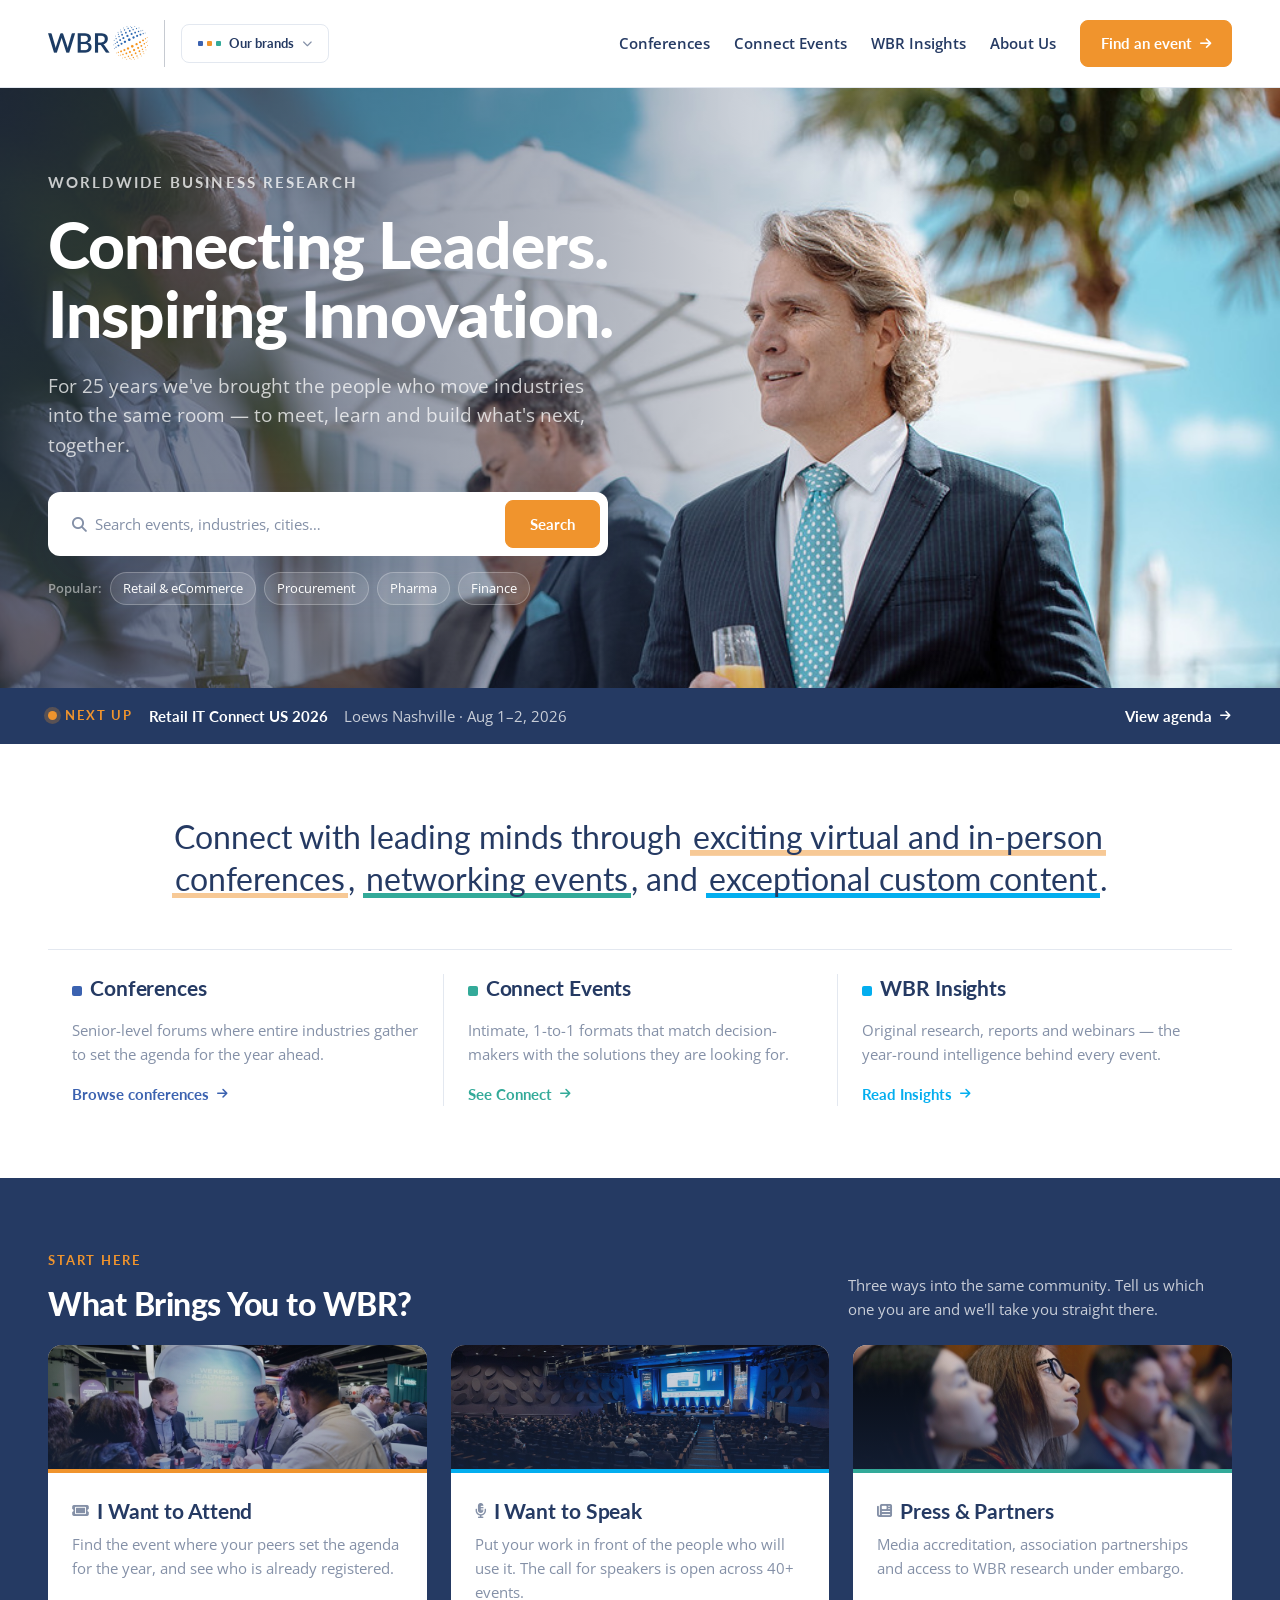
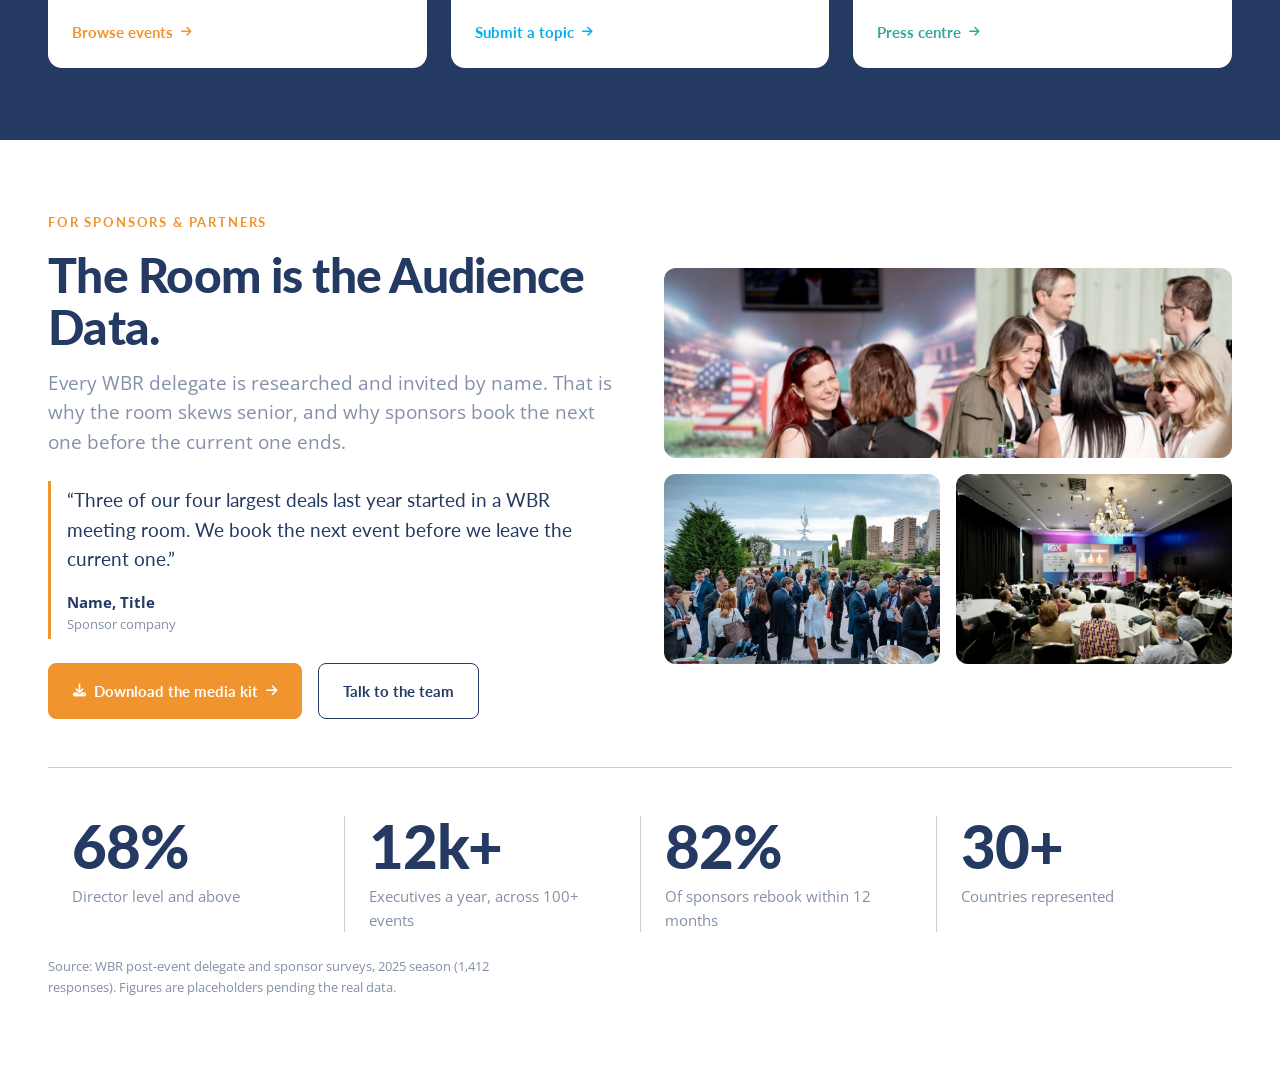
==== index.html @ 548ca6c6 "Add sponsor proof and stats" ====
<!DOCTYPE html>
<html lang="en">
<head>
  <meta charset="utf-8">
  <meta name="viewport" content="width=device-width, initial-scale=1">
  <title>WBR | Worldwide Business Research</title>
  <link rel="stylesheet" href="https://cdn.jsdelivr.net/npm/bootstrap@5.3.8/dist/css/bootstrap.min.css">
  <link rel="preconnect" href="https://fonts.googleapis.com">
  <link rel="preconnect" href="https://fonts.gstatic.com" crossorigin>
  <link rel="stylesheet" href="https://fonts.googleapis.com/css2?family=Lato:wght@400;700;900&family=Open+Sans:wght@400;500;600;700&display=swap">
  <link rel="stylesheet" href="https://cdnjs.cloudflare.com/ajax/libs/font-awesome/6.5.2/css/all.min.css">
  <link rel="stylesheet" href="css/base.css">
  <link rel="stylesheet" href="css/style.css">
</head>
<body class="front-page">

<a class="visually-hidden-focusable btn btn-wbr-primary position-absolute top-0 start-0 m-2 z-3" href="#wbr-content">Skip to main content</a>

<header id="wbr-header" class="position-relative bg-white border-bottom">
  <nav id="wbr-nav" class="navbar navbar-expand-lg wbr-nav" aria-label="Main">
    <div class="container-fluid px-3 px-md-4 px-xl-5">
      <div class="hstack gap-3">
        <a class="navbar-brand p-0 m-0" href="/">
          <img src="img/wbr-logo.jpg" alt="WBR" class="wbr-nav-logo d-block">
        </a>
        <span class="vr d-none d-sm-block"></span>
        <button class="wbr-brands-toggle d-none d-sm-inline-flex align-items-center gap-2 py-2 px-3 rounded-2 fw-bold text-dark" type="button" data-bs-toggle="collapse" data-bs-target="#wbr-brands-panel" aria-expanded="false" aria-controls="wbr-brands-panel">
          <span class="wbr-brands-toggle-dots hstack gap-1" aria-hidden="true"><span class="bg-wbr-blue"></span><span class="bg-wbr-orange"></span><span class="bg-wbr-green"></span></span>
          Our brands
          <i class="fa-solid fa-chevron-down" aria-hidden="true"></i>
        </button>
      </div>

      <div class="d-flex d-lg-none align-items-center gap-2">
        <a class="btn btn-wbr-primary wbr-nav-cta-mobile" href="/conferences">Find an event <i class="fa-solid fa-arrow-right d-none d-sm-inline" aria-hidden="true"></i></a>
        <button class="navbar-toggler p-0 border-0 text-dark" type="button" data-bs-toggle="offcanvas" data-bs-target="#wbr-nav-menu" aria-controls="wbr-nav-menu" aria-label="Open menu">
          <i class="fa-solid fa-bars" aria-hidden="true"></i>
        </button>
      </div>

      <div id="wbr-nav-menu" class="offcanvas offcanvas-end" tabindex="-1" aria-labelledby="wbr-nav-menu-label">
        <div class="offcanvas-header border-bottom">
          <img id="wbr-nav-menu-label" src="img/wbr-logo.jpg" alt="WBR" class="wbr-nav-logo">
          <button type="button" class="btn-close" data-bs-dismiss="offcanvas" aria-label="Close menu"></button>
        </div>
        <div class="offcanvas-body ms-lg-auto align-items-lg-center gap-lg-4">
          <ul class="navbar-nav gap-lg-4">
            <li class="nav-item"><a class="nav-link fw-semibold" href="/conferences">Conferences</a></li>
            <li class="nav-item"><a class="nav-link fw-semibold" href="#">Connect Events</a></li>
            <li class="nav-item"><a class="nav-link fw-semibold" href="#">WBR Insights</a></li>
            <li class="nav-item"><a class="nav-link fw-semibold" href="#">About Us</a></li>
          </ul>

          <div class="accordion d-sm-none" id="wbr-nav-brands-accordion">
            <div class="accordion-item">
              <h2 class="accordion-header">
                <button class="accordion-button collapsed fw-semibold" type="button" data-bs-toggle="collapse" data-bs-target="#wbr-nav-brands" aria-expanded="false" aria-controls="wbr-nav-brands">Our brands</button>
              </h2>
              <div id="wbr-nav-brands" class="accordion-collapse collapse" data-bs-parent="#wbr-nav-brands-accordion">
                <div class="accordion-body">
                  <a class="wbr-nav-brand-link hstack gap-3 py-2 text-body-secondary small" href="#"><img src="img/brands/etail.svg" alt="eTail" class="object-fit-contain">Retail and eCommerce</a>
                  <a class="wbr-nav-brand-link hstack gap-3 py-2 text-body-secondary small" href="#"><img src="img/brands/logipharma.svg" alt="LogiPharma" class="object-fit-contain">Pharma supply chain</a>
                  <a class="wbr-nav-brand-link hstack gap-3 py-2 text-body-secondary small" href="#"><img src="img/brands/procurecon.svg" alt="ProcureCon" class="object-fit-contain">Procurement and sourcing</a>
                  <a class="icon-link icon-link-hover wbr-arrow-link py-2" href="#">See all brands <i class="fa-solid fa-arrow-right bi" aria-hidden="true"></i></a>
                </div>
              </div>
            </div>
          </div>

          <a class="btn btn-wbr-primary d-none d-lg-inline-flex" href="/conferences">Find an event <i class="fa-solid fa-arrow-right" aria-hidden="true"></i></a>
        </div>
      </div>
    </div>
  </nav>

  <div id="wbr-brands-panel" class="wbr-brands-panel collapse position-absolute top-100 start-0 end-0 z-3 bg-light border-bottom shadow-lg">
    <div class="container-fluid px-3 px-md-4 px-xl-5">
      <div class="d-flex align-items-end justify-content-between mb-4">
        <div>
          <div class="wbr-eyebrow small">The WBR family</div>
          <div class="wbr-heading-font wbr-type-h3 fw-black mt-2">40+ event brands, one research house.</div>
        </div>
        <a class="icon-link icon-link-hover wbr-arrow-link" href="#">See all brands <i class="fa-solid fa-arrow-right bi" aria-hidden="true"></i></a>
      </div>
      <div class="row row-cols-2 row-cols-lg-4 g-3">
        <div class="col">
          <a class="wbr-brand-card d-flex flex-column gap-3 h-100 p-4 bg-white border rounded-3" href="#">
            <div class="wbr-brand-card-logo hstack"><img src="img/brands/etail.svg" alt="eTail" class="object-fit-contain"></div>
            <div class="wbr-brand-card-color-bar bg-wbr-orange"></div>
            <div class="small text-body-secondary">Retail and eCommerce leaders, since 1999.</div>
            <div class="wbr-eyebrow small text-dark">8 events</div>
          </a>
        </div>
        <div class="col">
          <a class="wbr-brand-card d-flex flex-column gap-3 h-100 p-4 bg-white border rounded-3" href="#">
            <div class="wbr-brand-card-logo hstack"><img src="img/brands/logipharma.svg" alt="LogiPharma" class="object-fit-contain"></div>
            <div class="wbr-brand-card-color-bar bg-wbr-blue"></div>
            <div class="small text-body-secondary">Pharma supply chain, end to end.</div>
            <div class="wbr-eyebrow small text-dark">5 events</div>
          </a>
        </div>
        <div class="col">
          <a class="wbr-brand-card d-flex flex-column gap-3 h-100 p-4 bg-white border rounded-3" href="#">
            <div class="wbr-brand-card-logo hstack"><img src="img/brands/procurecon.svg" alt="ProcureCon" class="object-fit-contain"></div>
            <div class="wbr-brand-card-color-bar bg-wbr-green"></div>
            <div class="small text-body-secondary">Procurement and strategic sourcing.</div>
            <div class="wbr-eyebrow small text-dark">11 events</div>
          </a>
        </div>
        <div class="col">
          <a class="wbr-brand-card wbr-brand-card-more d-flex flex-column justify-content-center gap-2 h-100 p-4 rounded-3" href="#">
            <div class="wbr-heading-font wbr-type-h3 fw-black">+37 more</div>
            <div class="small text-body-secondary">Finance, customer experience, HR, field service and technology.</div>
            <div class="small fw-bold text-wbr-blue">Browse the portfolio <i class="fa-solid fa-arrow-right ms-1" aria-hidden="true"></i></div>
          </a>
        </div>
      </div>
    </div>
  </div>
</header>

<main id="wbr-content">

  <section id="wbr-hero" class="wbr-hero position-relative d-flex flex-column justify-content-end justify-content-lg-center overflow-hidden">
    <img src="img/photos/hero-home.jpg" alt="" class="wbr-hero-image position-absolute top-0 start-0 w-100 h-100 object-fit-cover">
    <div class="wbr-hero-overlay position-absolute top-0 start-0 w-100 h-100"></div>
    <div class="container-fluid px-3 px-md-4 px-xl-5 position-relative">
      <div class="wbr-hero-content">
        <div class="wbr-eyebrow text-white text-opacity-75">Worldwide Business Research</div>
        <h1 class="wbr-type-hero text-white mt-3 mb-0">Connecting Leaders.<br>Inspiring Innovation.</h1>
        <p class="wbr-type-lead wbr-hero-text text-white text-opacity-75 mt-4 mb-0">For 25 years we've brought the people who move industries into the same room — to meet, learn and build what's next, together.</p>

        <form class="wbr-hero-search hstack gap-2 p-2 bg-white rounded-3 shadow-lg" action="/conferences" method="get" role="search">
          <label for="wbr-hero-search-input" class="visually-hidden">Search events, industries, cities</label>
          <i class="fa-solid fa-magnifying-glass ps-2 ps-sm-3 text-body-secondary" aria-hidden="true"></i>
          <input id="wbr-hero-search-input" class="wbr-hero-search-input flex-grow-1 border-0 bg-transparent text-body" type="search" name="q" placeholder="Search events, industries, cities…" autocomplete="off">
          <button class="btn btn-wbr-primary align-self-stretch py-0 px-3 px-sm-4" type="submit">Search</button>
        </form>

        <div class="wbr-hero-popular d-flex flex-md-wrap align-items-center gap-2 mt-3">
          <span class="small fw-semibold text-white-50 flex-shrink-0">Popular:</span>
          <a class="wbr-hero-chip small text-white text-nowrap flex-shrink-0 bg-white bg-opacity-10 border border-white border-opacity-25 rounded-pill" href="/conferences?q=retail">Retail &amp; eCommerce</a>
          <a class="wbr-hero-chip small text-white text-nowrap flex-shrink-0 bg-white bg-opacity-10 border border-white border-opacity-25 rounded-pill" href="/conferences?q=procurement">Procurement</a>
          <a class="wbr-hero-chip small text-white text-nowrap flex-shrink-0 bg-white bg-opacity-10 border border-white border-opacity-25 rounded-pill" href="/conferences?q=pharma">Pharma</a>
          <a class="wbr-hero-chip small text-white text-nowrap flex-shrink-0 bg-white bg-opacity-10 border border-white border-opacity-25 rounded-pill" href="/conferences?q=finance">Finance</a>
        </div>
      </div>
    </div>
  </section>

  <section id="wbr-next-up" class="bg-dark text-white">
    <div class="container-fluid px-3 px-md-4 px-xl-5 d-flex flex-column flex-md-row align-items-md-center gap-1 gap-md-3 py-3">
      <div class="d-flex flex-wrap align-items-center column-gap-3">
        <span class="wbr-eyebrow small hstack gap-2"><span class="wbr-pulse-dot rounded-circle bg-wbr-orange"></span>Next up</span>
        <span class="wbr-heading-font fw-bold text-white">Retail IT Connect US 2026</span>
      </div>
      <div class="hstack gap-3 flex-grow-1">
        <span class="text-white text-opacity-75">Loews Nashville · Aug 1–2, 2026</span>
        <a class="icon-link icon-link-hover wbr-arrow-link ms-auto flex-shrink-0" href="#">View agenda <i class="fa-solid fa-arrow-right bi" aria-hidden="true"></i></a>
      </div>
    </div>
  </section>

  <section id="wbr-intro" class="py-5">
    <div class="container-xxl px-3 px-md-4 px-xl-5 py-lg-4">
      <p class="wbr-intro-text wbr-heading-font text-center mx-auto mb-0">Connect with leading minds through <span class="wbr-highlight wbr-highlight-orange">exciting virtual and in-person conferences</span>, <span class="wbr-highlight wbr-highlight-green">networking events</span>, and <span class="wbr-highlight wbr-highlight-cyan">exceptional custom content</span>.</p>

      <div class="row g-0 border-top mt-5 pt-md-4">
        <div class="wbr-business-line col-12 col-md-4 py-4 py-md-0 px-md-3 px-lg-4">
          <div class="d-flex align-items-baseline gap-2"><span class="wbr-color-square bg-wbr-blue"></span><h2 class="wbr-type-h3 mb-0">Conferences</h2></div>
          <p class="text-body-secondary mt-3 mb-0">Senior-level forums where entire industries gather to set the agenda for the year ahead.</p>
          <a class="icon-link icon-link-hover wbr-arrow-link mt-3" href="/conferences">Browse conferences <i class="fa-solid fa-arrow-right bi" aria-hidden="true"></i></a>
        </div>
        <div class="wbr-business-line col-12 col-md-4 py-4 py-md-0 px-md-3 px-lg-4">
          <div class="d-flex align-items-baseline gap-2"><span class="wbr-color-square bg-wbr-green"></span><h2 class="wbr-type-h3 mb-0">Connect Events</h2></div>
          <p class="text-body-secondary mt-3 mb-0">Intimate, 1-to-1 formats that match decision-makers with the solutions they are looking for.</p>
          <a class="icon-link icon-link-hover wbr-arrow-link link-wbr-green mt-3" href="#">See Connect <i class="fa-solid fa-arrow-right bi" aria-hidden="true"></i></a>
        </div>
        <div class="wbr-business-line col-12 col-md-4 py-4 py-md-0 px-md-3 px-lg-4">
          <div class="d-flex align-items-baseline gap-2"><span class="wbr-color-square bg-wbr-cyan"></span><h2 class="wbr-type-h3 mb-0">WBR Insights</h2></div>
          <p class="text-body-secondary mt-3 mb-0">Original research, reports and webinars — the year-round intelligence behind every event.</p>
          <a class="icon-link icon-link-hover wbr-arrow-link link-wbr-cyan mt-3" href="#">Read Insights <i class="fa-solid fa-arrow-right bi" aria-hidden="true"></i></a>
        </div>
      </div>
    </div>
  </section>

  <section id="wbr-what-brings" class="bg-dark py-5">
    <div class="container-xxl px-3 px-md-4 px-xl-5 py-lg-4">
      <div class="row g-3 align-items-lg-end mb-4">
        <div class="col-lg-8">
          <div class="wbr-eyebrow small">Start here</div>
          <h2 class="wbr-type-h2 text-white mt-3 mb-0">What Brings You to WBR?</h2>
        </div>
        <div class="col-lg-4">
          <p class="text-white text-opacity-75 mb-0">Three ways into the same community. Tell us which one you are and we'll take you straight there.</p>
        </div>
      </div>

      <div class="row row-cols-1 row-cols-md-2 row-cols-lg-3 g-4">
        <div class="col">
          <div class="wbr-role-card card h-100 border-0 rounded-4 overflow-hidden">
            <div class="wbr-role-card-photo position-relative">
              <img src="img/photos/role-attend.jpg" alt="" class="w-100 h-100 object-fit-cover">
              <div class="wbr-role-card-overlay position-absolute top-0 start-0 w-100 h-100"></div>
              <div class="wbr-role-card-color-bar position-absolute bottom-0 start-0 w-100 bg-wbr-orange"></div>
            </div>
            <div class="card-body d-flex flex-column p-4">
              <div class="hstack gap-2"><i class="fa-solid fa-ticket text-body-secondary" aria-hidden="true"></i><h3 class="wbr-type-h3 mb-0">I Want to Attend</h3></div>
              <p class="text-body-secondary mt-2 mb-0">Find the event where your peers set the agenda for the year, and see who is already registered.</p>
              <a class="icon-link icon-link-hover wbr-arrow-link link-wbr-orange stretched-link align-self-start mt-auto pt-3" href="/conferences">Browse events <i class="fa-solid fa-arrow-right bi" aria-hidden="true"></i></a>
            </div>
          </div>
        </div>
        <div class="col">
          <div class="wbr-role-card card h-100 border-0 rounded-4 overflow-hidden">
            <div class="wbr-role-card-photo position-relative">
              <img src="img/photos/role-speak.jpg" alt="" class="w-100 h-100 object-fit-cover">
              <div class="wbr-role-card-overlay position-absolute top-0 start-0 w-100 h-100"></div>
              <div class="wbr-role-card-color-bar position-absolute bottom-0 start-0 w-100 bg-wbr-cyan"></div>
            </div>
            <div class="card-body d-flex flex-column p-4">
              <div class="hstack gap-2"><i class="fa-solid fa-microphone-lines text-body-secondary" aria-hidden="true"></i><h3 class="wbr-type-h3 mb-0">I Want to Speak</h3></div>
              <p class="text-body-secondary mt-2 mb-0">Put your work in front of the people who will use it. The call for speakers is open across 40+ events.</p>
              <a class="icon-link icon-link-hover wbr-arrow-link link-wbr-cyan stretched-link align-self-start mt-auto pt-3" href="#">Submit a topic <i class="fa-solid fa-arrow-right bi" aria-hidden="true"></i></a>
            </div>
          </div>
        </div>
        <div class="col">
          <div class="wbr-role-card card h-100 border-0 rounded-4 overflow-hidden">
            <div class="wbr-role-card-photo position-relative">
              <img src="img/photos/role-press.jpg" alt="" class="w-100 h-100 object-fit-cover">
              <div class="wbr-role-card-overlay position-absolute top-0 start-0 w-100 h-100"></div>
              <div class="wbr-role-card-color-bar position-absolute bottom-0 start-0 w-100 bg-wbr-green"></div>
            </div>
            <div class="card-body d-flex flex-column p-4">
              <div class="hstack gap-2"><i class="fa-solid fa-newspaper text-body-secondary" aria-hidden="true"></i><h3 class="wbr-type-h3 mb-0">Press &amp; Partners</h3></div>
              <p class="text-body-secondary mt-2 mb-0">Media accreditation, association partnerships and access to WBR research under embargo.</p>
              <a class="icon-link icon-link-hover wbr-arrow-link link-wbr-green stretched-link align-self-start mt-auto pt-3" href="#">Press centre <i class="fa-solid fa-arrow-right bi" aria-hidden="true"></i></a>
            </div>
          </div>
        </div>
      </div>
    </div>
  </section>

  <section id="wbr-sponsor-proof" class="py-5">
    <div class="container-xxl px-3 px-md-4 px-xl-5 py-lg-4">
      <div class="row g-5 align-items-center">
        <div class="col-lg-6">
          <div class="wbr-eyebrow small">For sponsors &amp; partners</div>
          <h2 class="wbr-type-h2xl mt-3 mb-0">The Room is the Audience Data.</h2>
          <p class="wbr-type-lead text-body-secondary mt-3 mb-0">Every WBR delegate is researched and invited by name. That is why the room skews senior, and why sponsors book the next one before the current one ends.</p>

          <figure class="border-start border-3 border-primary ps-3 py-1 mt-4 mb-0">
            <blockquote class="mb-0">
              <p class="wbr-type-lead wbr-heading-font mb-0">“Three of our four largest deals last year started in a WBR meeting room. We book the next event before we leave the current one.”</p>
            </blockquote>
            <figcaption class="mt-3">
              <div class="fw-bold text-dark">Name, Title</div>
              <div class="small text-body-secondary">Sponsor company</div>
            </figcaption>
          </figure>

          <div class="d-flex flex-wrap gap-3 mt-4">
            <a class="btn btn-wbr-primary py-3 px-4" href="#"><i class="fa-solid fa-download" aria-hidden="true"></i>Download the media kit<i class="fa-solid fa-arrow-right" aria-hidden="true"></i></a>
            <a class="btn btn-wbr-outline py-3 px-4" href="#">Talk to the team</a>
          </div>
        </div>

        <div class="col-lg-6">
          <div class="row g-3">
            <div class="col-12"><img src="img/photos/sponsor-networking.jpg" alt="" class="wbr-sponsor-photo w-100 object-fit-cover rounded-3"></div>
            <div class="col-6"><img src="img/photos/sponsor-terrace.jpg" alt="" class="wbr-sponsor-photo w-100 object-fit-cover rounded-3"></div>
            <div class="col-6"><img src="img/photos/sponsor-session.jpg" alt="" class="wbr-sponsor-photo w-100 object-fit-cover rounded-3"></div>
          </div>
        </div>
      </div>

      <div class="wbr-stats mt-5 pt-5">
        <div class="row row-cols-2 row-cols-lg-4 g-4 g-lg-0">
          <div class="wbr-stat col px-lg-4">
            <div class="wbr-type-stat wbr-heading-font">68%</div>
            <div class="text-body-secondary mt-2">Director level and above</div>
          </div>
          <div class="wbr-stat col px-lg-4">
            <div class="wbr-type-stat wbr-heading-font">12k+</div>
            <div class="text-body-secondary mt-2">Executives a year, across 100+ events</div>
          </div>
          <div class="wbr-stat col px-lg-4">
            <div class="wbr-type-stat wbr-heading-font">82%</div>
            <div class="text-body-secondary mt-2">Of sponsors rebook within 12 months</div>
          </div>
          <div class="wbr-stat col px-lg-4">
            <div class="wbr-type-stat wbr-heading-font">30+</div>
            <div class="text-body-secondary mt-2">Countries represented</div>
          </div>
        </div>
      </div>
      <p class="small text-body-secondary mt-4 mb-0">Source: WBR post-event delegate and sponsor surveys, 2025 season (1,412 responses). Figures are placeholders pending the real data.</p>
    </div>
  </section>

</main>

<script defer src="https://cdn.jsdelivr.net/npm/bootstrap@5.3.8/dist/js/bootstrap.bundle.min.js"></script>
<script defer src="js/scripts.js"></script>
</body>
</html>
---- css/base.css ----
/*
Project Name: WBR Corporate Site
Description: Bootstrap 5.3 theme for wbresearch.com
----------------------------------------------------------------*/

/********************************
 Fluid Font Sizes
********************************/
:root {
  --wbr-phone-to-desktop:calc((100vw - 23.4375rem) / (62 - 23.4375));
  --wbr-fs-hero:clamp(var(--wbr-fs-hero-phone) / 16 * 1rem, var(--wbr-fs-hero-phone) / 16 * 1rem + (var(--wbr-fs-hero-desktop) - var(--wbr-fs-hero-phone)) / 16 * var(--wbr-phone-to-desktop), var(--wbr-fs-hero-desktop) / 16 * 1rem);
  --wbr-fs-stat:clamp(var(--wbr-fs-stat-phone) / 16 * 1rem, var(--wbr-fs-stat-phone) / 16 * 1rem + (var(--wbr-fs-stat-desktop) - var(--wbr-fs-stat-phone)) / 16 * var(--wbr-phone-to-desktop), var(--wbr-fs-stat-desktop) / 16 * 1rem);
  --wbr-fs-h2xl:clamp(var(--wbr-fs-h2xl-phone) / 16 * 1rem, var(--wbr-fs-h2xl-phone) / 16 * 1rem + (var(--wbr-fs-h2xl-desktop) - var(--wbr-fs-h2xl-phone)) / 16 * var(--wbr-phone-to-desktop), var(--wbr-fs-h2xl-desktop) / 16 * 1rem);
  --wbr-fs-h2:clamp(var(--wbr-fs-h2-phone) / 16 * 1rem, var(--wbr-fs-h2-phone) / 16 * 1rem + (var(--wbr-fs-h2-desktop) - var(--wbr-fs-h2-phone)) / 16 * var(--wbr-phone-to-desktop), var(--wbr-fs-h2-desktop) / 16 * 1rem);
}

/********************************
 Global
********************************/
body {-webkit-font-smoothing:antialiased;}
a {text-decoration:none;}
p {max-width:68ch;}

/********************************
 Typography
********************************/
h1, h2, h3, h4, .wbr-heading-font {font-family:var(--wbr-font-display); color:var(--wbr-dark);}

.wbr-type-hero {font-size:var(--wbr-fs-hero); font-weight:900; line-height:1.08; letter-spacing:-0.015em;}
.wbr-type-stat {font-size:var(--wbr-fs-stat); font-weight:900; line-height:1; letter-spacing:-0.02em; font-variant-numeric:tabular-nums;}
.wbr-type-h2xl {font-size:var(--wbr-fs-h2xl); font-weight:900; line-height:1.08; letter-spacing:-0.015em;}
.wbr-type-h2 {font-size:var(--wbr-fs-h2); font-weight:900; line-height:1.08; letter-spacing:-0.015em;}
.wbr-type-h3 {font-size:var(--wbr-fs-h3); font-weight:700; line-height:1.3; letter-spacing:-0.005em;}
.wbr-type-lead {font-size:var(--wbr-fs-lead); line-height:1.55;}
.wbr-eyebrow {font-family:var(--wbr-font-display); font-weight:700; letter-spacing:.14em; text-transform:uppercase; color:var(--wbr-orange);}

/********************************
 Utility Classes
********************************/
.bg-dark {--bs-link-color-rgb:255, 255, 255;}
.fw-black {font-weight:900;}

.bg-wbr-blue {background:var(--wbr-blue);}
.bg-wbr-orange {background:var(--wbr-orange);}
.bg-wbr-green {background:var(--wbr-green);}
.bg-wbr-cyan {background:var(--wbr-cyan);}

.text-wbr-blue {color:var(--wbr-blue);}
.text-wbr-orange {color:var(--wbr-orange);}
.text-wbr-green {color:var(--wbr-green);}
.text-wbr-cyan {color:var(--wbr-cyan);}

.link-wbr-orange {--bs-link-color-rgb:240, 148, 45;}
.link-wbr-green {--bs-link-color-rgb:51, 170, 153;}
.link-wbr-cyan {--bs-link-color-rgb:3, 174, 239;}

/********************************
 Buttons
********************************/
.btn {font-family:var(--wbr-font-display); font-weight:700; font-size:var(--wbr-fs-body); display:inline-flex; align-items:center; justify-content:center; gap:8px;}
.btn-wbr-primary {--bs-btn-bg:var(--wbr-orange); --bs-btn-border-color:var(--wbr-orange); --bs-btn-color:#fff; --bs-btn-hover-bg:var(--wbr-orange-hover); --bs-btn-hover-border-color:var(--wbr-orange-hover); --bs-btn-hover-color:#fff; --bs-btn-active-bg:var(--wbr-orange-hover); --bs-btn-active-border-color:var(--wbr-orange-hover); --bs-btn-active-color:#fff; padding:11px 20px;}
.btn-wbr-primary i {font-size:var(--wbr-fs-small);}
.btn-wbr-outline {--bs-btn-color:var(--wbr-dark); --bs-btn-border-color:var(--wbr-dark); --bs-btn-border-width:1.5px; --bs-btn-hover-bg:var(--wbr-dark); --bs-btn-hover-border-color:var(--wbr-dark); --bs-btn-hover-color:#fff; --bs-btn-active-bg:var(--wbr-dark); --bs-btn-active-border-color:var(--wbr-dark); --bs-btn-active-color:#fff;}

/* Arrow Link */
.wbr-arrow-link {font-family:var(--wbr-font-display); font-weight:700; gap:8px; --bs-icon-link-transform:translate3d(6px, 0, 0);}
.wbr-arrow-link .bi {font-size:0.75rem;}

/********************************
 Primary Navigation
********************************/
.wbr-nav {padding-block:12px; --bs-navbar-nav-link-padding-x:0; --bs-navbar-color:var(--wbr-dark); --bs-navbar-hover-color:var(--wbr-orange); --bs-navbar-active-color:var(--wbr-orange);}
.wbr-nav-logo {height:30px;}
.wbr-nav .navbar-toggler {width:44px; height:44px; font-size:1.25rem;}
.wbr-nav .nav-item {border-bottom:1px solid var(--wbr-line);}
.wbr-nav .nav-link {font-size:var(--wbr-fs-body); padding:12px 0;}

/* Mobile Offcanvas Brands Accordion */
.wbr-nav .accordion {--bs-accordion-bg:transparent; --bs-accordion-border-width:0; --bs-accordion-border-radius:0; --bs-accordion-inner-border-radius:0; --bs-accordion-btn-padding-x:0; --bs-accordion-btn-padding-y:12px; --bs-accordion-btn-color:var(--wbr-dark); --bs-accordion-active-color:var(--wbr-dark); --bs-accordion-active-bg:transparent; --bs-accordion-btn-focus-box-shadow:none; --bs-accordion-body-padding-x:0; --bs-accordion-body-padding-y:4px;}
.wbr-nav .accordion-item {border-bottom:1px solid var(--wbr-line);}
.wbr-nav .accordion-button {font-size:var(--wbr-fs-body);}
.wbr-nav .accordion-button::after {background-size:14px;}
.wbr-nav-cta-mobile {min-height:44px; padding:8px 14px; font-size:var(--wbr-fs-small);}
.wbr-nav-brand-link {min-height:44px;}
.wbr-nav-brand-link img {width:110px; max-height:22px; object-position:left center;}

@media(min-width:576px){
  .wbr-nav-cta-mobile {padding:8px 18px; font-size:var(--wbr-fs-body);}
}
@media(min-width:768px){
  .wbr-nav {padding-block:14px;}
}
@media(min-width:992px){
  .wbr-nav {padding-block:20px;}
  .wbr-nav-logo {height:34px;}
  .wbr-nav .nav-item {border-bottom:0;}
  .wbr-nav .nav-link {padding:0;}
}

/* Our Brands Toggle */
.wbr-brands-toggle {border:1px solid var(--wbr-line); background:#fff; font-family:var(--wbr-font-display); font-size:var(--wbr-fs-small); transition:border-color .15s ease, background .15s ease;}
.wbr-brands-toggle:hover {border-color:var(--wbr-grey-pale);}
.wbr-brands-toggle[aria-expanded="true"] {background:var(--wbr-mist);}
.wbr-brands-toggle-dots span {width:5px; height:5px; border-radius:1px;}
.wbr-brands-toggle .fa-chevron-down {font-size:0.625rem; color:var(--wbr-grey); transition:transform .18s ease;}
.wbr-brands-toggle[aria-expanded="true"] .fa-chevron-down {transform:rotate(180deg);}

/* Our Brands Panel */
.wbr-brands-panel {display:none; padding-block:24px 26px;}
.wbr-brands-panel.collapsing {transition:none;}
.wbr-brands-panel.show {animation:wbr-panel-in .18s ease both;}
@keyframes wbr-panel-in {from {opacity:0; transform:translateY(-8px);} to {opacity:1; transform:none;}}
@media(min-width:576px){ .wbr-brands-panel.show, .wbr-brands-panel.collapsing {display:block;} }
@media(min-width:768px){ .wbr-brands-panel {padding-block:28px 30px;} }
@media(min-width:1200px){ .wbr-brands-panel {padding-block:32px 34px;} }

/* Brand Card */
.wbr-brand-card {color:var(--wbr-dark); transition:box-shadow .18s ease, transform .18s ease;}
.wbr-brand-card:hover, .wbr-brand-card:focus-visible {color:var(--wbr-dark); box-shadow:0 12px 26px color-mix(in srgb, var(--wbr-dark) 12%, transparent); transform:translateY(-2px);}
.wbr-brand-card-logo {height:26px;}
.wbr-brand-card-logo img {max-height:24px; max-width:150px;}
.wbr-brand-card-color-bar {width:26px; height:3px; border-radius:2px;}
.wbr-brand-card-more {border:1px dashed var(--wbr-grey-pale);}
.wbr-brand-card-more:hover {background:#fff;}

/********************************
 Hero
********************************/
.wbr-hero {min-height:560px; padding-block:120px 32px;}
.wbr-hero-image {object-position:center 30%;}
.wbr-hero-overlay {background:linear-gradient(0deg, color-mix(in srgb, var(--wbr-ink) 88%, transparent) 0%, color-mix(in srgb, var(--wbr-ink) 60%, transparent) 50%, color-mix(in srgb, var(--wbr-ink) 20%, transparent) 100%);}
.wbr-hero-content {max-width:760px;}
.wbr-hero-text {max-width:540px;}

/* Hero Search */
.wbr-hero-search {max-width:560px; margin-top:32px;}
.wbr-hero-search:focus-within {outline:3px solid color-mix(in srgb, var(--wbr-orange) 60%, transparent);}
.wbr-hero-search-input {min-width:0; padding:12px 0;}
.wbr-hero-search-input:focus {outline:0;}
.wbr-hero-search-input::placeholder {color:var(--wbr-grey);}

/* Hero Popular Chips */
.wbr-hero-popular {margin-right:-1rem; padding-right:1rem; overflow-x:auto; scrollbar-width:none;}
.wbr-hero-popular::-webkit-scrollbar {display:none;}
.wbr-hero-chip {padding:5px 12px; transition:background-color .15s ease;}
.wbr-hero-chip:hover, .wbr-hero-chip:focus {--bs-bg-opacity:.25;}

@media(min-width:768px){
  .wbr-hero {padding-block:140px 48px;}
  .wbr-hero-popular {margin-right:0; padding-right:0; overflow:visible;}
}
@media(min-width:992px){
  .wbr-hero {height:600px; min-height:0; padding-block:0;}
  .wbr-hero-overlay {background:linear-gradient(90deg, color-mix(in srgb, var(--wbr-ink) 72%, transparent) 0%, color-mix(in srgb, var(--wbr-ink) 34%, transparent) 46%, transparent 74%);}
}
@media(min-width:1200px){
  .wbr-hero {height:clamp(600px, 40vw, 760px);}
}

/********************************
 Next Up Strip
********************************/
.wbr-pulse-dot {width:9px; height:9px; flex-shrink:0; box-shadow:0 0 0 4px color-mix(in srgb, var(--wbr-orange) 25%, transparent); animation:wbr-pulse 2s ease-out infinite;}
@keyframes wbr-pulse {0% {box-shadow:0 0 0 0 color-mix(in srgb, var(--wbr-orange) 55%, transparent);} 70%, 100% {box-shadow:0 0 0 9px transparent;}}

/********************************
 Intro And Lines Of Business
********************************/
.wbr-intro-text {max-width:940px; font-size:var(--wbr-fs-h2); line-height:1.34;}

/* Highlight Sweep */
.wbr-highlight {padding:0 3px; background-image:linear-gradient(var(--wbr-highlight-color), var(--wbr-highlight-color)); background-repeat:no-repeat; background-position:0 100%; background-size:100% 15%; -webkit-box-decoration-break:clone; box-decoration-break:clone; transition:background-size .35s cubic-bezier(.4, 0, .2, 1);}
.wbr-highlight:hover {background-size:100% 90%;}
.wbr-highlight-orange {--wbr-highlight-color:var(--wbr-orange-pale);}
.wbr-highlight-green {--wbr-highlight-color:var(--wbr-green);}
.wbr-highlight-cyan {--wbr-highlight-color:var(--wbr-cyan);}

/* Lines Of Business */
.wbr-business-line + .wbr-business-line {border-top:1px solid var(--wbr-line);}
.wbr-color-square {width:10px; height:10px; flex-shrink:0; border-radius:2px;}
@media(min-width:768px){ .wbr-business-line + .wbr-business-line {border-top:0; border-left:1px solid var(--wbr-line);} }

/********************************
 What Brings You To WBR
********************************/
.wbr-role-card {transition:transform .22s ease, box-shadow .22s ease;}
.wbr-role-card:hover, .wbr-role-card:focus-within {transform:translateY(-8px); box-shadow:0 26px 54px color-mix(in srgb, var(--wbr-ink) 15%, transparent);}
.wbr-role-card-photo {height:128px;}
.wbr-role-card-overlay {background:linear-gradient(180deg, color-mix(in srgb, var(--wbr-dark) 15%, transparent) 0%, color-mix(in srgb, var(--wbr-dark) 50%, transparent) 100%);}
.wbr-role-card-color-bar {height:4px;}

/********************************
 Sponsor Proof And Stats
********************************/
.wbr-sponsor-photo {height:190px;}
.wbr-stats {border-top:1px solid var(--wbr-grey-pale);}
@media(min-width:992px){ .wbr-stat + .wbr-stat {border-left:1px solid var(--wbr-grey-pale);} }

/********************************
 Reduced Motion
********************************/
@media(prefers-reduced-motion:reduce){
  .wbr-brands-panel.show {animation:none;}
  .wbr-pulse-dot {animation:none;}
  .wbr-highlight {transition:none;}
  .wbr-brand-card:hover, .wbr-brand-card:focus-visible {transform:none;}
  .wbr-role-card:hover, .wbr-role-card:focus-within {transform:none;}
  .wbr-brands-toggle .fa-chevron-down {transition:none;}
}
---- css/style.css ----
/*
Project Name: WBR Corporate Site
Description: Bootstrap 5.3 theme for wbresearch.com
----------------------------------------------------------------*/

/********************************
 Variables
********************************/
:root {
  /* Brand colours */
  --wbr-dark:#253a63;
  --wbr-blue:#3b62b0;
  --wbr-orange:#f0942d;
  --wbr-orange-hover:color-mix(in srgb, var(--wbr-orange), black 10%);
  --wbr-orange-pale:#f7c996;
  --wbr-green:#33aa99;
  --wbr-cyan:#03aeef;
  --wbr-grey:#8490a7;
  --wbr-grey-pale:#c8ced8;
  --wbr-ink:#1f2d4a;
  --wbr-mist:#f4f6fa;
  --wbr-line:#e3e8f0;
  --wbr-on-dark:#aeb9d4;
  --wbr-on-dark-muted:#8194b8;

  /* Fonts */
  --wbr-font-display:'Lato', system-ui, sans-serif;
  --wbr-font-body:'Open Sans', system-ui, sans-serif;

  /* Fluid font sizes in px: phone (375px) → desktop (992px and up) */
  --wbr-fs-hero-phone:36;
  --wbr-fs-hero-desktop:64;
  --wbr-fs-stat-phone:44;
  --wbr-fs-stat-desktop:60;
  --wbr-fs-h2xl-phone:30;
  --wbr-fs-h2xl-desktop:48;
  --wbr-fs-h2-phone:24;
  --wbr-fs-h2-desktop:32;

  /* Fixed font sizes */
  --wbr-fs-h3:1.3125rem;       /* 21px */
  --wbr-fs-lead:1.1875rem;     /* 19px */
  --wbr-fs-body:0.9375rem;     /* 15px */
  --wbr-fs-small:0.8125rem;    /* 13px */

  /* Bootstrap overrides: points Bootstrap at the WBR colours above */
  --bs-body-font-family:var(--wbr-font-body);
  --bs-body-font-size:var(--wbr-fs-body);
  --bs-body-line-height:1.6;
  --bs-body-color:var(--wbr-ink);
  --bs-body-bg:#fff;
  --bs-heading-color:var(--wbr-dark);
  --bs-link-color:var(--wbr-blue);
  --bs-link-color-rgb:59, 98, 176;
  --bs-link-hover-color:var(--wbr-orange);
  --bs-link-hover-color-rgb:240, 148, 45;
  --bs-link-decoration:none;
  --bs-primary:var(--wbr-orange);
  --bs-primary-rgb:240, 148, 45;
  --bs-info:var(--wbr-cyan);
  --bs-info-rgb:3, 174, 239;
  --bs-success:var(--wbr-green);
  --bs-success-rgb:51, 170, 153;
  --bs-light:var(--wbr-mist);
  --bs-light-rgb:244, 246, 250;
  --bs-dark:var(--wbr-dark);
  --bs-dark-rgb:37, 58, 99;
  --bs-secondary-color:var(--wbr-grey);
  --bs-border-color:var(--wbr-line);
  --bs-border-radius:8px;
  --bs-border-radius-sm:7px;
  --bs-border-radius-lg:12px;
  --bs-border-radius-xl:14px;
  --bs-border-radius-pill:30px;
  --bs-box-shadow-lg:0 24px 48px color-mix(in srgb, var(--wbr-dark) 14%, transparent);
}
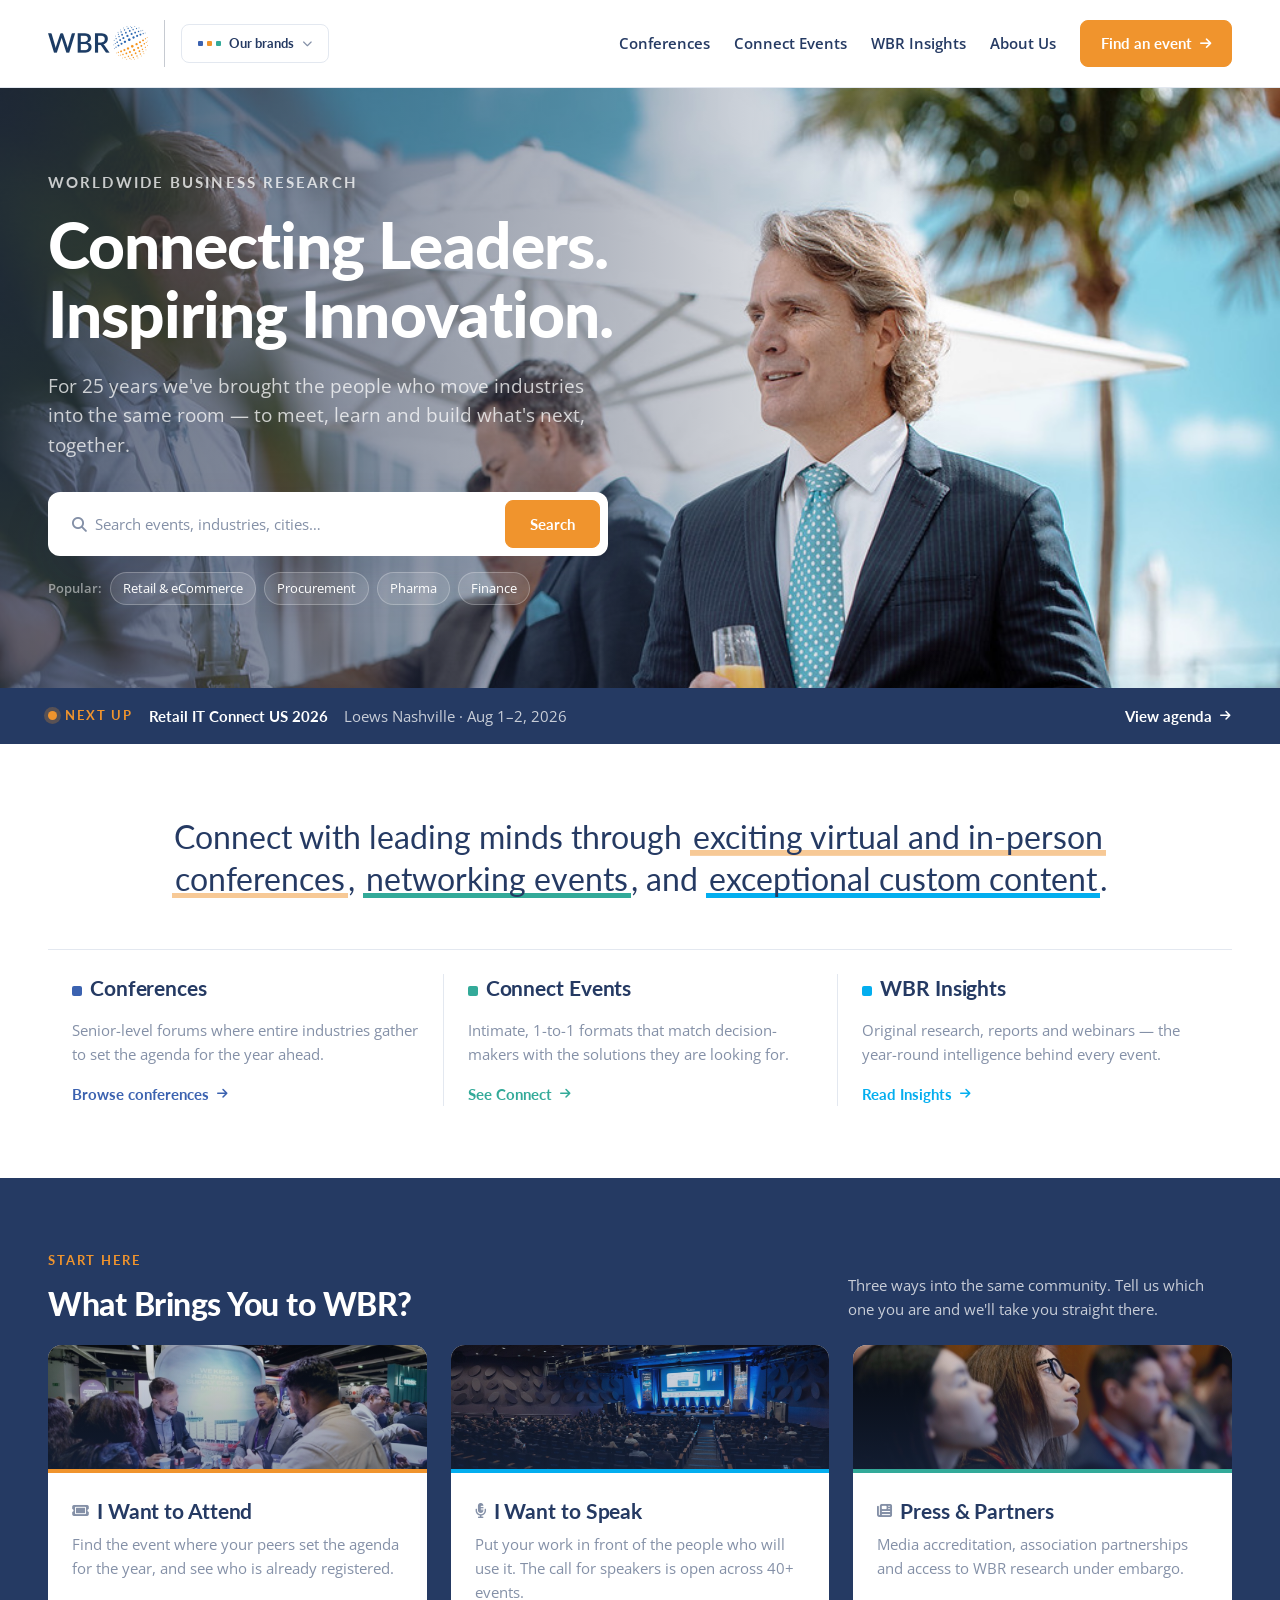
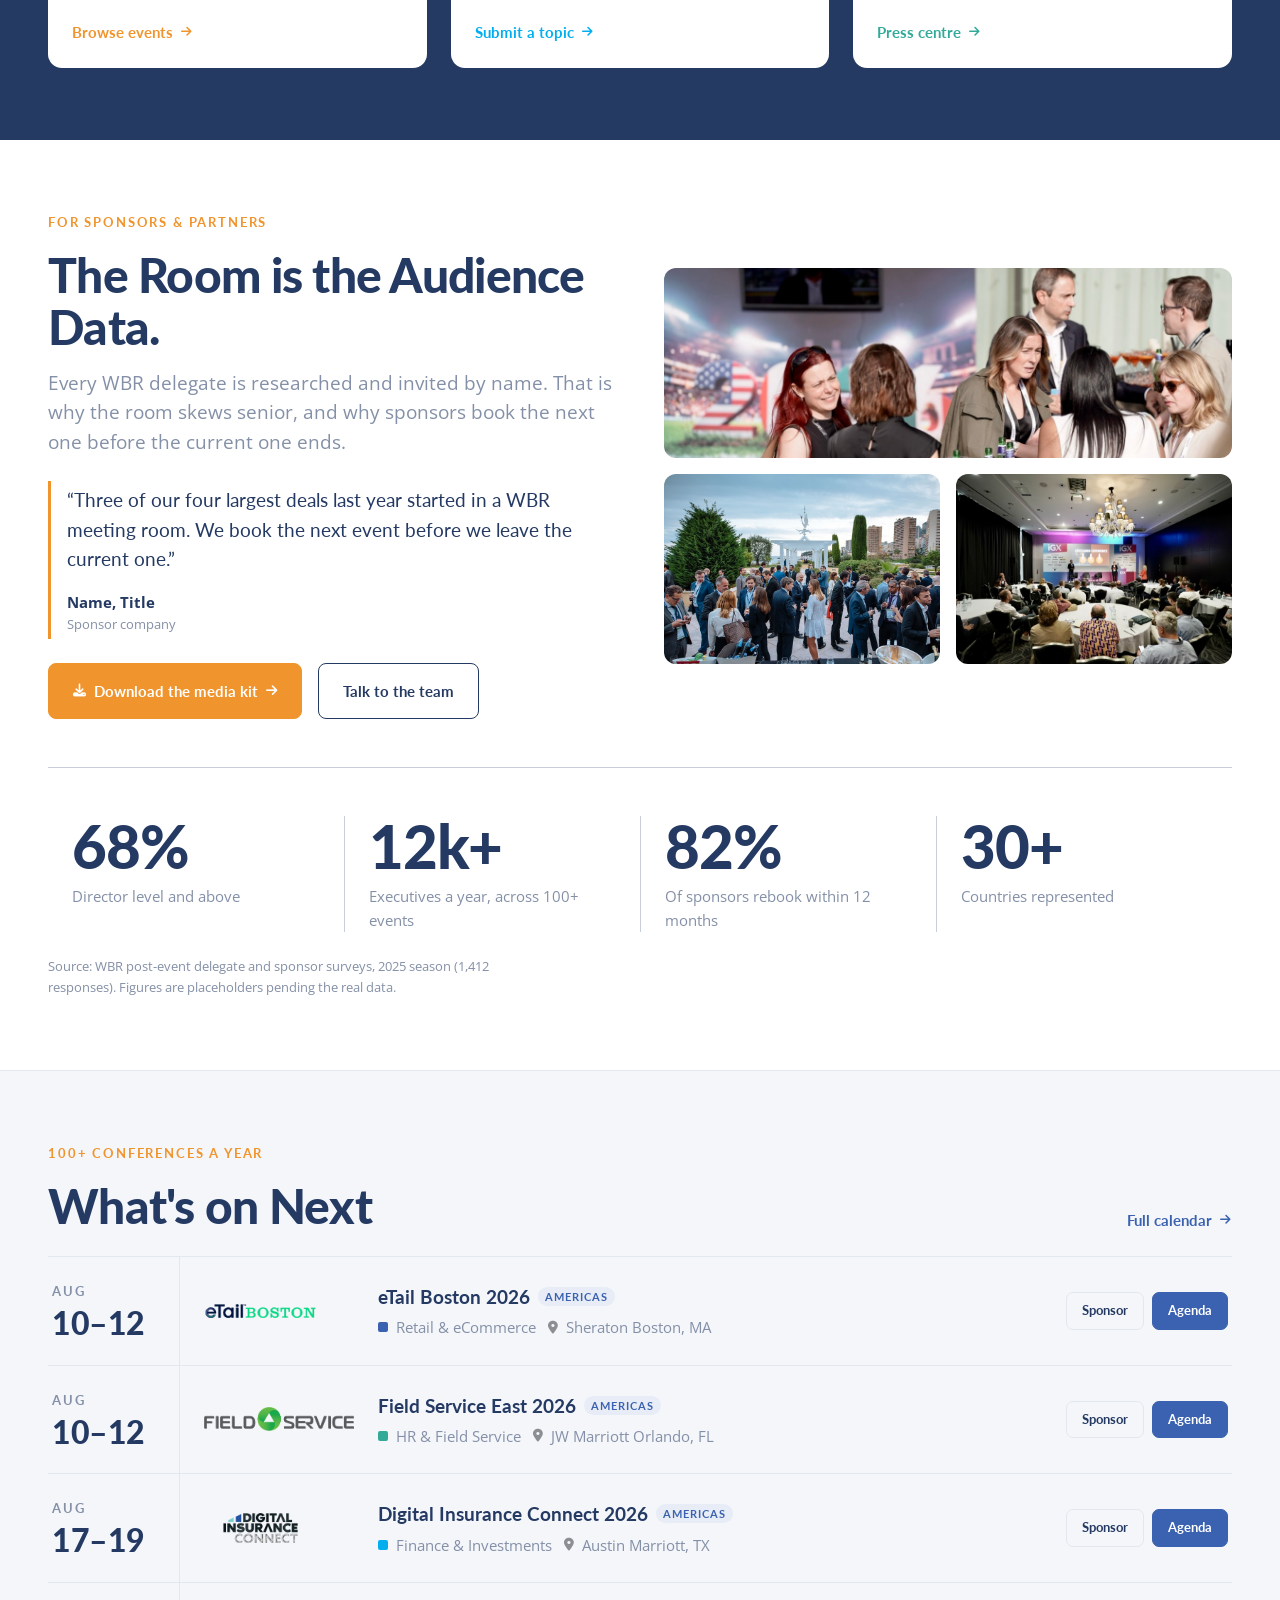
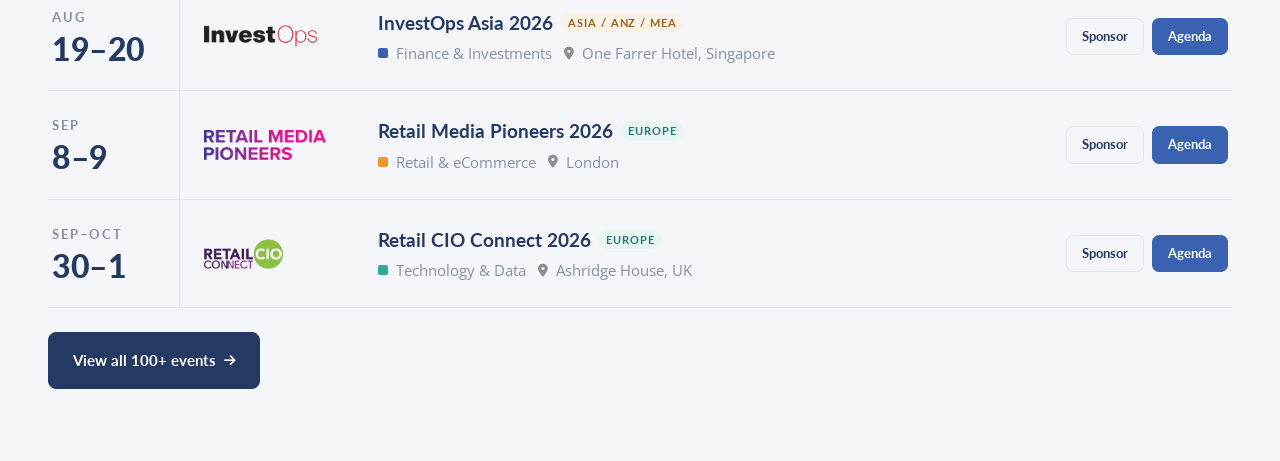
==== commit f7d96d41: "Add whats next section" ====
--- a/index.html
+++ b/index.html
@@ -301,6 +301,161 @@
     </div>
   </section>
 
+  <section id="wbr-whats-next" class="bg-light border-top py-5">
+    <div class="container-xxl px-3 px-md-4 px-xl-5 py-lg-4">
+      <div class="d-flex flex-wrap justify-content-between align-items-end gap-3 mb-4">
+        <div>
+          <div class="wbr-eyebrow small">100+ conferences a year</div>
+          <h2 class="wbr-type-h2xl mt-3 mb-0">What's on Next</h2>
+        </div>
+        <a class="icon-link icon-link-hover wbr-arrow-link" href="/conferences">Full calendar <i class="fa-solid fa-arrow-right bi" aria-hidden="true"></i></a>
+      </div>
+
+      <div class="border-top">
+        <div class="wbr-event-row row g-0 position-relative border-bottom">
+          <div class="wbr-event-row-date col-auto d-flex flex-column justify-content-center border-end py-3 py-md-4 pe-2 pe-md-4 ps-md-1">
+            <div class="wbr-eyebrow small text-body-secondary">Aug</div>
+            <div class="wbr-event-row-day wbr-type-h2 wbr-heading-font text-nowrap mt-1">10–12</div>
+          </div>
+          <div class="col d-flex align-items-center gap-4 py-3 px-3 px-md-4">
+            <div class="wbr-event-row-logo d-none d-md-flex align-items-center flex-shrink-0"><img src="img/events/etail-boston.png" alt="" class="mw-100 object-fit-contain"></div>
+            <div>
+              <div class="d-flex flex-wrap align-items-center gap-2">
+                <a class="wbr-type-lead wbr-heading-font fw-bold stretched-link" href="#">eTail Boston 2026</a>
+                <span class="wbr-region-tag wbr-region-americas badge rounded-pill text-uppercase">Americas</span>
+              </div>
+              <div class="d-flex flex-wrap align-items-center column-gap-2 text-body-secondary mt-1">
+                <span class="wbr-color-square bg-wbr-blue"></span>Retail &amp; eCommerce
+                <span class="hstack gap-2 ms-1"><i class="fa-solid fa-location-dot small text-body-tertiary" aria-hidden="true"></i>Sheraton Boston, MA</span>
+              </div>
+            </div>
+          </div>
+          <div class="wbr-event-row-actions col-12 col-md-auto hstack gap-2 position-relative z-2 pb-3 py-md-3 pe-md-1">
+            <a class="btn btn-sm btn-wbr-outline-light" href="#">Sponsor</a>
+            <a class="btn btn-sm btn-wbr-blue" href="#">Agenda</a>
+          </div>
+        </div>
+        <div class="wbr-event-row row g-0 position-relative border-bottom">
+          <div class="wbr-event-row-date col-auto d-flex flex-column justify-content-center border-end py-3 py-md-4 pe-2 pe-md-4 ps-md-1">
+            <div class="wbr-eyebrow small text-body-secondary">Aug</div>
+            <div class="wbr-event-row-day wbr-type-h2 wbr-heading-font text-nowrap mt-1">10–12</div>
+          </div>
+          <div class="col d-flex align-items-center gap-4 py-3 px-3 px-md-4">
+            <div class="wbr-event-row-logo d-none d-md-flex align-items-center flex-shrink-0"><img src="img/events/field-service-east.png" alt="" class="mw-100 object-fit-contain"></div>
+            <div>
+              <div class="d-flex flex-wrap align-items-center gap-2">
+                <a class="wbr-type-lead wbr-heading-font fw-bold stretched-link" href="#">Field Service East 2026</a>
+                <span class="wbr-region-tag wbr-region-americas badge rounded-pill text-uppercase">Americas</span>
+              </div>
+              <div class="d-flex flex-wrap align-items-center column-gap-2 text-body-secondary mt-1">
+                <span class="wbr-color-square bg-wbr-green"></span>HR &amp; Field Service
+                <span class="hstack gap-2 ms-1"><i class="fa-solid fa-location-dot small text-body-tertiary" aria-hidden="true"></i>JW Marriott Orlando, FL</span>
+              </div>
+            </div>
+          </div>
+          <div class="wbr-event-row-actions col-12 col-md-auto hstack gap-2 position-relative z-2 pb-3 py-md-3 pe-md-1">
+            <a class="btn btn-sm btn-wbr-outline-light" href="#">Sponsor</a>
+            <a class="btn btn-sm btn-wbr-blue" href="#">Agenda</a>
+          </div>
+        </div>
+        <div class="wbr-event-row row g-0 position-relative border-bottom">
+          <div class="wbr-event-row-date col-auto d-flex flex-column justify-content-center border-end py-3 py-md-4 pe-2 pe-md-4 ps-md-1">
+            <div class="wbr-eyebrow small text-body-secondary">Aug</div>
+            <div class="wbr-event-row-day wbr-type-h2 wbr-heading-font text-nowrap mt-1">17–19</div>
+          </div>
+          <div class="col d-flex align-items-center gap-4 py-3 px-3 px-md-4">
+            <div class="wbr-event-row-logo d-none d-md-flex align-items-center flex-shrink-0"><img src="img/events/digital-insurance-connect.png" alt="" class="mw-100 object-fit-contain"></div>
+            <div>
+              <div class="d-flex flex-wrap align-items-center gap-2">
+                <a class="wbr-type-lead wbr-heading-font fw-bold stretched-link" href="#">Digital Insurance Connect 2026</a>
+                <span class="wbr-region-tag wbr-region-americas badge rounded-pill text-uppercase">Americas</span>
+              </div>
+              <div class="d-flex flex-wrap align-items-center column-gap-2 text-body-secondary mt-1">
+                <span class="wbr-color-square bg-wbr-cyan"></span>Finance &amp; Investments
+                <span class="hstack gap-2 ms-1"><i class="fa-solid fa-location-dot small text-body-tertiary" aria-hidden="true"></i>Austin Marriott, TX</span>
+              </div>
+            </div>
+          </div>
+          <div class="wbr-event-row-actions col-12 col-md-auto hstack gap-2 position-relative z-2 pb-3 py-md-3 pe-md-1">
+            <a class="btn btn-sm btn-wbr-outline-light" href="#">Sponsor</a>
+            <a class="btn btn-sm btn-wbr-blue" href="#">Agenda</a>
+          </div>
+        </div>
+        <div class="wbr-event-row row g-0 position-relative border-bottom">
+          <div class="wbr-event-row-date col-auto d-flex flex-column justify-content-center border-end py-3 py-md-4 pe-2 pe-md-4 ps-md-1">
+            <div class="wbr-eyebrow small text-body-secondary">Aug</div>
+            <div class="wbr-event-row-day wbr-type-h2 wbr-heading-font text-nowrap mt-1">19–20</div>
+          </div>
+          <div class="col d-flex align-items-center gap-4 py-3 px-3 px-md-4">
+            <div class="wbr-event-row-logo d-none d-md-flex align-items-center flex-shrink-0"><img src="img/events/investops-asia.png" alt="" class="mw-100 object-fit-contain"></div>
+            <div>
+              <div class="d-flex flex-wrap align-items-center gap-2">
+                <a class="wbr-type-lead wbr-heading-font fw-bold stretched-link" href="#">InvestOps Asia 2026</a>
+                <span class="wbr-region-tag wbr-region-asia badge rounded-pill text-uppercase">Asia / ANZ / MEA</span>
+              </div>
+              <div class="d-flex flex-wrap align-items-center column-gap-2 text-body-secondary mt-1">
+                <span class="wbr-color-square bg-wbr-blue"></span>Finance &amp; Investments
+                <span class="hstack gap-2 ms-1"><i class="fa-solid fa-location-dot small text-body-tertiary" aria-hidden="true"></i>One Farrer Hotel, Singapore</span>
+              </div>
+            </div>
+          </div>
+          <div class="wbr-event-row-actions col-12 col-md-auto hstack gap-2 position-relative z-2 pb-3 py-md-3 pe-md-1">
+            <a class="btn btn-sm btn-wbr-outline-light" href="#">Sponsor</a>
+            <a class="btn btn-sm btn-wbr-blue" href="#">Agenda</a>
+          </div>
+        </div>
+        <div class="wbr-event-row row g-0 position-relative border-bottom">
+          <div class="wbr-event-row-date col-auto d-flex flex-column justify-content-center border-end py-3 py-md-4 pe-2 pe-md-4 ps-md-1">
+            <div class="wbr-eyebrow small text-body-secondary">Sep</div>
+            <div class="wbr-event-row-day wbr-type-h2 wbr-heading-font text-nowrap mt-1">8–9</div>
+          </div>
+          <div class="col d-flex align-items-center gap-4 py-3 px-3 px-md-4">
+            <div class="wbr-event-row-logo d-none d-md-flex align-items-center flex-shrink-0"><img src="img/events/retail-media-pioneers.png" alt="" class="mw-100 object-fit-contain"></div>
+            <div>
+              <div class="d-flex flex-wrap align-items-center gap-2">
+                <a class="wbr-type-lead wbr-heading-font fw-bold stretched-link" href="#">Retail Media Pioneers 2026</a>
+                <span class="wbr-region-tag wbr-region-europe badge rounded-pill text-uppercase">Europe</span>
+              </div>
+              <div class="d-flex flex-wrap align-items-center column-gap-2 text-body-secondary mt-1">
+                <span class="wbr-color-square bg-wbr-orange"></span>Retail &amp; eCommerce
+                <span class="hstack gap-2 ms-1"><i class="fa-solid fa-location-dot small text-body-tertiary" aria-hidden="true"></i>London</span>
+              </div>
+            </div>
+          </div>
+          <div class="wbr-event-row-actions col-12 col-md-auto hstack gap-2 position-relative z-2 pb-3 py-md-3 pe-md-1">
+            <a class="btn btn-sm btn-wbr-outline-light" href="#">Sponsor</a>
+            <a class="btn btn-sm btn-wbr-blue" href="#">Agenda</a>
+          </div>
+        </div>
+        <div class="wbr-event-row row g-0 position-relative border-bottom">
+          <div class="wbr-event-row-date col-auto d-flex flex-column justify-content-center border-end py-3 py-md-4 pe-2 pe-md-4 ps-md-1">
+            <div class="wbr-eyebrow small text-body-secondary">Sep–Oct</div>
+            <div class="wbr-event-row-day wbr-type-h2 wbr-heading-font text-nowrap mt-1">30–1</div>
+          </div>
+          <div class="col d-flex align-items-center gap-4 py-3 px-3 px-md-4">
+            <div class="wbr-event-row-logo d-none d-md-flex align-items-center flex-shrink-0"><img src="img/events/retail-cio-connect.png" alt="" class="mw-100 object-fit-contain"></div>
+            <div>
+              <div class="d-flex flex-wrap align-items-center gap-2">
+                <a class="wbr-type-lead wbr-heading-font fw-bold stretched-link" href="#">Retail CIO Connect 2026</a>
+                <span class="wbr-region-tag wbr-region-europe badge rounded-pill text-uppercase">Europe</span>
+              </div>
+              <div class="d-flex flex-wrap align-items-center column-gap-2 text-body-secondary mt-1">
+                <span class="wbr-color-square bg-wbr-green"></span>Technology &amp; Data
+                <span class="hstack gap-2 ms-1"><i class="fa-solid fa-location-dot small text-body-tertiary" aria-hidden="true"></i>Ashridge House, UK</span>
+              </div>
+            </div>
+          </div>
+          <div class="wbr-event-row-actions col-12 col-md-auto hstack gap-2 position-relative z-2 pb-3 py-md-3 pe-md-1">
+            <a class="btn btn-sm btn-wbr-outline-light" href="#">Sponsor</a>
+            <a class="btn btn-sm btn-wbr-blue" href="#">Agenda</a>
+          </div>
+        </div>
+      </div>
+
+      <a class="btn btn-wbr-dark py-3 px-4 mt-4" href="/conferences">View all 100+ events <i class="fa-solid fa-arrow-right small" aria-hidden="true"></i></a>
+    </div>
+  </section>
+
 </main>
 
 <script defer src="https://cdn.jsdelivr.net/npm/bootstrap@5.3.8/dist/js/bootstrap.bundle.min.js"></script>
--- a/css/base.css
+++ b/css/base.css
@@ -57,10 +57,14 @@
 /********************************
  Buttons
 ********************************/
-.btn {font-family:var(--wbr-font-display); font-weight:700; font-size:var(--wbr-fs-body); display:inline-flex; align-items:center; justify-content:center; gap:8px;}
+.btn {--bs-btn-font-size:var(--wbr-fs-body); font-family:var(--wbr-font-display); font-weight:700; display:inline-flex; align-items:center; justify-content:center; gap:8px;}
 .btn-wbr-primary {--bs-btn-bg:var(--wbr-orange); --bs-btn-border-color:var(--wbr-orange); --bs-btn-color:#fff; --bs-btn-hover-bg:var(--wbr-orange-hover); --bs-btn-hover-border-color:var(--wbr-orange-hover); --bs-btn-hover-color:#fff; --bs-btn-active-bg:var(--wbr-orange-hover); --bs-btn-active-border-color:var(--wbr-orange-hover); --bs-btn-active-color:#fff; padding:11px 20px;}
 .btn-wbr-primary i {font-size:var(--wbr-fs-small);}
 .btn-wbr-outline {--bs-btn-color:var(--wbr-dark); --bs-btn-border-color:var(--wbr-dark); --bs-btn-border-width:1.5px; --bs-btn-hover-bg:var(--wbr-dark); --bs-btn-hover-border-color:var(--wbr-dark); --bs-btn-hover-color:#fff; --bs-btn-active-bg:var(--wbr-dark); --bs-btn-active-border-color:var(--wbr-dark); --bs-btn-active-color:#fff;}
+.btn-wbr-outline-light {--bs-btn-color:var(--wbr-dark); --bs-btn-border-color:var(--wbr-line); --bs-btn-hover-color:var(--wbr-dark); --bs-btn-hover-border-color:var(--wbr-grey-pale); --bs-btn-active-color:var(--wbr-dark); --bs-btn-active-border-color:var(--wbr-grey-pale);}
+.btn-wbr-blue {--bs-btn-bg:var(--wbr-blue); --bs-btn-border-color:var(--wbr-blue); --bs-btn-color:#fff; --bs-btn-hover-bg:color-mix(in srgb, var(--wbr-blue), black 10%); --bs-btn-hover-border-color:color-mix(in srgb, var(--wbr-blue), black 10%); --bs-btn-hover-color:#fff; --bs-btn-active-bg:color-mix(in srgb, var(--wbr-blue), black 10%); --bs-btn-active-border-color:color-mix(in srgb, var(--wbr-blue), black 10%); --bs-btn-active-color:#fff;}
+.btn-wbr-dark {--bs-btn-bg:var(--wbr-dark); --bs-btn-border-color:var(--wbr-dark); --bs-btn-color:#fff; --bs-btn-hover-bg:var(--wbr-ink); --bs-btn-hover-border-color:var(--wbr-ink); --bs-btn-hover-color:#fff; --bs-btn-active-bg:var(--wbr-ink); --bs-btn-active-border-color:var(--wbr-ink); --bs-btn-active-color:#fff;}
+.btn-sm {--bs-btn-font-size:var(--wbr-fs-small); --bs-btn-padding-y:8px; --bs-btn-padding-x:15px;}
 
 /* Arrow Link */
 .wbr-arrow-link {font-family:var(--wbr-font-display); font-weight:700; gap:8px; --bs-icon-link-transform:translate3d(6px, 0, 0);}
@@ -197,6 +201,27 @@
 @media(min-width:992px){ .wbr-stat + .wbr-stat {border-left:1px solid var(--wbr-grey-pale);} }
 
 /********************************
+ What's On Next
+********************************/
+.wbr-event-row {transition:background-color .15s ease;}
+.wbr-event-row:hover {background:#fff;}
+.wbr-event-row-date {width:84px;}
+.wbr-event-row-day {font-variant-numeric:tabular-nums;}
+.wbr-event-row-logo {width:150px;}
+.wbr-event-row-logo img {max-height:30px;}
+.wbr-event-row-actions {padding-left:100px;}
+@media(min-width:768px){
+  .wbr-event-row-date {width:132px;}
+  .wbr-event-row-actions {padding-left:0;}
+}
+
+/* Region Tag */
+.wbr-region-tag {font-family:var(--wbr-font-display); letter-spacing:.08em;}
+.wbr-region-americas {color:var(--wbr-blue); background:color-mix(in srgb, var(--wbr-blue) 12%, white);}
+.wbr-region-europe {color:color-mix(in srgb, var(--wbr-green), black 30%); background:color-mix(in srgb, var(--wbr-green) 12%, white);}
+.wbr-region-asia {color:color-mix(in srgb, var(--wbr-orange), black 36%); background:color-mix(in srgb, var(--wbr-orange) 12%, white);}
+
+/********************************
  Reduced Motion
 ********************************/
 @media(prefers-reduced-motion:reduce){
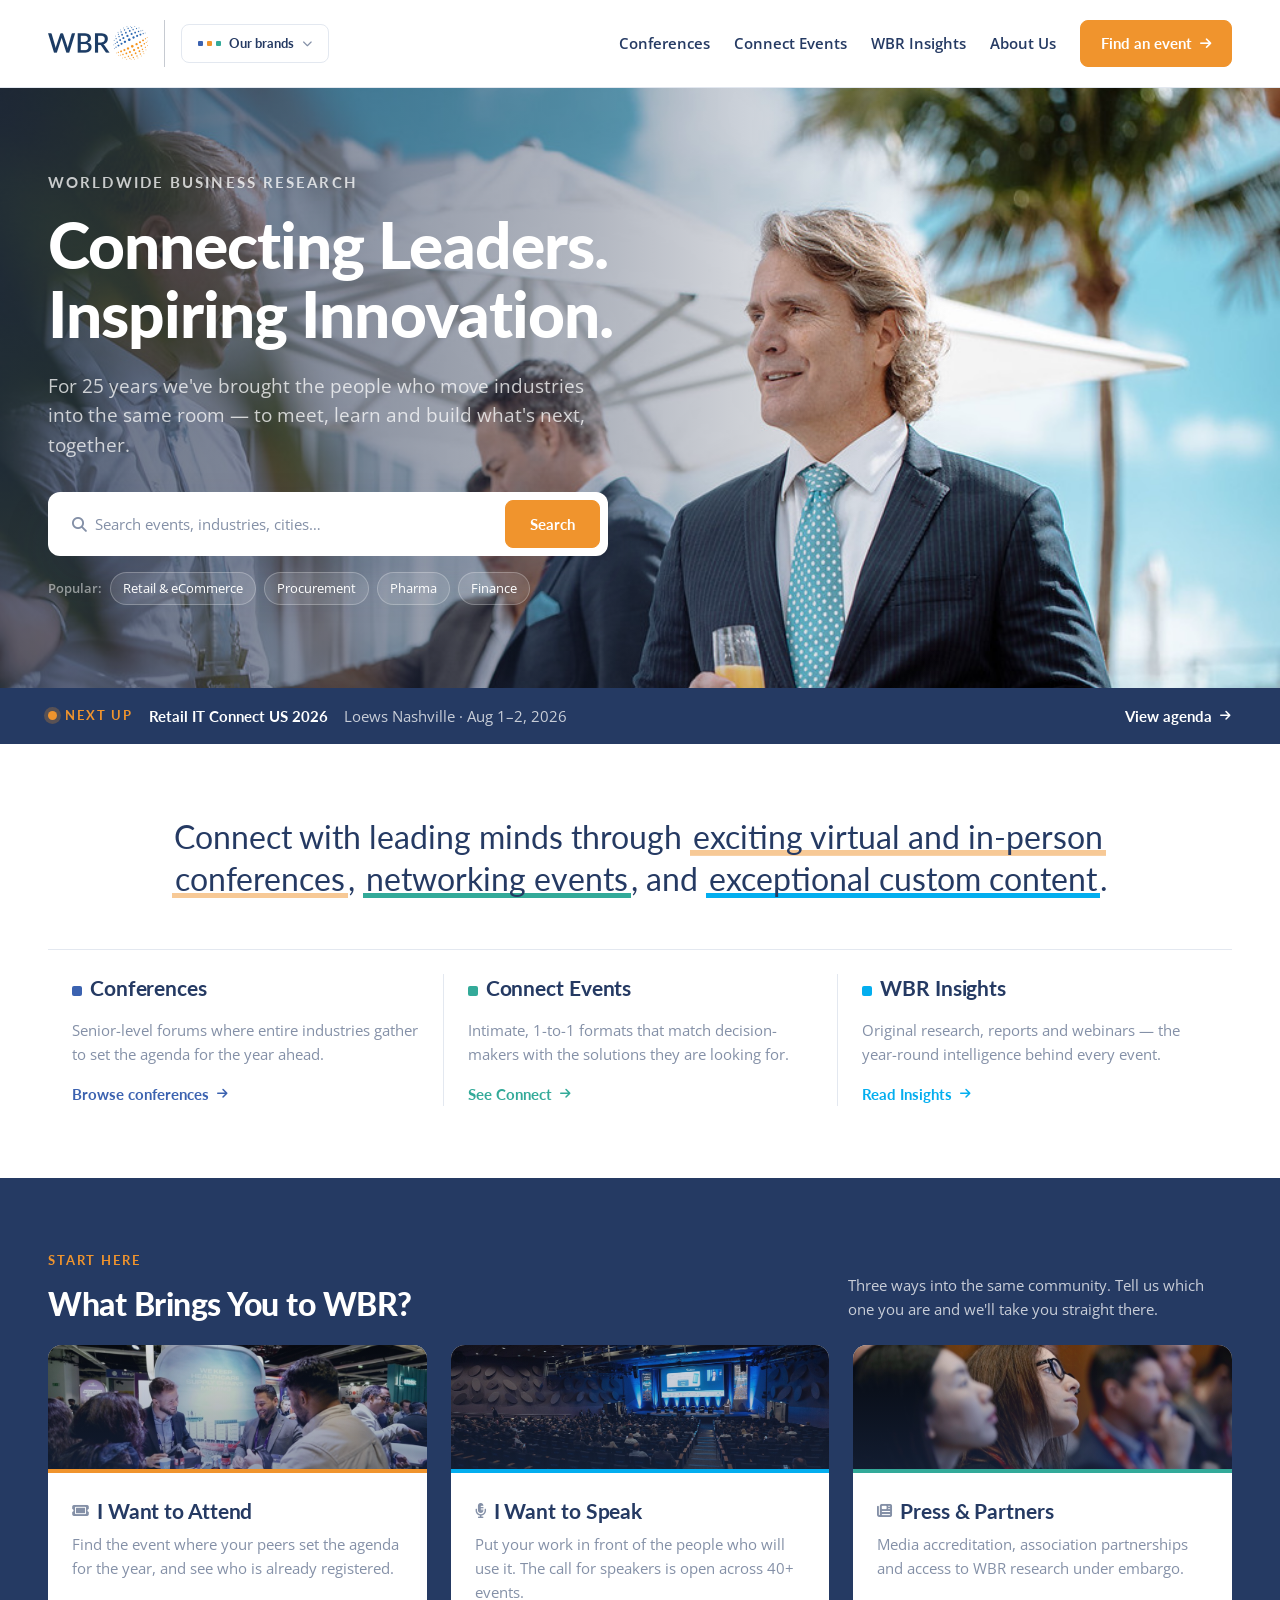
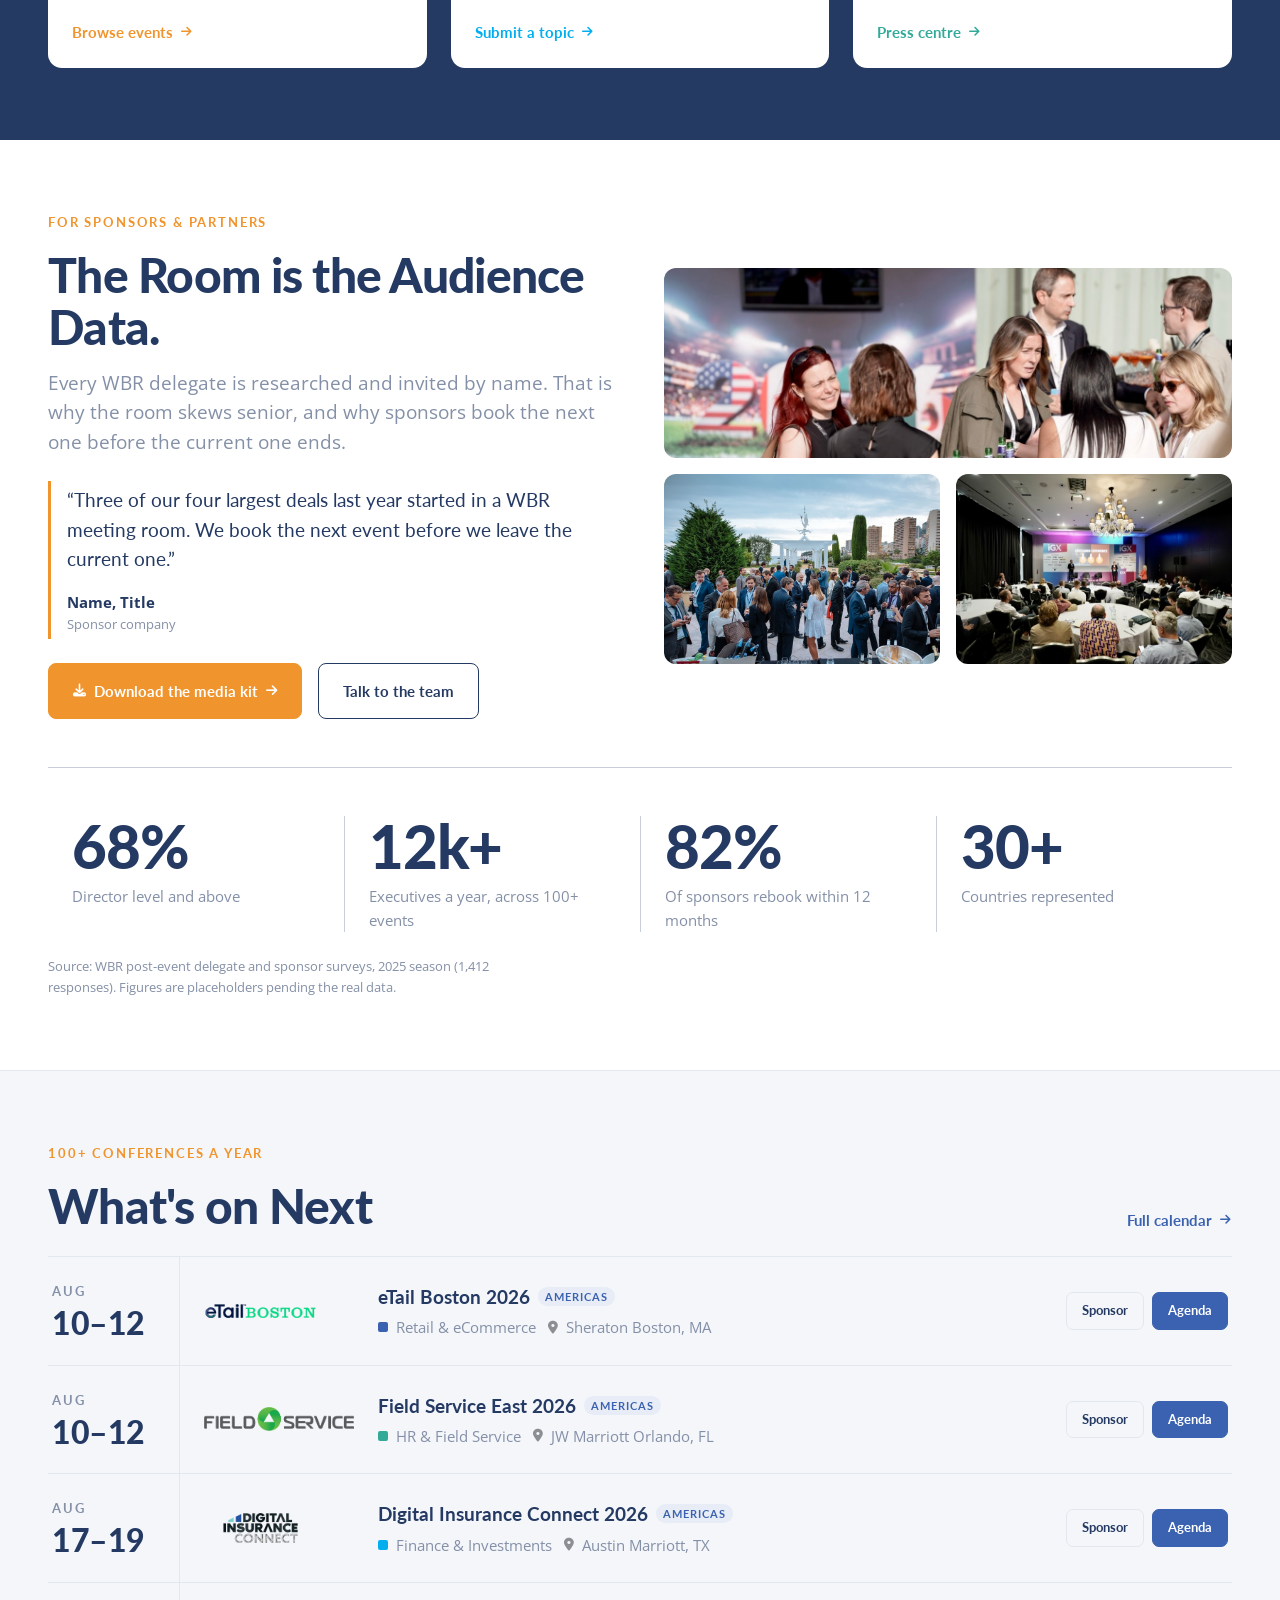
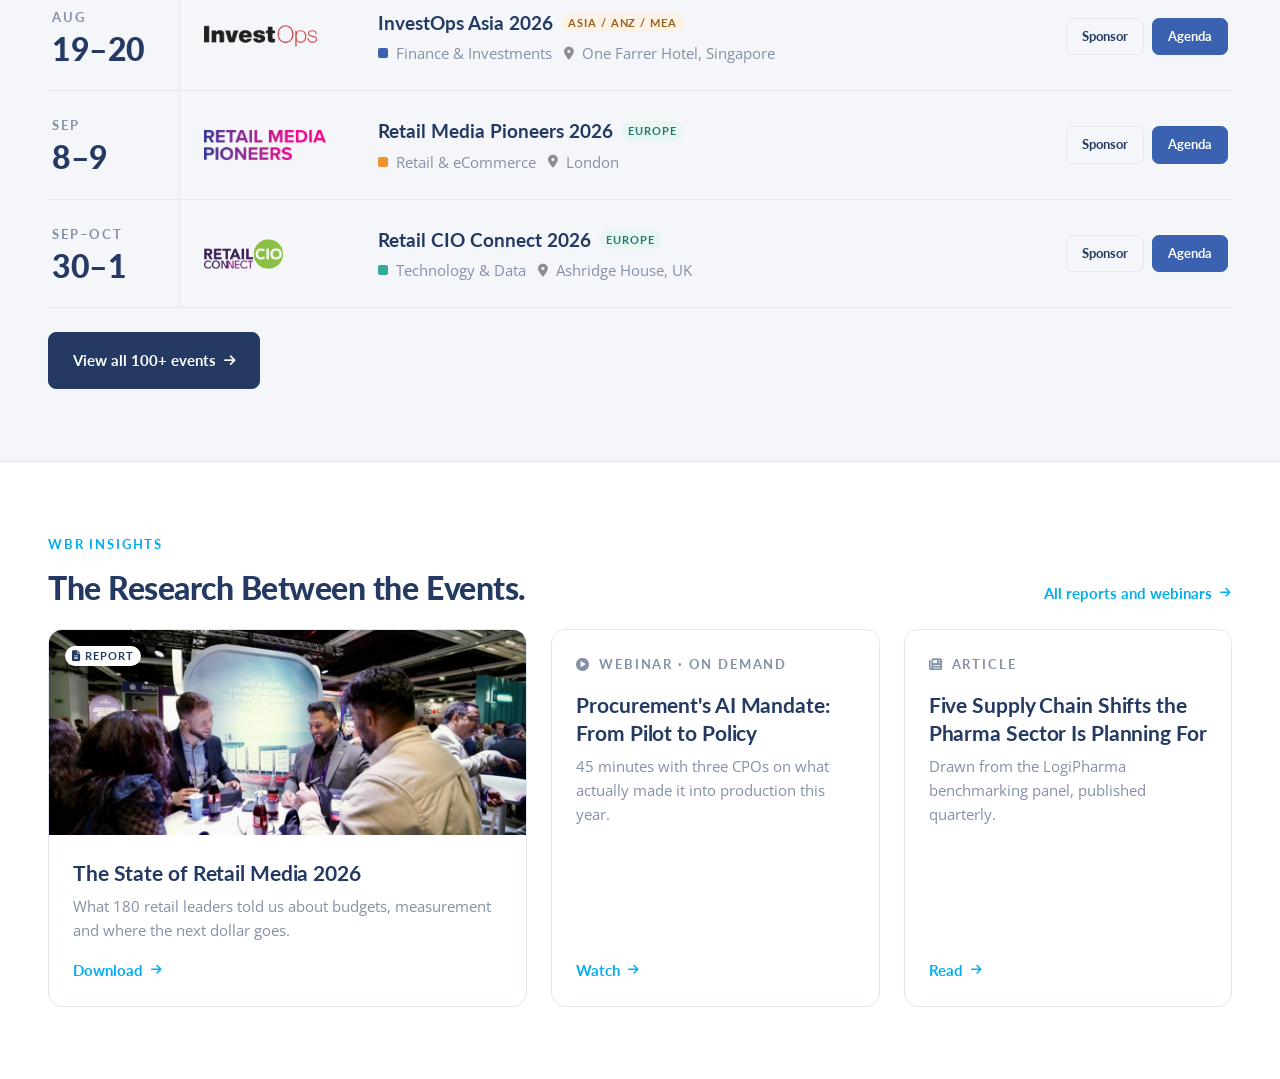
==== commit 51c4a14d: "Add WBR Insights section" ====
--- a/index.html
+++ b/index.html
@@ -199,7 +199,7 @@
 
       <div class="row row-cols-1 row-cols-md-2 row-cols-lg-3 g-4">
         <div class="col">
-          <div class="wbr-role-card card h-100 border-0 rounded-4 overflow-hidden">
+          <div class="wbr-card-lift card h-100 border-0 rounded-4 overflow-hidden">
             <div class="wbr-role-card-photo position-relative">
               <img src="img/photos/role-attend.jpg" alt="" class="w-100 h-100 object-fit-cover">
               <div class="wbr-role-card-overlay position-absolute top-0 start-0 w-100 h-100"></div>
@@ -213,7 +213,7 @@
           </div>
         </div>
         <div class="col">
-          <div class="wbr-role-card card h-100 border-0 rounded-4 overflow-hidden">
+          <div class="wbr-card-lift card h-100 border-0 rounded-4 overflow-hidden">
             <div class="wbr-role-card-photo position-relative">
               <img src="img/photos/role-speak.jpg" alt="" class="w-100 h-100 object-fit-cover">
               <div class="wbr-role-card-overlay position-absolute top-0 start-0 w-100 h-100"></div>
@@ -227,7 +227,7 @@
           </div>
         </div>
         <div class="col">
-          <div class="wbr-role-card card h-100 border-0 rounded-4 overflow-hidden">
+          <div class="wbr-card-lift card h-100 border-0 rounded-4 overflow-hidden">
             <div class="wbr-role-card-photo position-relative">
               <img src="img/photos/role-press.jpg" alt="" class="w-100 h-100 object-fit-cover">
               <div class="wbr-role-card-overlay position-absolute top-0 start-0 w-100 h-100"></div>
@@ -322,7 +322,7 @@
             <div>
               <div class="d-flex flex-wrap align-items-center gap-2">
                 <a class="wbr-type-lead wbr-heading-font fw-bold stretched-link" href="#">eTail Boston 2026</a>
-                <span class="wbr-region-tag wbr-region-americas badge rounded-pill text-uppercase">Americas</span>
+                <span class="wbr-tag wbr-region-americas badge rounded-pill text-uppercase">Americas</span>
               </div>
               <div class="d-flex flex-wrap align-items-center column-gap-2 text-body-secondary mt-1">
                 <span class="wbr-color-square bg-wbr-blue"></span>Retail &amp; eCommerce
@@ -345,7 +345,7 @@
             <div>
               <div class="d-flex flex-wrap align-items-center gap-2">
                 <a class="wbr-type-lead wbr-heading-font fw-bold stretched-link" href="#">Field Service East 2026</a>
-                <span class="wbr-region-tag wbr-region-americas badge rounded-pill text-uppercase">Americas</span>
+                <span class="wbr-tag wbr-region-americas badge rounded-pill text-uppercase">Americas</span>
               </div>
               <div class="d-flex flex-wrap align-items-center column-gap-2 text-body-secondary mt-1">
                 <span class="wbr-color-square bg-wbr-green"></span>HR &amp; Field Service
@@ -368,7 +368,7 @@
             <div>
               <div class="d-flex flex-wrap align-items-center gap-2">
                 <a class="wbr-type-lead wbr-heading-font fw-bold stretched-link" href="#">Digital Insurance Connect 2026</a>
-                <span class="wbr-region-tag wbr-region-americas badge rounded-pill text-uppercase">Americas</span>
+                <span class="wbr-tag wbr-region-americas badge rounded-pill text-uppercase">Americas</span>
               </div>
               <div class="d-flex flex-wrap align-items-center column-gap-2 text-body-secondary mt-1">
                 <span class="wbr-color-square bg-wbr-cyan"></span>Finance &amp; Investments
@@ -391,7 +391,7 @@
             <div>
               <div class="d-flex flex-wrap align-items-center gap-2">
                 <a class="wbr-type-lead wbr-heading-font fw-bold stretched-link" href="#">InvestOps Asia 2026</a>
-                <span class="wbr-region-tag wbr-region-asia badge rounded-pill text-uppercase">Asia / ANZ / MEA</span>
+                <span class="wbr-tag wbr-region-asia badge rounded-pill text-uppercase">Asia / ANZ / MEA</span>
               </div>
               <div class="d-flex flex-wrap align-items-center column-gap-2 text-body-secondary mt-1">
                 <span class="wbr-color-square bg-wbr-blue"></span>Finance &amp; Investments
@@ -414,7 +414,7 @@
             <div>
               <div class="d-flex flex-wrap align-items-center gap-2">
                 <a class="wbr-type-lead wbr-heading-font fw-bold stretched-link" href="#">Retail Media Pioneers 2026</a>
-                <span class="wbr-region-tag wbr-region-europe badge rounded-pill text-uppercase">Europe</span>
+                <span class="wbr-tag wbr-region-europe badge rounded-pill text-uppercase">Europe</span>
               </div>
               <div class="d-flex flex-wrap align-items-center column-gap-2 text-body-secondary mt-1">
                 <span class="wbr-color-square bg-wbr-orange"></span>Retail &amp; eCommerce
@@ -437,7 +437,7 @@
             <div>
               <div class="d-flex flex-wrap align-items-center gap-2">
                 <a class="wbr-type-lead wbr-heading-font fw-bold stretched-link" href="#">Retail CIO Connect 2026</a>
-                <span class="wbr-region-tag wbr-region-europe badge rounded-pill text-uppercase">Europe</span>
+                <span class="wbr-tag wbr-region-europe badge rounded-pill text-uppercase">Europe</span>
               </div>
               <div class="d-flex flex-wrap align-items-center column-gap-2 text-body-secondary mt-1">
                 <span class="wbr-color-square bg-wbr-green"></span>Technology &amp; Data
@@ -453,6 +453,54 @@
       </div>
 
       <a class="btn btn-wbr-dark py-3 px-4 mt-4" href="/conferences">View all 100+ events <i class="fa-solid fa-arrow-right small" aria-hidden="true"></i></a>
+    </div>
+  </section>
+
+  <section id="wbr-insights" class="border-top py-5">
+    <div class="container-xxl px-3 px-md-4 px-xl-5 py-lg-4">
+      <div class="d-flex flex-wrap justify-content-between align-items-end gap-3 mb-4">
+        <div>
+          <div class="wbr-eyebrow small text-wbr-cyan">WBR Insights</div>
+          <h2 class="wbr-type-h2 mt-3 mb-0">The Research Between the Events.</h2>
+        </div>
+        <a class="icon-link icon-link-hover wbr-arrow-link link-wbr-cyan" href="#">All reports and webinars <i class="fa-solid fa-arrow-right bi" aria-hidden="true"></i></a>
+      </div>
+
+      <div class="row g-4">
+        <div class="col-12 col-lg-5">
+          <div class="wbr-card-lift card border h-100 rounded-4 overflow-hidden">
+            <div class="position-relative">
+              <div class="ratio ratio-21x9"><img src="img/photos/insights-report.jpg" alt="" class="object-fit-cover"></div>
+              <span class="wbr-tag badge rounded-pill text-uppercase text-dark bg-white position-absolute top-0 start-0 m-3"><i class="fa-solid fa-file-lines me-1" aria-hidden="true"></i>Report</span>
+            </div>
+            <div class="card-body d-flex flex-column p-4">
+              <h3 class="wbr-type-h3 mb-0">The State of Retail Media 2026</h3>
+              <p class="text-body-secondary mt-2 mb-0">What 180 retail leaders told us about budgets, measurement and where the next dollar goes.</p>
+              <a class="icon-link icon-link-hover wbr-arrow-link link-wbr-cyan stretched-link align-self-start mt-auto pt-3" href="#">Download <i class="fa-solid fa-arrow-right bi" aria-hidden="true"></i></a>
+            </div>
+          </div>
+        </div>
+        <div class="col-12 col-md-6 col-lg">
+          <div class="wbr-card-lift card border h-100 rounded-4">
+            <div class="card-body d-flex flex-column p-4">
+              <div class="wbr-eyebrow small text-body-secondary hstack gap-2"><i class="fa-solid fa-circle-play" aria-hidden="true"></i>Webinar · on demand</div>
+              <h3 class="wbr-type-h3 mt-3 mb-0">Procurement's AI Mandate: From Pilot to Policy</h3>
+              <p class="text-body-secondary mt-2 mb-0">45 minutes with three CPOs on what actually made it into production this year.</p>
+              <a class="icon-link icon-link-hover wbr-arrow-link link-wbr-cyan stretched-link align-self-start mt-auto pt-3" href="#">Watch <i class="fa-solid fa-arrow-right bi" aria-hidden="true"></i></a>
+            </div>
+          </div>
+        </div>
+        <div class="col-12 col-md-6 col-lg">
+          <div class="wbr-card-lift card border h-100 rounded-4">
+            <div class="card-body d-flex flex-column p-4">
+              <div class="wbr-eyebrow small text-body-secondary hstack gap-2"><i class="fa-solid fa-newspaper" aria-hidden="true"></i>Article</div>
+              <h3 class="wbr-type-h3 mt-3 mb-0">Five Supply Chain Shifts the Pharma Sector Is Planning For</h3>
+              <p class="text-body-secondary mt-2 mb-0">Drawn from the LogiPharma benchmarking panel, published quarterly.</p>
+              <a class="icon-link icon-link-hover wbr-arrow-link link-wbr-cyan stretched-link align-self-start mt-auto pt-3" href="#">Read <i class="fa-solid fa-arrow-right bi" aria-hidden="true"></i></a>
+            </div>
+          </div>
+        </div>
+      </div>
     </div>
   </section>
 
--- a/css/base.css
+++ b/css/base.css
@@ -71,6 +71,13 @@
 .wbr-arrow-link .bi {font-size:0.75rem;}
 
 /********************************
+ Cards And Tags
+********************************/
+.wbr-card-lift {transition:transform .22s ease, box-shadow .22s ease;}
+.wbr-card-lift:hover, .wbr-card-lift:focus-within {transform:translateY(-8px); box-shadow:0 26px 54px color-mix(in srgb, var(--wbr-ink) 15%, transparent);}
+.wbr-tag {font-family:var(--wbr-font-display); letter-spacing:.08em;}
+
+/********************************
  Primary Navigation
 ********************************/
 .wbr-nav {padding-block:12px; --bs-navbar-nav-link-padding-x:0; --bs-navbar-color:var(--wbr-dark); --bs-navbar-hover-color:var(--wbr-orange); --bs-navbar-active-color:var(--wbr-orange);}
@@ -187,8 +194,6 @@
 /********************************
  What Brings You To WBR
 ********************************/
-.wbr-role-card {transition:transform .22s ease, box-shadow .22s ease;}
-.wbr-role-card:hover, .wbr-role-card:focus-within {transform:translateY(-8px); box-shadow:0 26px 54px color-mix(in srgb, var(--wbr-ink) 15%, transparent);}
 .wbr-role-card-photo {height:128px;}
 .wbr-role-card-overlay {background:linear-gradient(180deg, color-mix(in srgb, var(--wbr-dark) 15%, transparent) 0%, color-mix(in srgb, var(--wbr-dark) 50%, transparent) 100%);}
 .wbr-role-card-color-bar {height:4px;}
@@ -216,7 +221,6 @@
 }
 
 /* Region Tag */
-.wbr-region-tag {font-family:var(--wbr-font-display); letter-spacing:.08em;}
 .wbr-region-americas {color:var(--wbr-blue); background:color-mix(in srgb, var(--wbr-blue) 12%, white);}
 .wbr-region-europe {color:color-mix(in srgb, var(--wbr-green), black 30%); background:color-mix(in srgb, var(--wbr-green) 12%, white);}
 .wbr-region-asia {color:color-mix(in srgb, var(--wbr-orange), black 36%); background:color-mix(in srgb, var(--wbr-orange) 12%, white);}
@@ -229,6 +233,6 @@
   .wbr-pulse-dot {animation:none;}
   .wbr-highlight {transition:none;}
   .wbr-brand-card:hover, .wbr-brand-card:focus-visible {transform:none;}
-  .wbr-role-card:hover, .wbr-role-card:focus-within {transform:none;}
+  .wbr-card-lift:hover, .wbr-card-lift:focus-within {transform:none;}
   .wbr-brands-toggle .fa-chevron-down {transition:none;}
 }
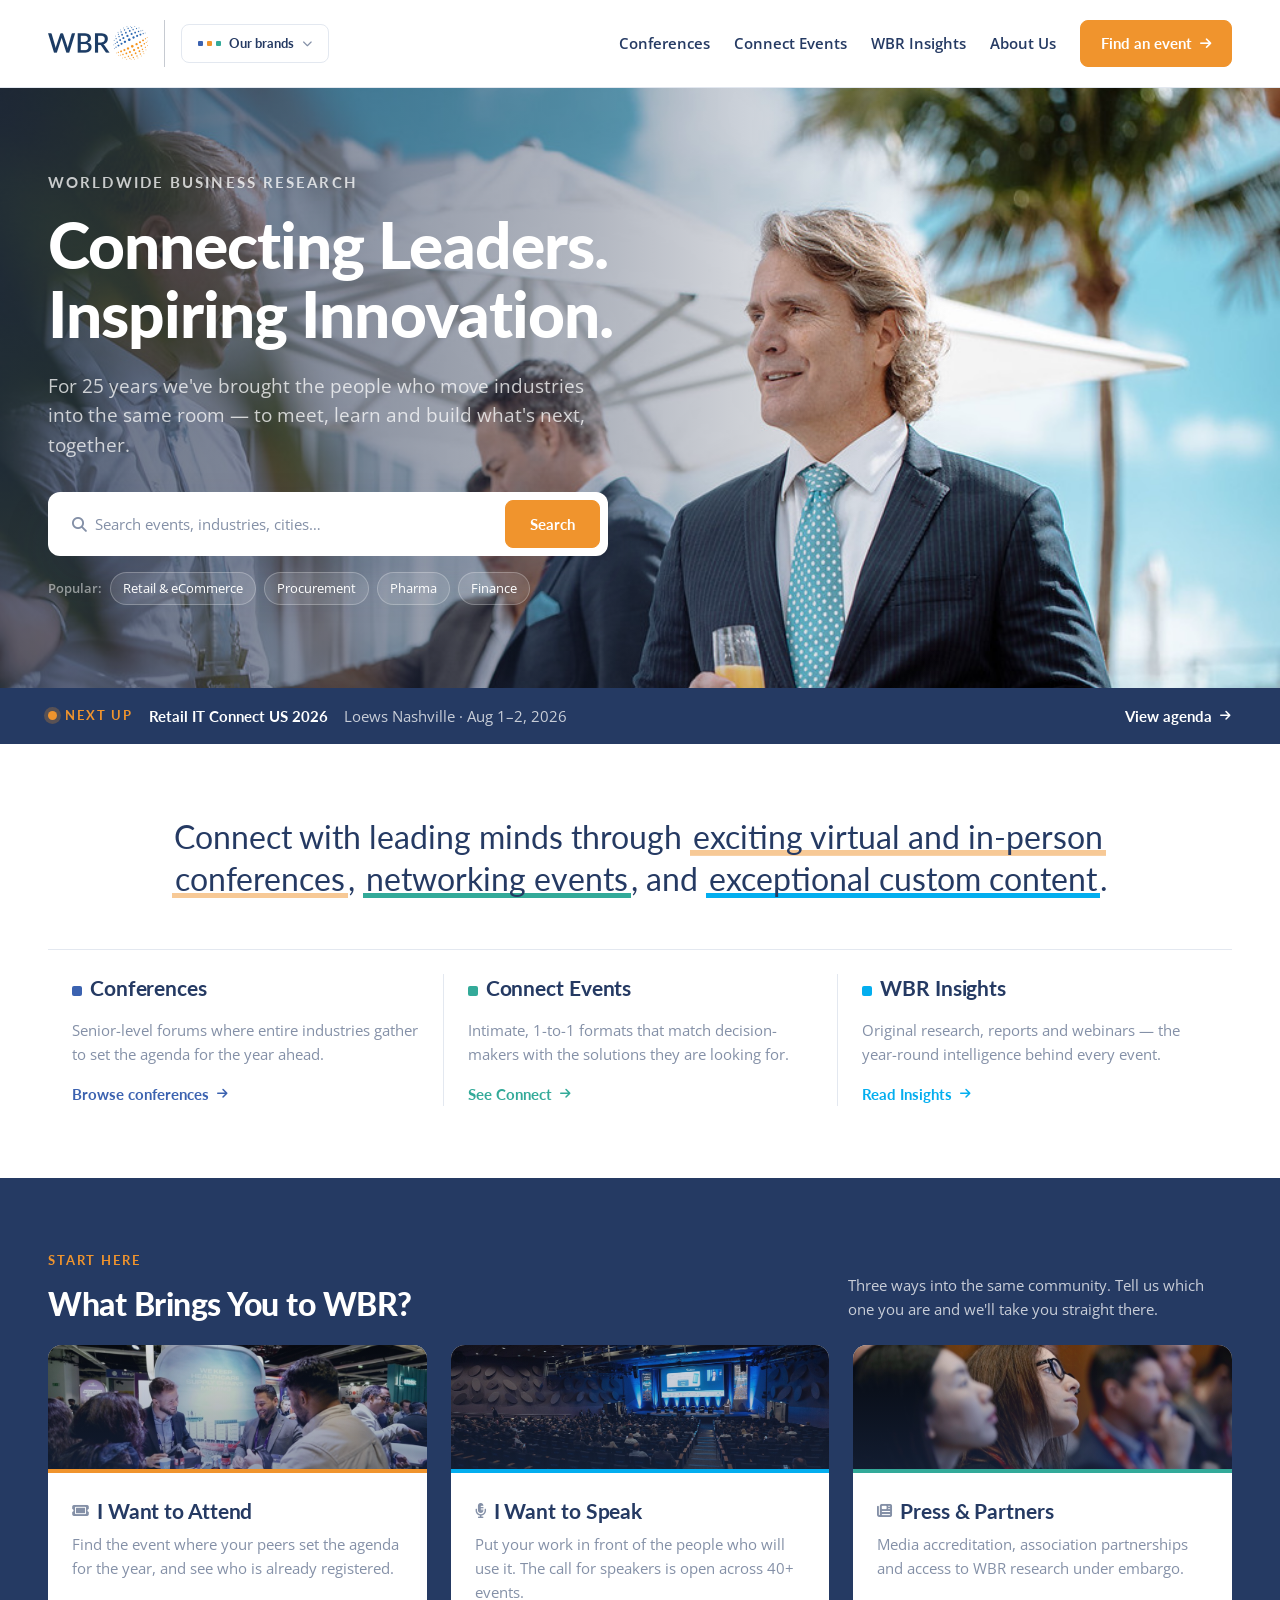
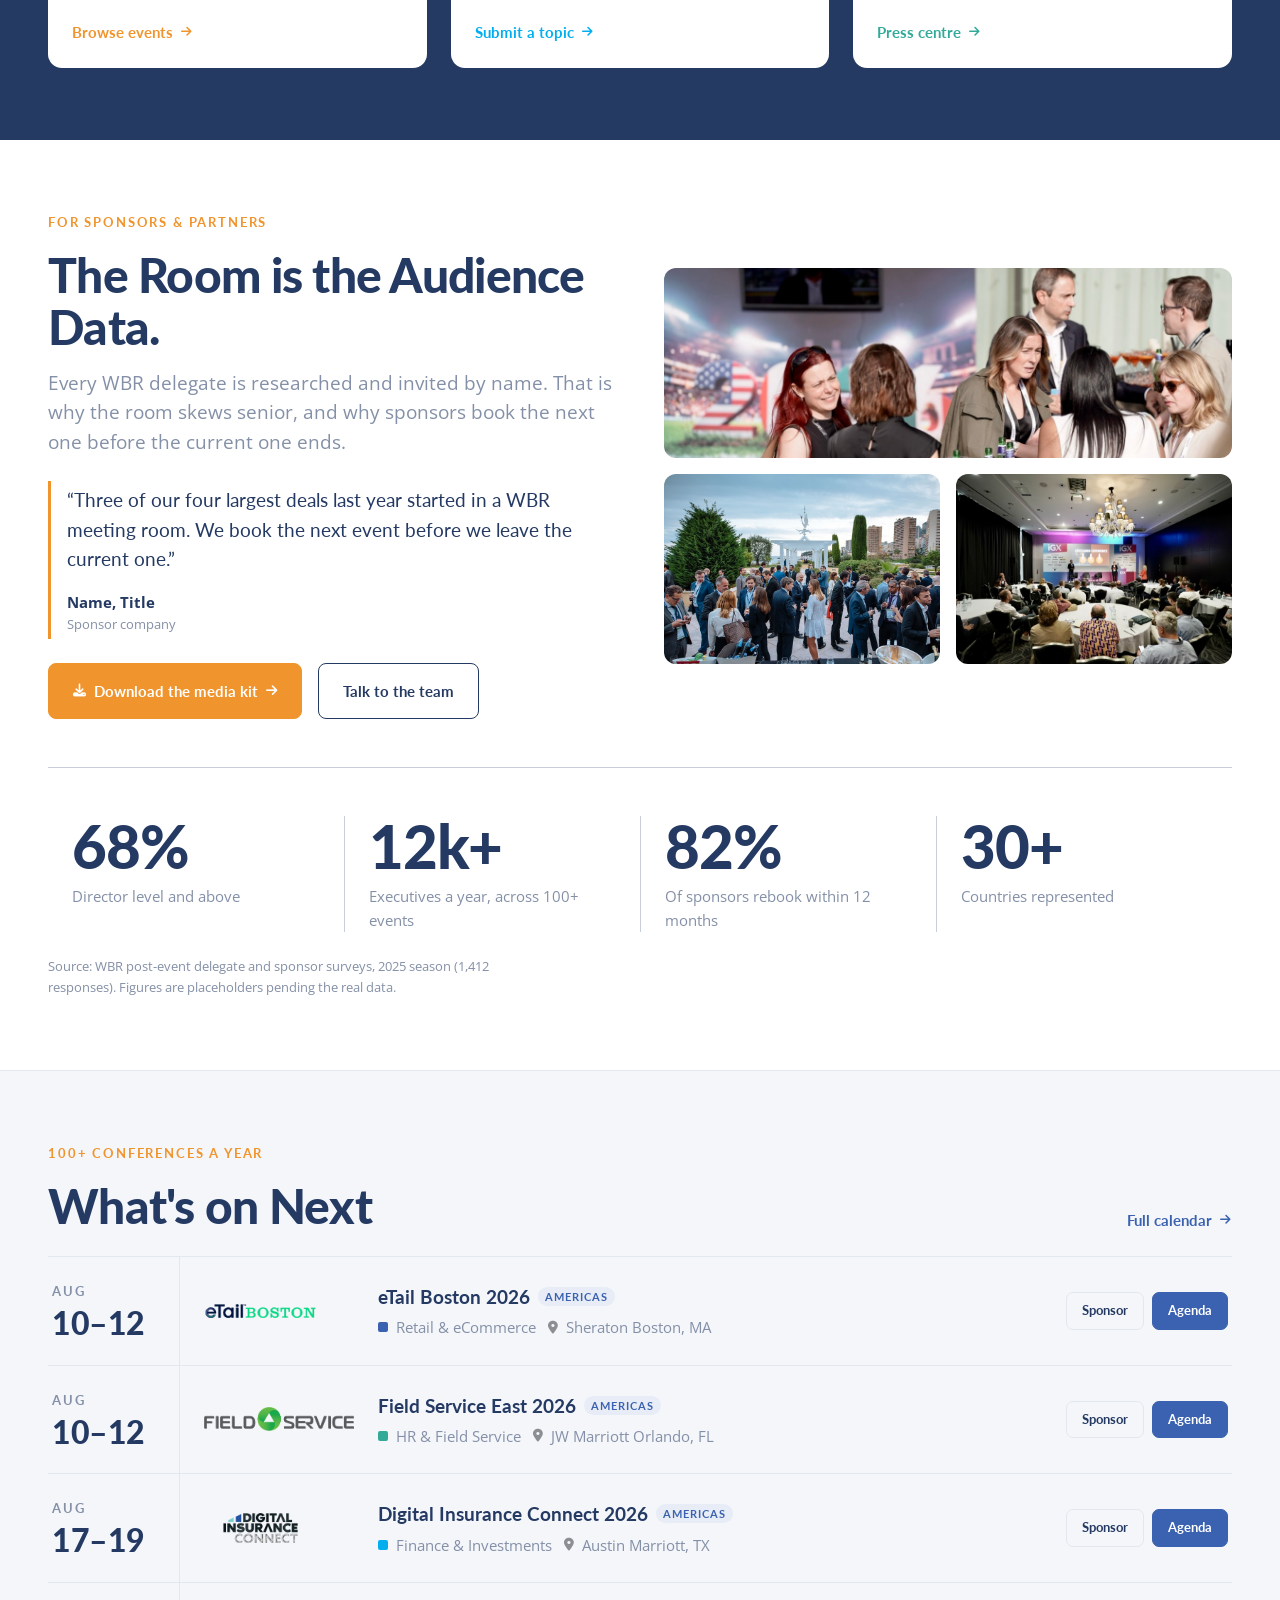
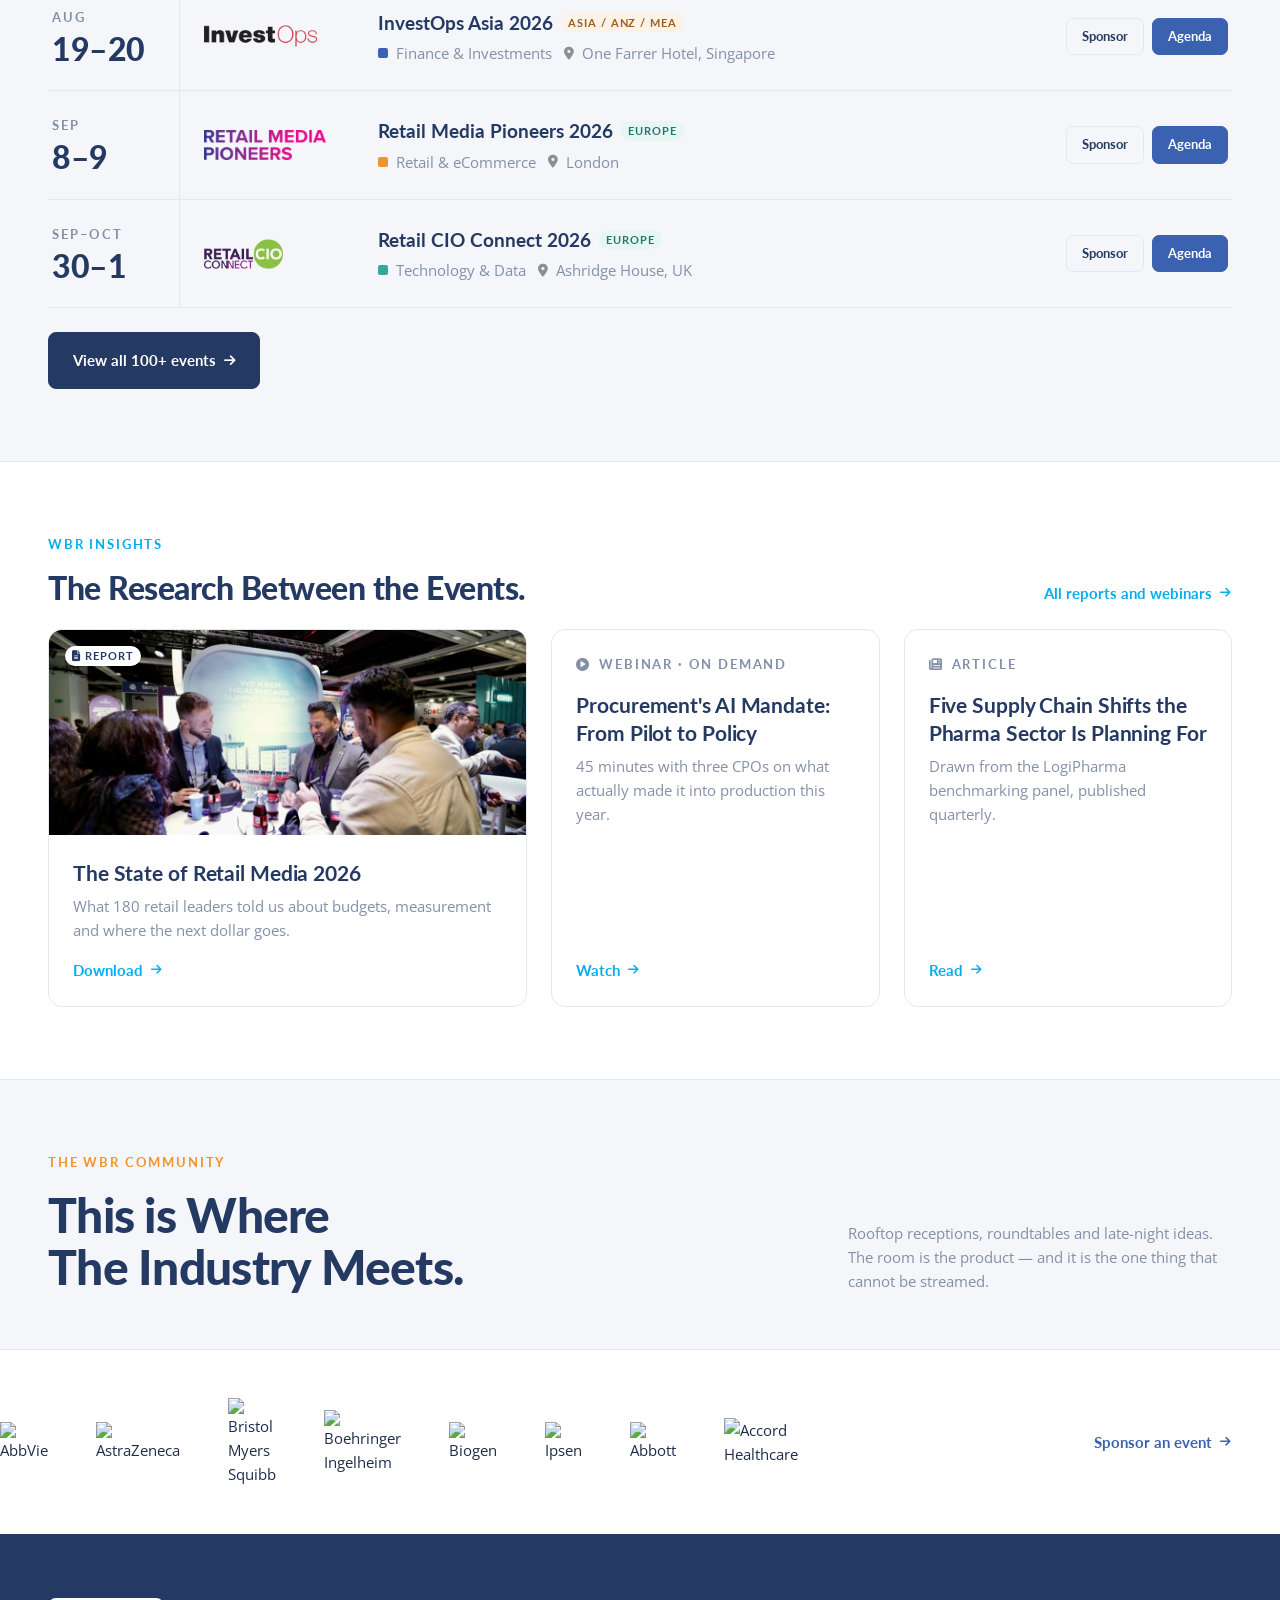
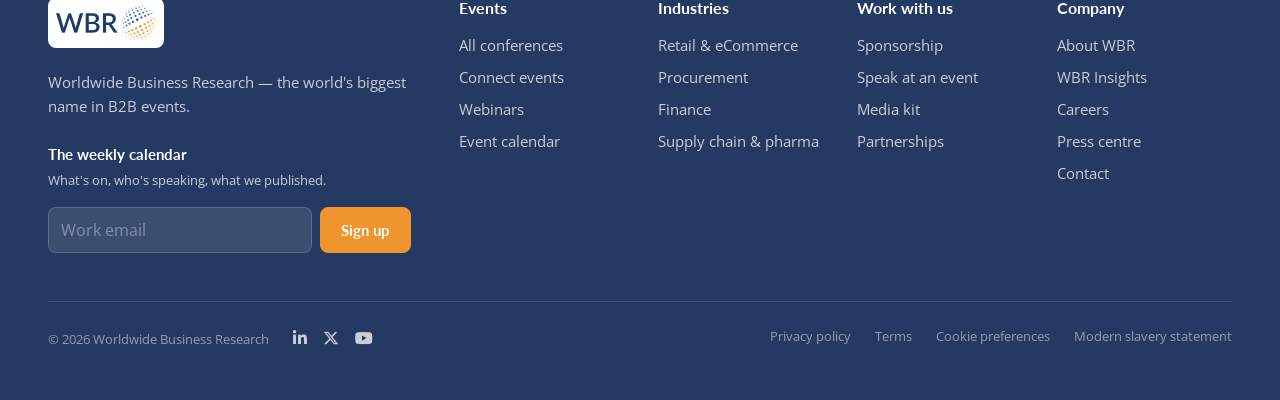
==== commit 03ff5d3c: "Add site footer" ====
--- a/index.html
+++ b/index.html
@@ -504,7 +504,140 @@
     </div>
   </section>
 
+  <section id="wbr-community" class="bg-light border-top pt-5 overflow-hidden">
+    <div class="container-xxl px-3 px-md-4 px-xl-5 pt-lg-4 pb-5">
+      <div class="row g-3 align-items-lg-end">
+        <div class="col-lg-8">
+          <div class="wbr-eyebrow small">The WBR community</div>
+          <h2 class="wbr-type-h2xl mt-3 mb-0">This is Where<br>The Industry Meets.</h2>
+        </div>
+        <div class="col-lg-4">
+          <p class="text-body-secondary mb-0">Rooftop receptions, roundtables and late-night ideas. The room is the product — and it is the one thing that cannot be streamed.</p>
+        </div>
+      </div>
+    </div>
+
+    <div class="row g-2">
+      <div class="col-12 col-md-6">
+        <div class="wbr-glow position-relative h-100"><img src="img/photos/community-lead.jpg" alt="" class="wbr-community-photo-lead d-block w-100 object-fit-cover"></div>
+      </div>
+      <div class="col-12 col-md-6">
+        <div class="row g-2">
+          <div class="col-6"><img src="img/photos/community-reception.jpg" alt="" class="wbr-community-photo wbr-community-photo-tall d-block w-100 object-fit-cover"></div>
+          <div class="col-6"><img src="img/photos/community-session.jpg" alt="" class="wbr-community-photo wbr-community-photo-tall d-block w-100 object-fit-cover"></div>
+          <div class="col-6"><img src="img/photos/community-roundtable.jpg" alt="" class="wbr-community-photo d-block w-100 object-fit-cover"></div>
+          <div class="col-6"><img src="img/photos/community-networking.jpg" alt="" class="wbr-community-photo d-block w-100 object-fit-cover"></div>
+        </div>
+      </div>
+    </div>
+  </section>
+
+  <section id="wbr-sponsors" class="border-top py-5" aria-label="Our sponsors">
+    <div class="d-flex flex-column flex-md-row align-items-md-center gap-4 gap-md-0">
+      <div class="wbr-marquee flex-grow-1 overflow-hidden">
+        <div class="wbr-marquee-track hstack">
+          <img src="img/sponsors/abbvie.jpg" alt="AbbVie" class="me-5 object-fit-contain">
+          <img src="img/sponsors/astrazeneca.jpg" alt="AstraZeneca" class="me-5 object-fit-contain">
+          <img src="img/sponsors/bristol-myers-squibb.jpg" alt="Bristol Myers Squibb" class="me-5 object-fit-contain">
+          <img src="img/sponsors/boehringer-ingelheim.jpg" alt="Boehringer Ingelheim" class="me-5 object-fit-contain">
+          <img src="img/sponsors/biogen.jpg" alt="Biogen" class="me-5 object-fit-contain">
+          <img src="img/sponsors/ipsen.jpg" alt="Ipsen" class="me-5 object-fit-contain">
+          <img src="img/sponsors/abbott.jpg" alt="Abbott" class="me-5 object-fit-contain">
+          <img src="img/sponsors/accord.jpg" alt="Accord Healthcare" class="me-5 object-fit-contain">
+          <img src="img/sponsors/abbvie.jpg" alt="" class="me-5 object-fit-contain" aria-hidden="true">
+          <img src="img/sponsors/astrazeneca.jpg" alt="" class="me-5 object-fit-contain" aria-hidden="true">
+          <img src="img/sponsors/bristol-myers-squibb.jpg" alt="" class="me-5 object-fit-contain" aria-hidden="true">
+          <img src="img/sponsors/boehringer-ingelheim.jpg" alt="" class="me-5 object-fit-contain" aria-hidden="true">
+          <img src="img/sponsors/biogen.jpg" alt="" class="me-5 object-fit-contain" aria-hidden="true">
+          <img src="img/sponsors/ipsen.jpg" alt="" class="me-5 object-fit-contain" aria-hidden="true">
+          <img src="img/sponsors/abbott.jpg" alt="" class="me-5 object-fit-contain" aria-hidden="true">
+          <img src="img/sponsors/accord.jpg" alt="" class="me-5 object-fit-contain" aria-hidden="true">
+        </div>
+      </div>
+      <a class="icon-link icon-link-hover wbr-arrow-link link-wbr-dark flex-shrink-0 align-self-start align-self-md-center px-3 px-md-4 px-xl-5" href="#">Sponsor an event <i class="fa-solid fa-arrow-right bi" aria-hidden="true"></i></a>
+    </div>
+  </section>
+
 </main>
+
+<footer id="wbr-footer" class="bg-dark text-white py-5">
+  <div class="container-xxl px-3 px-md-4 px-xl-5 pt-lg-3">
+    <div class="row g-4 g-md-5">
+      <div class="col-lg-4">
+        <a class="d-inline-block bg-white rounded-2 p-2" href="/"><img src="img/wbr-logo.jpg" alt="WBR home" class="wbr-nav-logo d-block"></a>
+        <p class="text-white text-opacity-75 mt-3 mb-0">Worldwide Business Research — the world's biggest name in B2B events.</p>
+        <form class="mt-4" action="#" method="post">
+          <label class="wbr-heading-font fw-bold text-white" for="wbr-footer-email">The weekly calendar</label>
+          <p class="small text-white text-opacity-75 mt-1 mb-0">What's on, who's speaking, what we published.</p>
+          <div class="d-flex gap-2 mt-3">
+            <input id="wbr-footer-email" class="form-control text-white bg-white bg-opacity-10 border-white border-opacity-25" type="email" name="email" placeholder="Work email" autocomplete="email" required>
+            <button class="btn btn-wbr-primary flex-shrink-0" type="submit">Sign up</button>
+          </div>
+        </form>
+      </div>
+      <div class="col-lg-8">
+        <div class="row row-cols-2 row-cols-md-4 g-4">
+          <nav class="col" aria-label="Events">
+            <h2 class="fs-6 fw-bold text-white mb-3">Events</h2>
+            <ul class="list-unstyled vstack gap-2 mb-0">
+              <li><a class="link-opacity-75 link-opacity-100-hover" href="/conferences">All conferences</a></li>
+              <li><a class="link-opacity-75 link-opacity-100-hover" href="#">Connect events</a></li>
+              <li><a class="link-opacity-75 link-opacity-100-hover" href="#">Webinars</a></li>
+              <li><a class="link-opacity-75 link-opacity-100-hover" href="/conferences">Event calendar</a></li>
+            </ul>
+          </nav>
+          <nav class="col" aria-label="Industries">
+            <h2 class="fs-6 fw-bold text-white mb-3">Industries</h2>
+            <ul class="list-unstyled vstack gap-2 mb-0">
+              <li><a class="link-opacity-75 link-opacity-100-hover" href="/conferences?q=retail">Retail &amp; eCommerce</a></li>
+              <li><a class="link-opacity-75 link-opacity-100-hover" href="/conferences?q=procurement">Procurement</a></li>
+              <li><a class="link-opacity-75 link-opacity-100-hover" href="/conferences?q=finance">Finance</a></li>
+              <li><a class="link-opacity-75 link-opacity-100-hover" href="/conferences?q=pharma">Supply chain &amp; pharma</a></li>
+            </ul>
+          </nav>
+          <nav class="col" aria-label="Work with us">
+            <h2 class="fs-6 fw-bold text-white mb-3">Work with us</h2>
+            <ul class="list-unstyled vstack gap-2 mb-0">
+              <li><a class="link-opacity-75 link-opacity-100-hover" href="#">Sponsorship</a></li>
+              <li><a class="link-opacity-75 link-opacity-100-hover" href="#">Speak at an event</a></li>
+              <li><a class="link-opacity-75 link-opacity-100-hover" href="#">Media kit</a></li>
+              <li><a class="link-opacity-75 link-opacity-100-hover" href="#">Partnerships</a></li>
+            </ul>
+          </nav>
+          <nav class="col" aria-label="Company">
+            <h2 class="fs-6 fw-bold text-white mb-3">Company</h2>
+            <ul class="list-unstyled vstack gap-2 mb-0">
+              <li><a class="link-opacity-75 link-opacity-100-hover" href="#">About WBR</a></li>
+              <li><a class="link-opacity-75 link-opacity-100-hover" href="#">WBR Insights</a></li>
+              <li><a class="link-opacity-75 link-opacity-100-hover" href="#">Careers</a></li>
+              <li><a class="link-opacity-75 link-opacity-100-hover" href="#">Press centre</a></li>
+              <li><a class="link-opacity-75 link-opacity-100-hover" href="#">Contact</a></li>
+            </ul>
+          </nav>
+        </div>
+      </div>
+    </div>
+
+    <div class="d-flex flex-column flex-lg-row justify-content-between gap-3 small text-white-50 border-top border-white border-opacity-10 mt-5 pt-4">
+      <div class="d-flex flex-wrap align-items-center gap-3 gap-md-4">
+        <span>© 2026 Worldwide Business Research</span>
+        <div class="hstack gap-3 fs-6">
+          <a class="link-opacity-75 link-opacity-100-hover" href="#" aria-label="WBR on LinkedIn"><i class="fa-brands fa-linkedin-in" aria-hidden="true"></i></a>
+          <a class="link-opacity-75 link-opacity-100-hover" href="#" aria-label="WBR on X"><i class="fa-brands fa-x-twitter" aria-hidden="true"></i></a>
+          <a class="link-opacity-75 link-opacity-100-hover" href="#" aria-label="WBR on YouTube"><i class="fa-brands fa-youtube" aria-hidden="true"></i></a>
+        </div>
+      </div>
+      <nav aria-label="Legal">
+        <ul class="list-unstyled d-flex flex-wrap column-gap-4 row-gap-2 mb-0">
+          <li><a class="link-opacity-50 link-opacity-100-hover" href="#">Privacy policy</a></li>
+          <li><a class="link-opacity-50 link-opacity-100-hover" href="#">Terms</a></li>
+          <li><a class="link-opacity-50 link-opacity-100-hover" href="#">Cookie preferences</a></li>
+          <li><a class="link-opacity-50 link-opacity-100-hover" href="#">Modern slavery statement</a></li>
+        </ul>
+      </nav>
+    </div>
+  </div>
+</footer>
 
 <script defer src="https://cdn.jsdelivr.net/npm/bootstrap@5.3.8/dist/js/bootstrap.bundle.min.js"></script>
 <script defer src="js/scripts.js"></script>
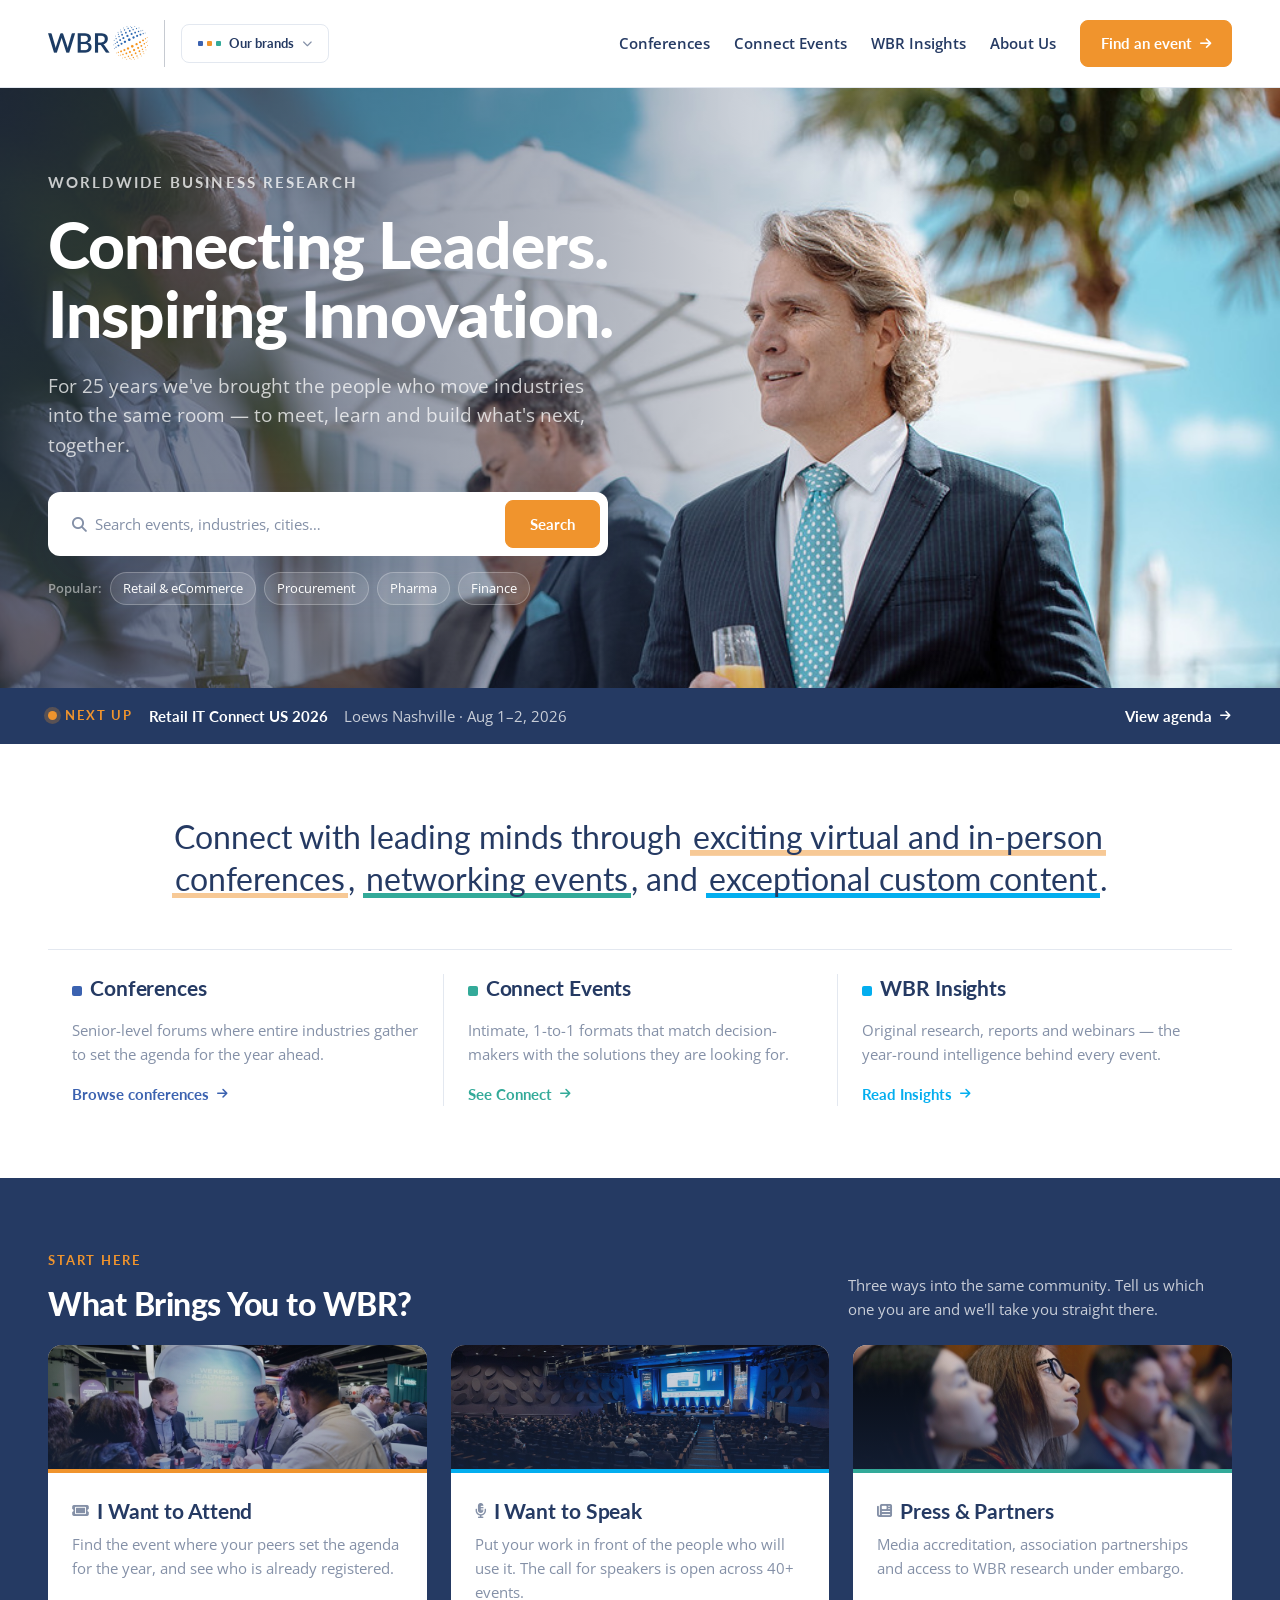
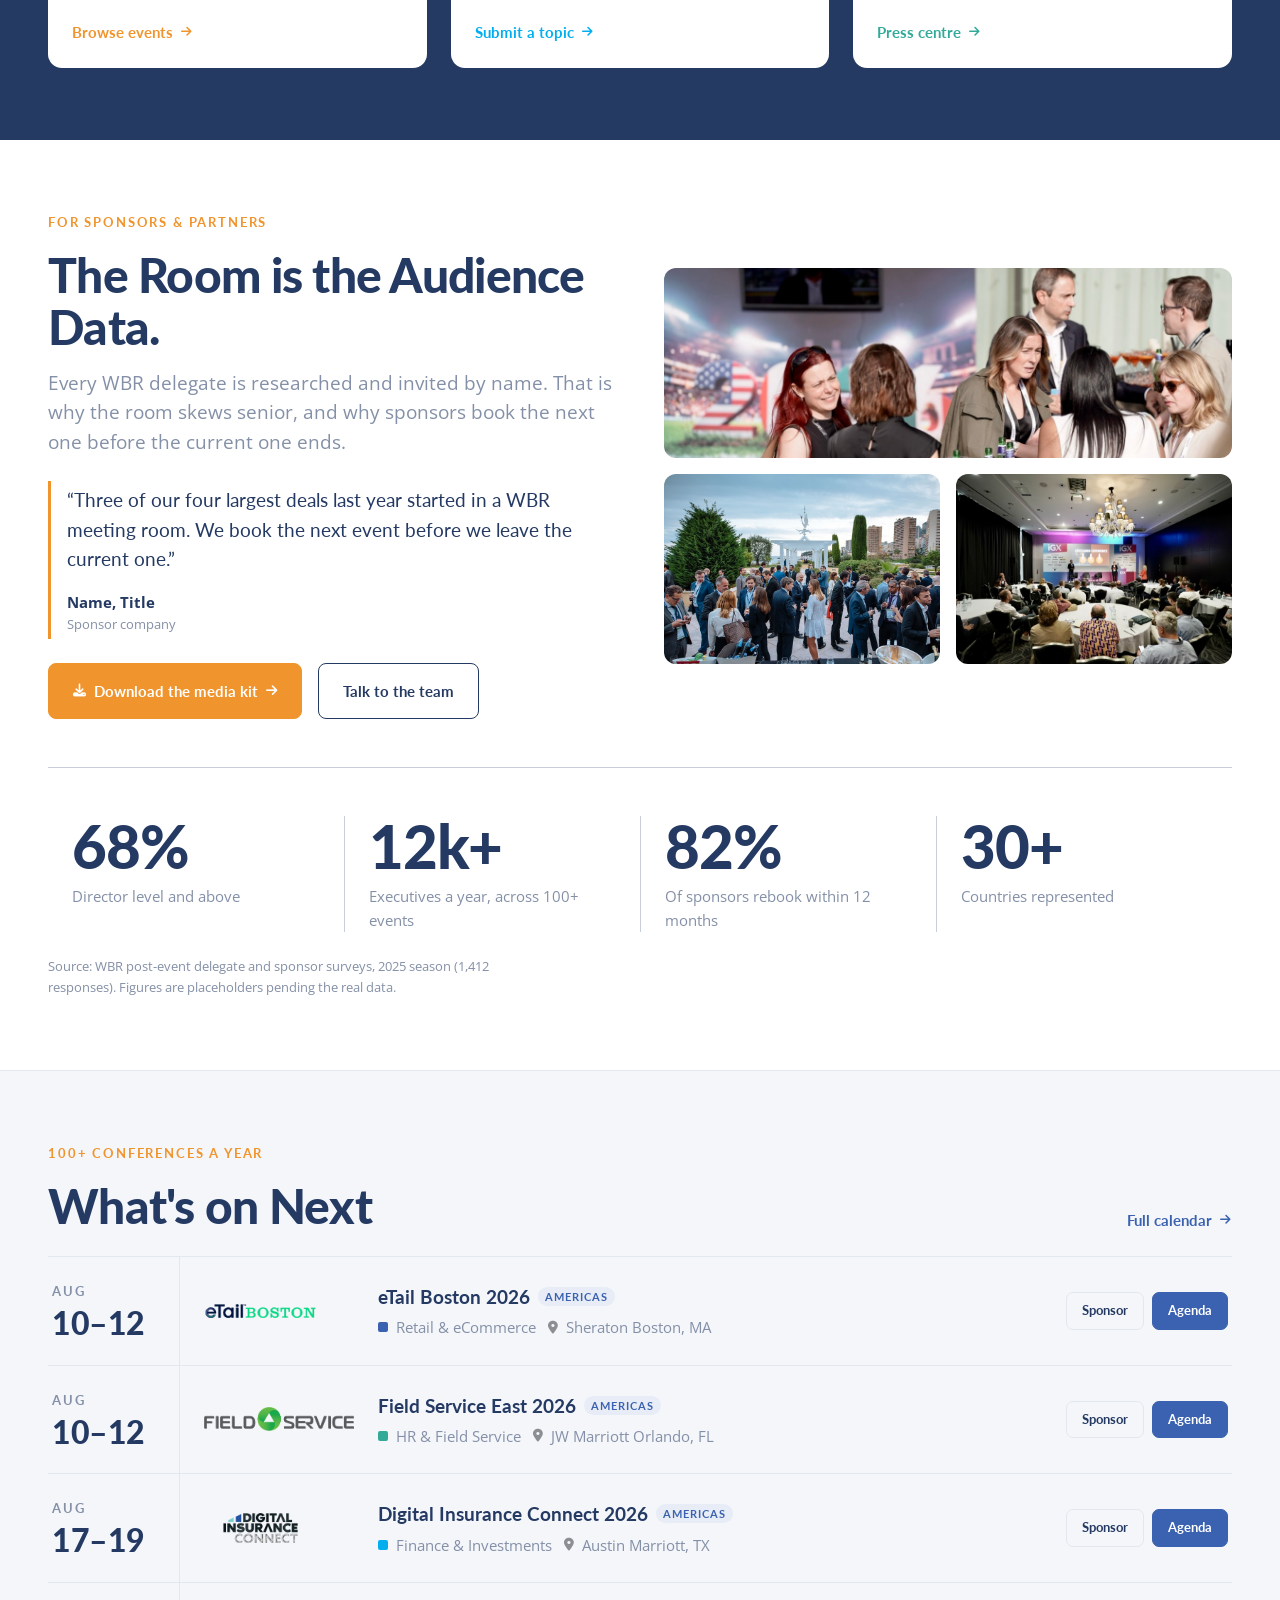
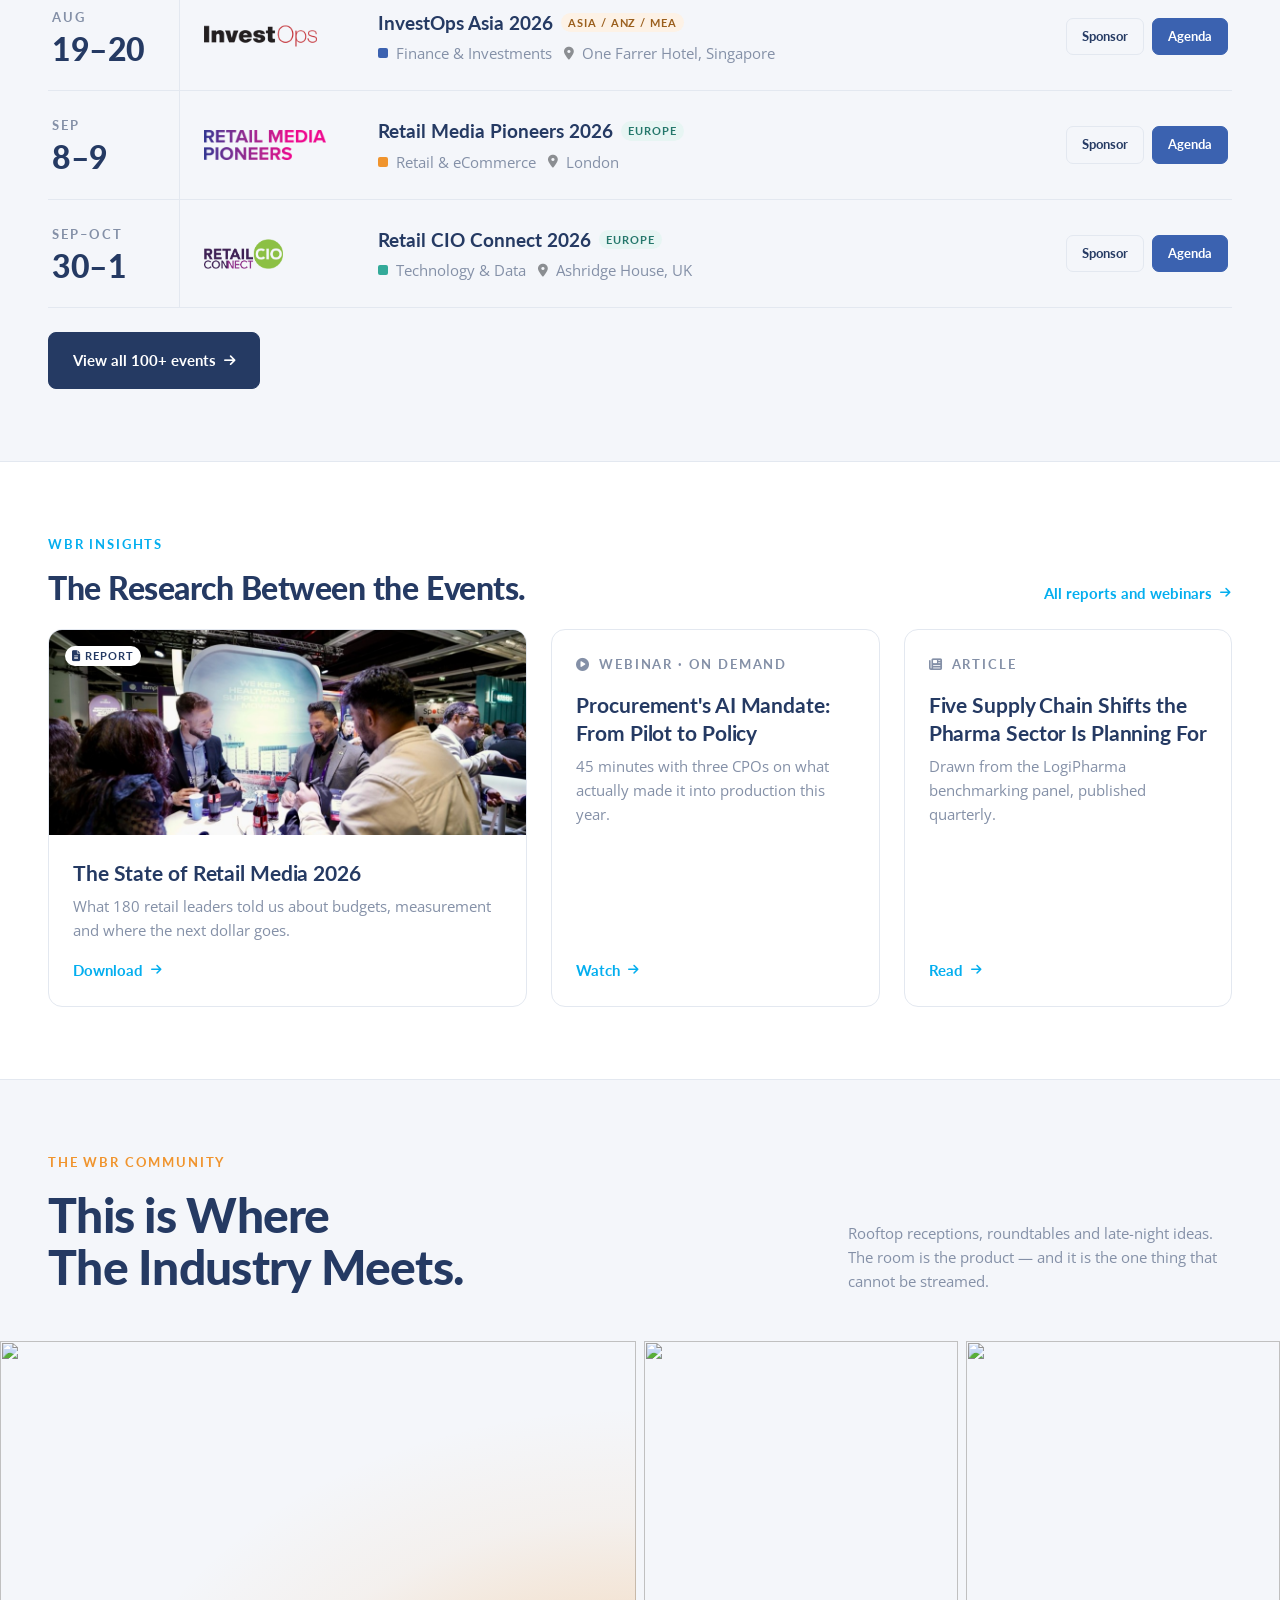
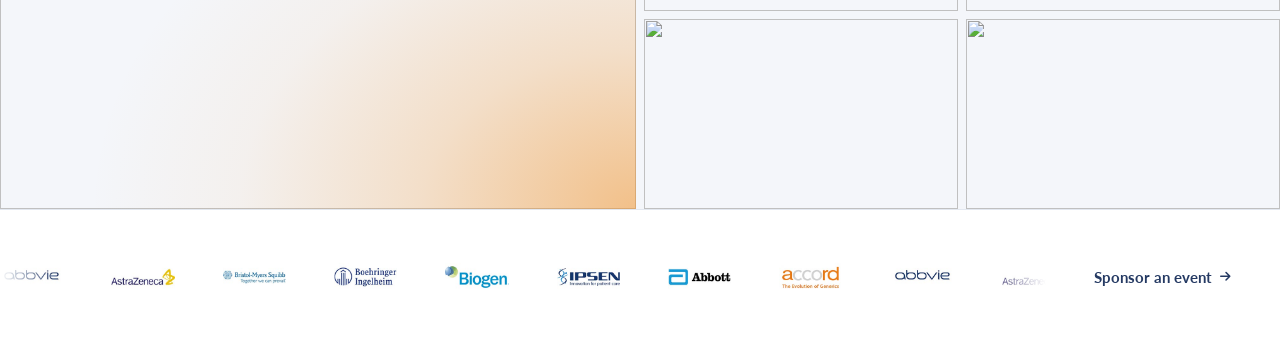
==== commit 8f72eed6: "Add sponsor logo marquee" ====
--- a/index.html
+++ b/index.html
@@ -560,85 +560,6 @@
 
 </main>
 
-<footer id="wbr-footer" class="bg-dark text-white py-5">
-  <div class="container-xxl px-3 px-md-4 px-xl-5 pt-lg-3">
-    <div class="row g-4 g-md-5">
-      <div class="col-lg-4">
-        <a class="d-inline-block bg-white rounded-2 p-2" href="/"><img src="img/wbr-logo.jpg" alt="WBR home" class="wbr-nav-logo d-block"></a>
-        <p class="text-white text-opacity-75 mt-3 mb-0">Worldwide Business Research — the world's biggest name in B2B events.</p>
-        <form class="mt-4" action="#" method="post">
-          <label class="wbr-heading-font fw-bold text-white" for="wbr-footer-email">The weekly calendar</label>
-          <p class="small text-white text-opacity-75 mt-1 mb-0">What's on, who's speaking, what we published.</p>
-          <div class="d-flex gap-2 mt-3">
-            <input id="wbr-footer-email" class="form-control text-white bg-white bg-opacity-10 border-white border-opacity-25" type="email" name="email" placeholder="Work email" autocomplete="email" required>
-            <button class="btn btn-wbr-primary flex-shrink-0" type="submit">Sign up</button>
-          </div>
-        </form>
-      </div>
-      <div class="col-lg-8">
-        <div class="row row-cols-2 row-cols-md-4 g-4">
-          <nav class="col" aria-label="Events">
-            <h2 class="fs-6 fw-bold text-white mb-3">Events</h2>
-            <ul class="list-unstyled vstack gap-2 mb-0">
-              <li><a class="link-opacity-75 link-opacity-100-hover" href="/conferences">All conferences</a></li>
-              <li><a class="link-opacity-75 link-opacity-100-hover" href="#">Connect events</a></li>
-              <li><a class="link-opacity-75 link-opacity-100-hover" href="#">Webinars</a></li>
-              <li><a class="link-opacity-75 link-opacity-100-hover" href="/conferences">Event calendar</a></li>
-            </ul>
-          </nav>
-          <nav class="col" aria-label="Industries">
-            <h2 class="fs-6 fw-bold text-white mb-3">Industries</h2>
-            <ul class="list-unstyled vstack gap-2 mb-0">
-              <li><a class="link-opacity-75 link-opacity-100-hover" href="/conferences?q=retail">Retail &amp; eCommerce</a></li>
-              <li><a class="link-opacity-75 link-opacity-100-hover" href="/conferences?q=procurement">Procurement</a></li>
-              <li><a class="link-opacity-75 link-opacity-100-hover" href="/conferences?q=finance">Finance</a></li>
-              <li><a class="link-opacity-75 link-opacity-100-hover" href="/conferences?q=pharma">Supply chain &amp; pharma</a></li>
-            </ul>
-          </nav>
-          <nav class="col" aria-label="Work with us">
-            <h2 class="fs-6 fw-bold text-white mb-3">Work with us</h2>
-            <ul class="list-unstyled vstack gap-2 mb-0">
-              <li><a class="link-opacity-75 link-opacity-100-hover" href="#">Sponsorship</a></li>
-              <li><a class="link-opacity-75 link-opacity-100-hover" href="#">Speak at an event</a></li>
-              <li><a class="link-opacity-75 link-opacity-100-hover" href="#">Media kit</a></li>
-              <li><a class="link-opacity-75 link-opacity-100-hover" href="#">Partnerships</a></li>
-            </ul>
-          </nav>
-          <nav class="col" aria-label="Company">
-            <h2 class="fs-6 fw-bold text-white mb-3">Company</h2>
-            <ul class="list-unstyled vstack gap-2 mb-0">
-              <li><a class="link-opacity-75 link-opacity-100-hover" href="#">About WBR</a></li>
-              <li><a class="link-opacity-75 link-opacity-100-hover" href="#">WBR Insights</a></li>
-              <li><a class="link-opacity-75 link-opacity-100-hover" href="#">Careers</a></li>
-              <li><a class="link-opacity-75 link-opacity-100-hover" href="#">Press centre</a></li>
-              <li><a class="link-opacity-75 link-opacity-100-hover" href="#">Contact</a></li>
-            </ul>
-          </nav>
-        </div>
-      </div>
-    </div>
-
-    <div class="d-flex flex-column flex-lg-row justify-content-between gap-3 small text-white-50 border-top border-white border-opacity-10 mt-5 pt-4">
-      <div class="d-flex flex-wrap align-items-center gap-3 gap-md-4">
-        <span>© 2026 Worldwide Business Research</span>
-        <div class="hstack gap-3 fs-6">
-          <a class="link-opacity-75 link-opacity-100-hover" href="#" aria-label="WBR on LinkedIn"><i class="fa-brands fa-linkedin-in" aria-hidden="true"></i></a>
-          <a class="link-opacity-75 link-opacity-100-hover" href="#" aria-label="WBR on X"><i class="fa-brands fa-x-twitter" aria-hidden="true"></i></a>
-          <a class="link-opacity-75 link-opacity-100-hover" href="#" aria-label="WBR on YouTube"><i class="fa-brands fa-youtube" aria-hidden="true"></i></a>
-        </div>
-      </div>
-      <nav aria-label="Legal">
-        <ul class="list-unstyled d-flex flex-wrap column-gap-4 row-gap-2 mb-0">
-          <li><a class="link-opacity-50 link-opacity-100-hover" href="#">Privacy policy</a></li>
-          <li><a class="link-opacity-50 link-opacity-100-hover" href="#">Terms</a></li>
-          <li><a class="link-opacity-50 link-opacity-100-hover" href="#">Cookie preferences</a></li>
-          <li><a class="link-opacity-50 link-opacity-100-hover" href="#">Modern slavery statement</a></li>
-        </ul>
-      </nav>
-    </div>
-  </div>
-</footer>
-
 <script defer src="https://cdn.jsdelivr.net/npm/bootstrap@5.3.8/dist/js/bootstrap.bundle.min.js"></script>
 <script defer src="js/scripts.js"></script>
 </body>
--- a/css/base.css
+++ b/css/base.css
@@ -53,6 +53,7 @@
 .link-wbr-orange {--bs-link-color-rgb:240, 148, 45;}
 .link-wbr-green {--bs-link-color-rgb:51, 170, 153;}
 .link-wbr-cyan {--bs-link-color-rgb:3, 174, 239;}
+.link-wbr-dark {--bs-link-color-rgb:37, 58, 99;}
 
 /********************************
  Buttons
@@ -226,6 +227,27 @@
 .wbr-region-asia {color:color-mix(in srgb, var(--wbr-orange), black 36%); background:color-mix(in srgb, var(--wbr-orange) 12%, white);}
 
 /********************************
+ Community
+********************************/
+.wbr-community-photo {height:150px;}
+.wbr-community-photo-lead {height:240px;}
+.wbr-glow::after {content:""; position:absolute; inset:0; pointer-events:none; background:radial-gradient(130% 130% at 100% 100%, color-mix(in srgb, var(--wbr-orange) 55%, transparent) 0%, color-mix(in srgb, var(--wbr-orange) 24%, transparent) 26%, color-mix(in srgb, var(--wbr-orange) 6%, transparent) 48%, transparent 66%);}
+@media(min-width:768px){
+  .wbr-community-photo {height:190px;}
+  .wbr-community-photo-tall {height:270px;}
+  .wbr-community-photo-lead {height:100%;}
+}
+
+/********************************
+ Sponsor Marquee
+********************************/
+.wbr-marquee {mask-image:linear-gradient(90deg, transparent, #000 60px, #000 calc(100% - 60px), transparent);}
+.wbr-marquee-track {width:max-content; animation:wbr-marquee 46s linear infinite;}
+.wbr-marquee:hover .wbr-marquee-track {animation-play-state:paused;}
+.wbr-marquee-track img {height:38px; max-width:150px;}
+@keyframes wbr-marquee {to {transform:translateX(-50%);}}
+
+/********************************
  Reduced Motion
 ********************************/
 @media(prefers-reduced-motion:reduce){
@@ -234,5 +256,6 @@
   .wbr-highlight {transition:none;}
   .wbr-brand-card:hover, .wbr-brand-card:focus-visible {transform:none;}
   .wbr-card-lift:hover, .wbr-card-lift:focus-within {transform:none;}
+  .wbr-marquee-track {animation:none;}
   .wbr-brands-toggle .fa-chevron-down {transition:none;}
 }
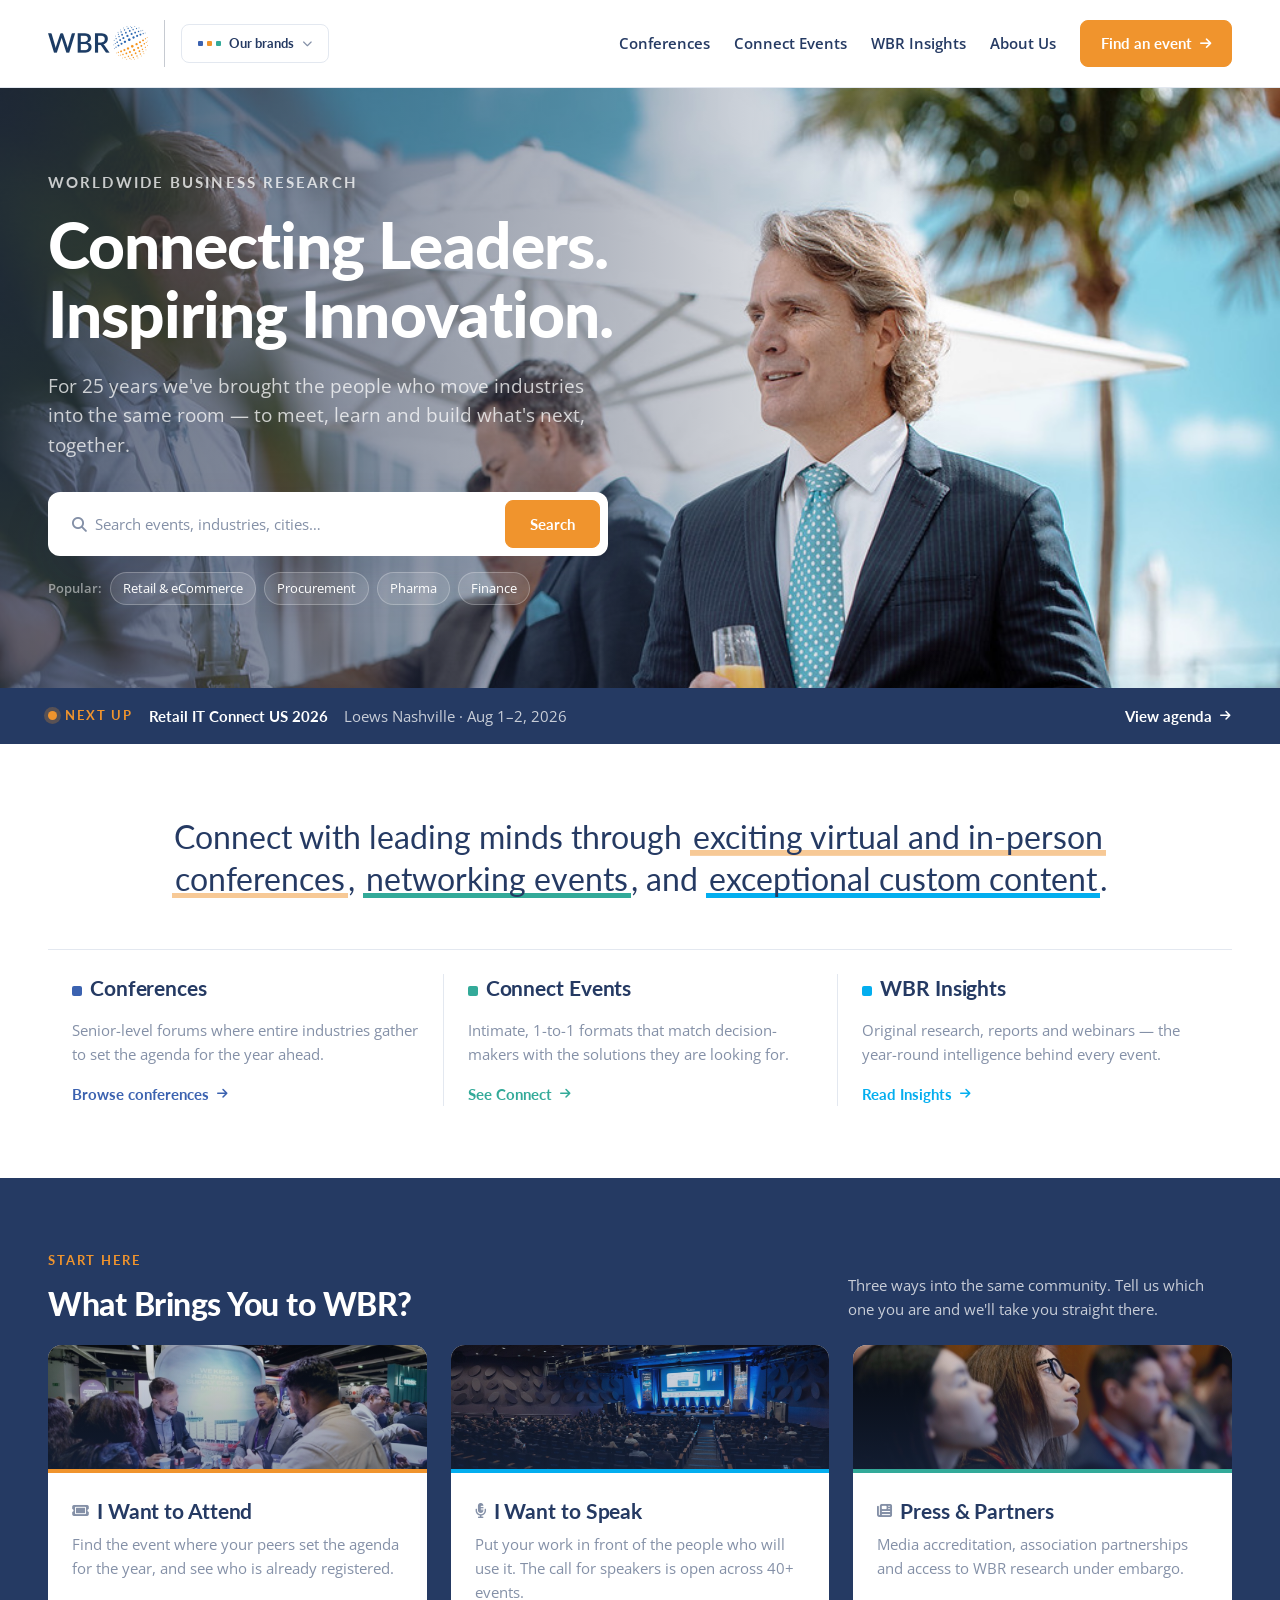
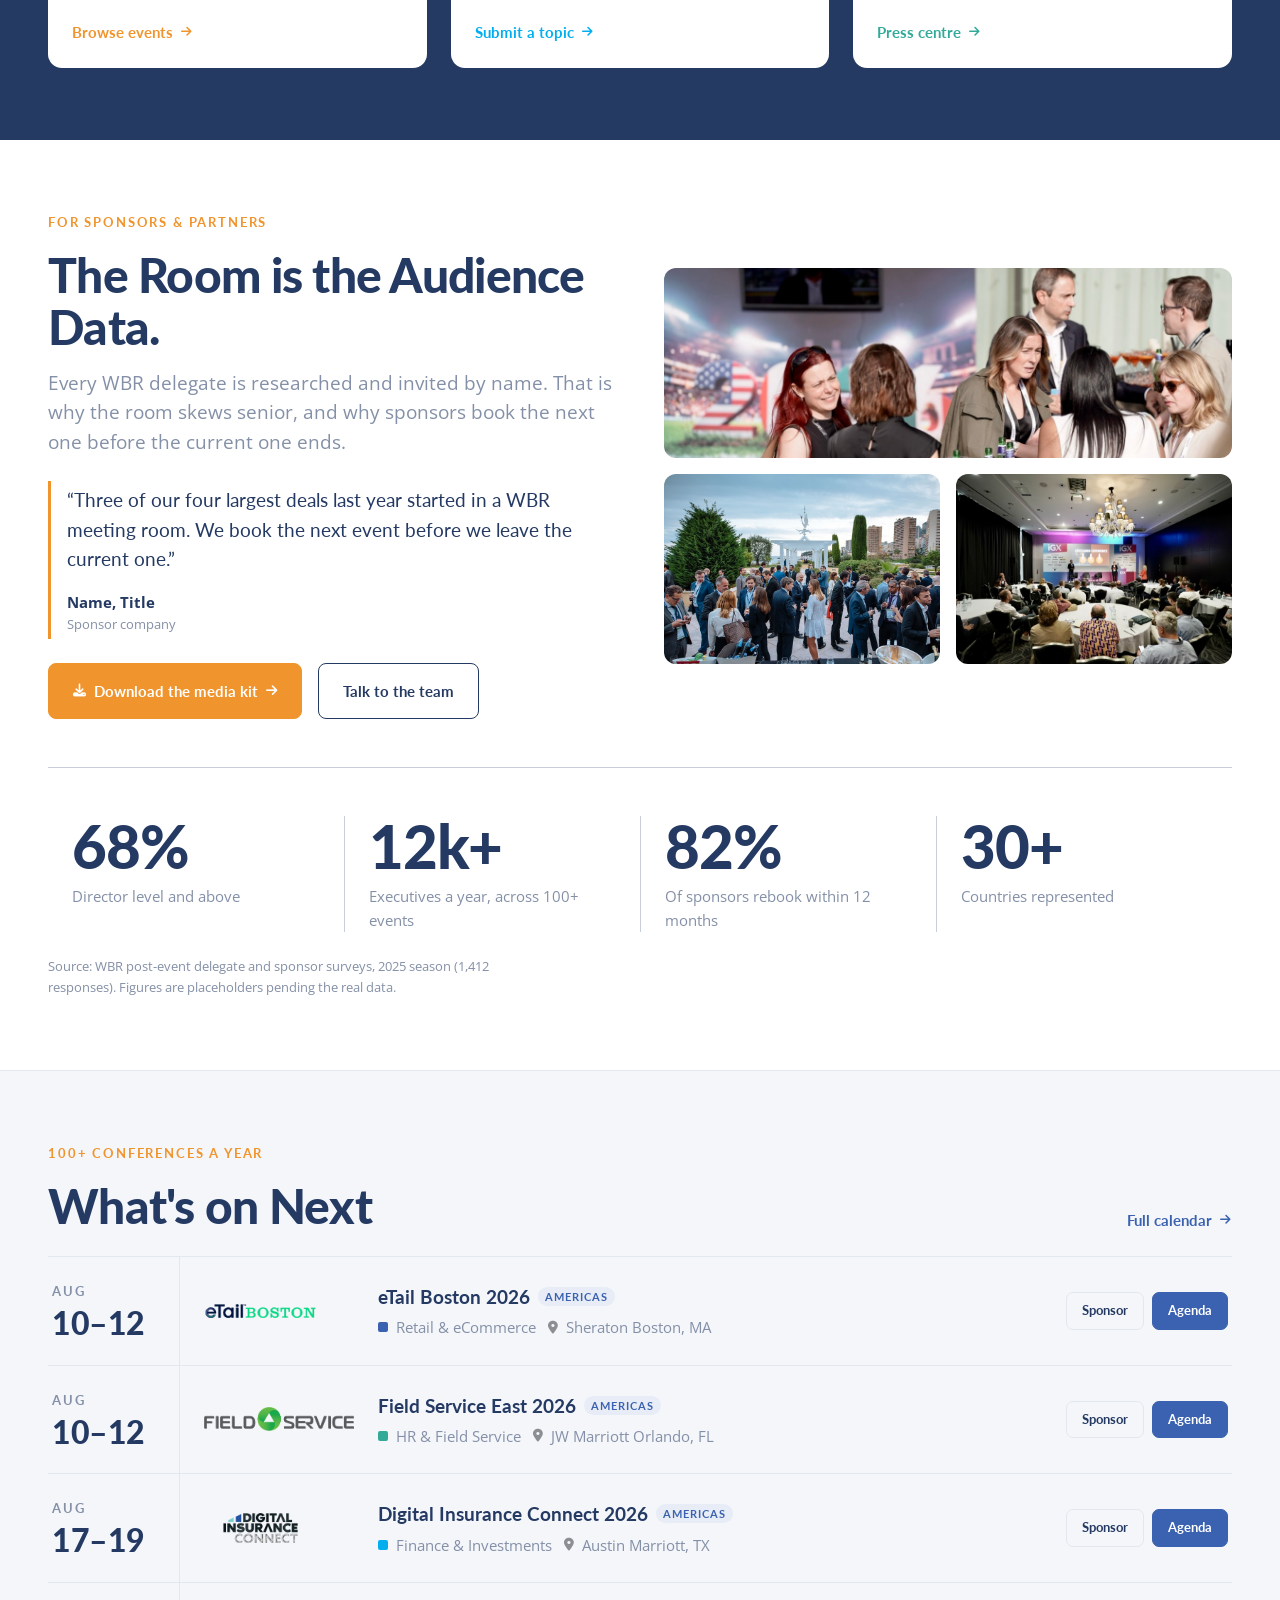
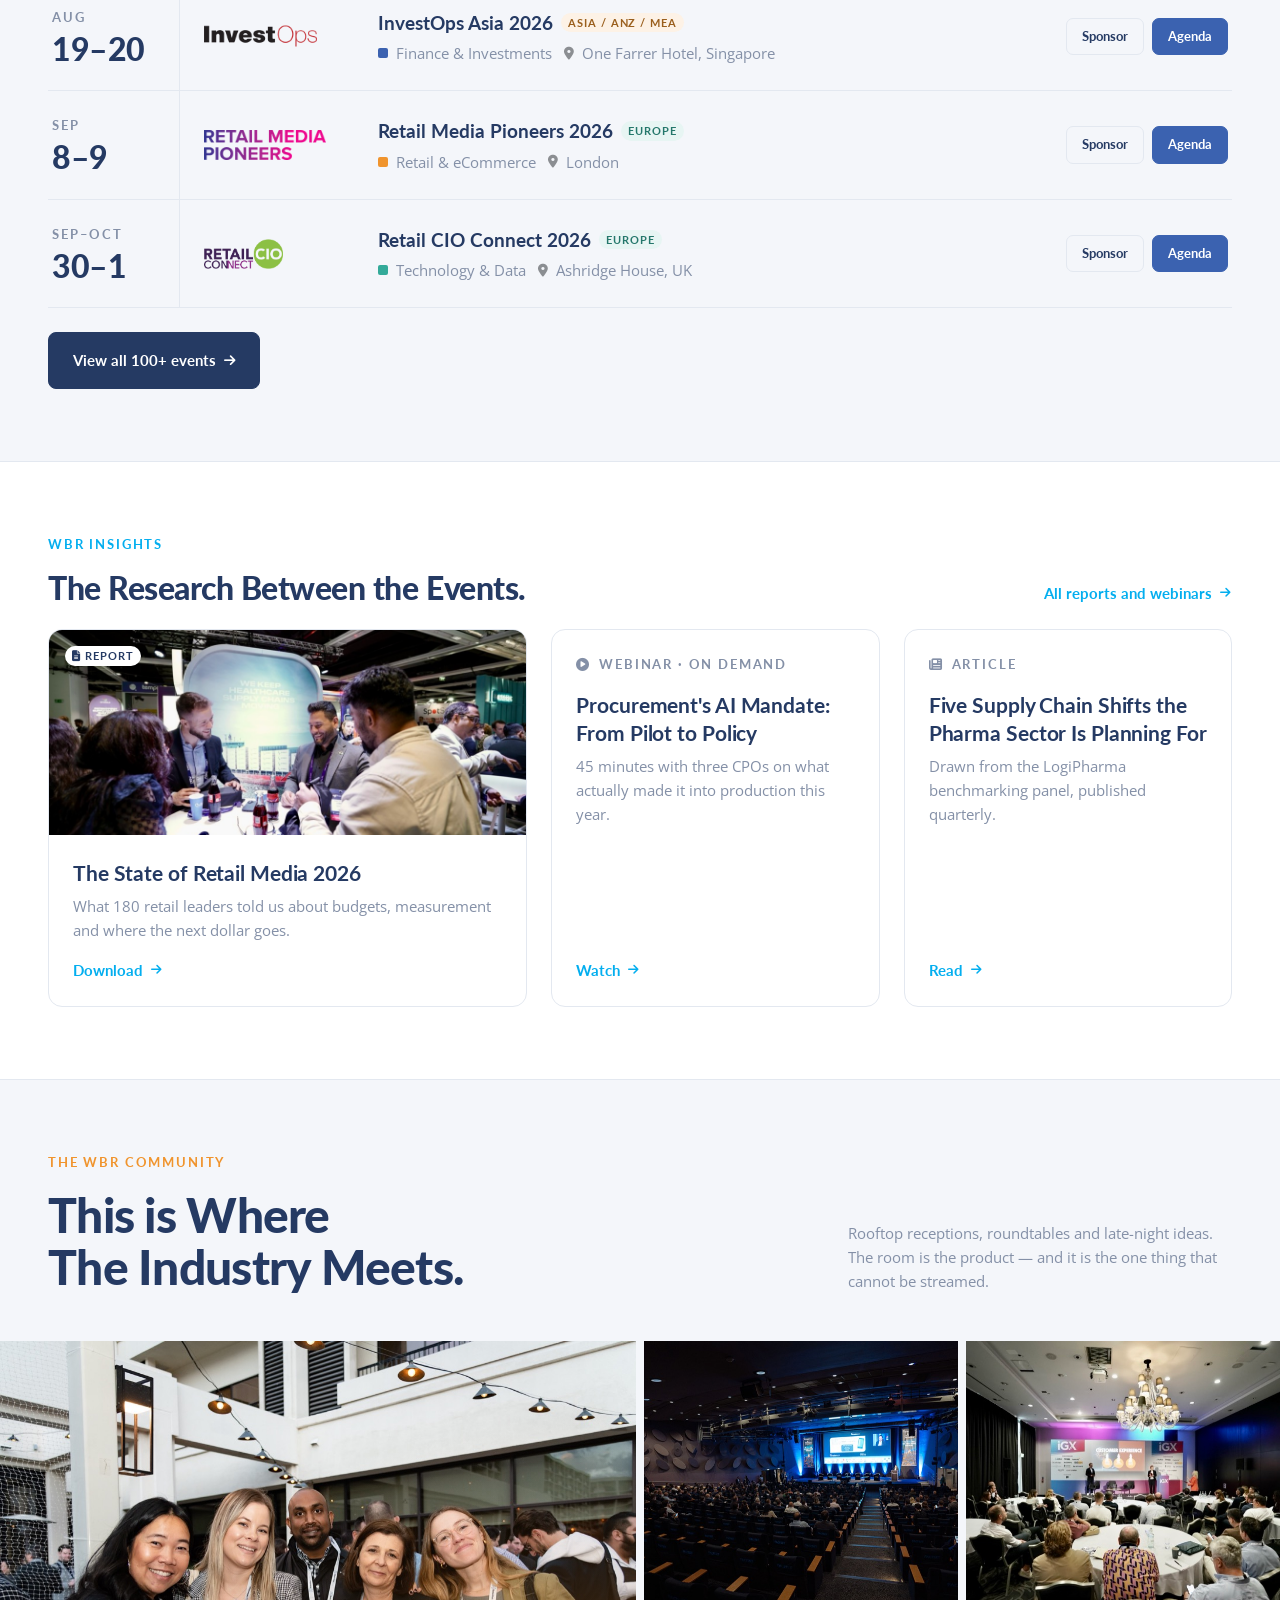
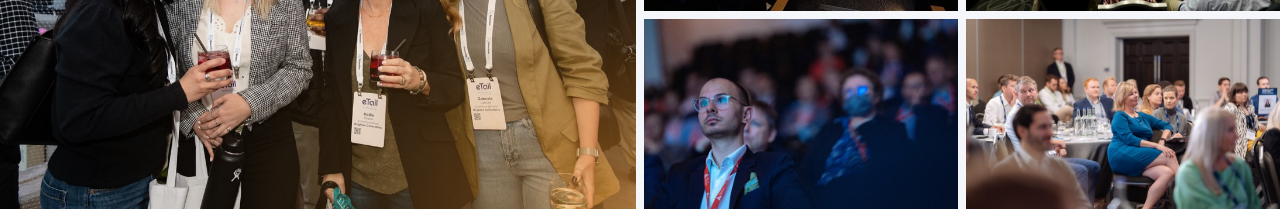
==== commit bcaf2fab: "Add community photo grid" ====
--- a/index.html
+++ b/index.html
@@ -532,32 +532,6 @@
     </div>
   </section>
 
-  <section id="wbr-sponsors" class="border-top py-5" aria-label="Our sponsors">
-    <div class="d-flex flex-column flex-md-row align-items-md-center gap-4 gap-md-0">
-      <div class="wbr-marquee flex-grow-1 overflow-hidden">
-        <div class="wbr-marquee-track hstack">
-          <img src="img/sponsors/abbvie.jpg" alt="AbbVie" class="me-5 object-fit-contain">
-          <img src="img/sponsors/astrazeneca.jpg" alt="AstraZeneca" class="me-5 object-fit-contain">
-          <img src="img/sponsors/bristol-myers-squibb.jpg" alt="Bristol Myers Squibb" class="me-5 object-fit-contain">
-          <img src="img/sponsors/boehringer-ingelheim.jpg" alt="Boehringer Ingelheim" class="me-5 object-fit-contain">
-          <img src="img/sponsors/biogen.jpg" alt="Biogen" class="me-5 object-fit-contain">
-          <img src="img/sponsors/ipsen.jpg" alt="Ipsen" class="me-5 object-fit-contain">
-          <img src="img/sponsors/abbott.jpg" alt="Abbott" class="me-5 object-fit-contain">
-          <img src="img/sponsors/accord.jpg" alt="Accord Healthcare" class="me-5 object-fit-contain">
-          <img src="img/sponsors/abbvie.jpg" alt="" class="me-5 object-fit-contain" aria-hidden="true">
-          <img src="img/sponsors/astrazeneca.jpg" alt="" class="me-5 object-fit-contain" aria-hidden="true">
-          <img src="img/sponsors/bristol-myers-squibb.jpg" alt="" class="me-5 object-fit-contain" aria-hidden="true">
-          <img src="img/sponsors/boehringer-ingelheim.jpg" alt="" class="me-5 object-fit-contain" aria-hidden="true">
-          <img src="img/sponsors/biogen.jpg" alt="" class="me-5 object-fit-contain" aria-hidden="true">
-          <img src="img/sponsors/ipsen.jpg" alt="" class="me-5 object-fit-contain" aria-hidden="true">
-          <img src="img/sponsors/abbott.jpg" alt="" class="me-5 object-fit-contain" aria-hidden="true">
-          <img src="img/sponsors/accord.jpg" alt="" class="me-5 object-fit-contain" aria-hidden="true">
-        </div>
-      </div>
-      <a class="icon-link icon-link-hover wbr-arrow-link link-wbr-dark flex-shrink-0 align-self-start align-self-md-center px-3 px-md-4 px-xl-5" href="#">Sponsor an event <i class="fa-solid fa-arrow-right bi" aria-hidden="true"></i></a>
-    </div>
-  </section>
-
 </main>
 
 <script defer src="https://cdn.jsdelivr.net/npm/bootstrap@5.3.8/dist/js/bootstrap.bundle.min.js"></script>
--- a/css/base.css
+++ b/css/base.css
@@ -53,7 +53,6 @@
 .link-wbr-orange {--bs-link-color-rgb:240, 148, 45;}
 .link-wbr-green {--bs-link-color-rgb:51, 170, 153;}
 .link-wbr-cyan {--bs-link-color-rgb:3, 174, 239;}
-.link-wbr-dark {--bs-link-color-rgb:37, 58, 99;}
 
 /********************************
  Buttons
@@ -239,15 +238,6 @@
 }
 
 /********************************
- Sponsor Marquee
-********************************/
-.wbr-marquee {mask-image:linear-gradient(90deg, transparent, #000 60px, #000 calc(100% - 60px), transparent);}
-.wbr-marquee-track {width:max-content; animation:wbr-marquee 46s linear infinite;}
-.wbr-marquee:hover .wbr-marquee-track {animation-play-state:paused;}
-.wbr-marquee-track img {height:38px; max-width:150px;}
-@keyframes wbr-marquee {to {transform:translateX(-50%);}}
-
-/********************************
  Reduced Motion
 ********************************/
 @media(prefers-reduced-motion:reduce){
@@ -256,6 +246,5 @@
   .wbr-highlight {transition:none;}
   .wbr-brand-card:hover, .wbr-brand-card:focus-visible {transform:none;}
   .wbr-card-lift:hover, .wbr-card-lift:focus-within {transform:none;}
-  .wbr-marquee-track {animation:none;}
   .wbr-brands-toggle .fa-chevron-down {transition:none;}
 }
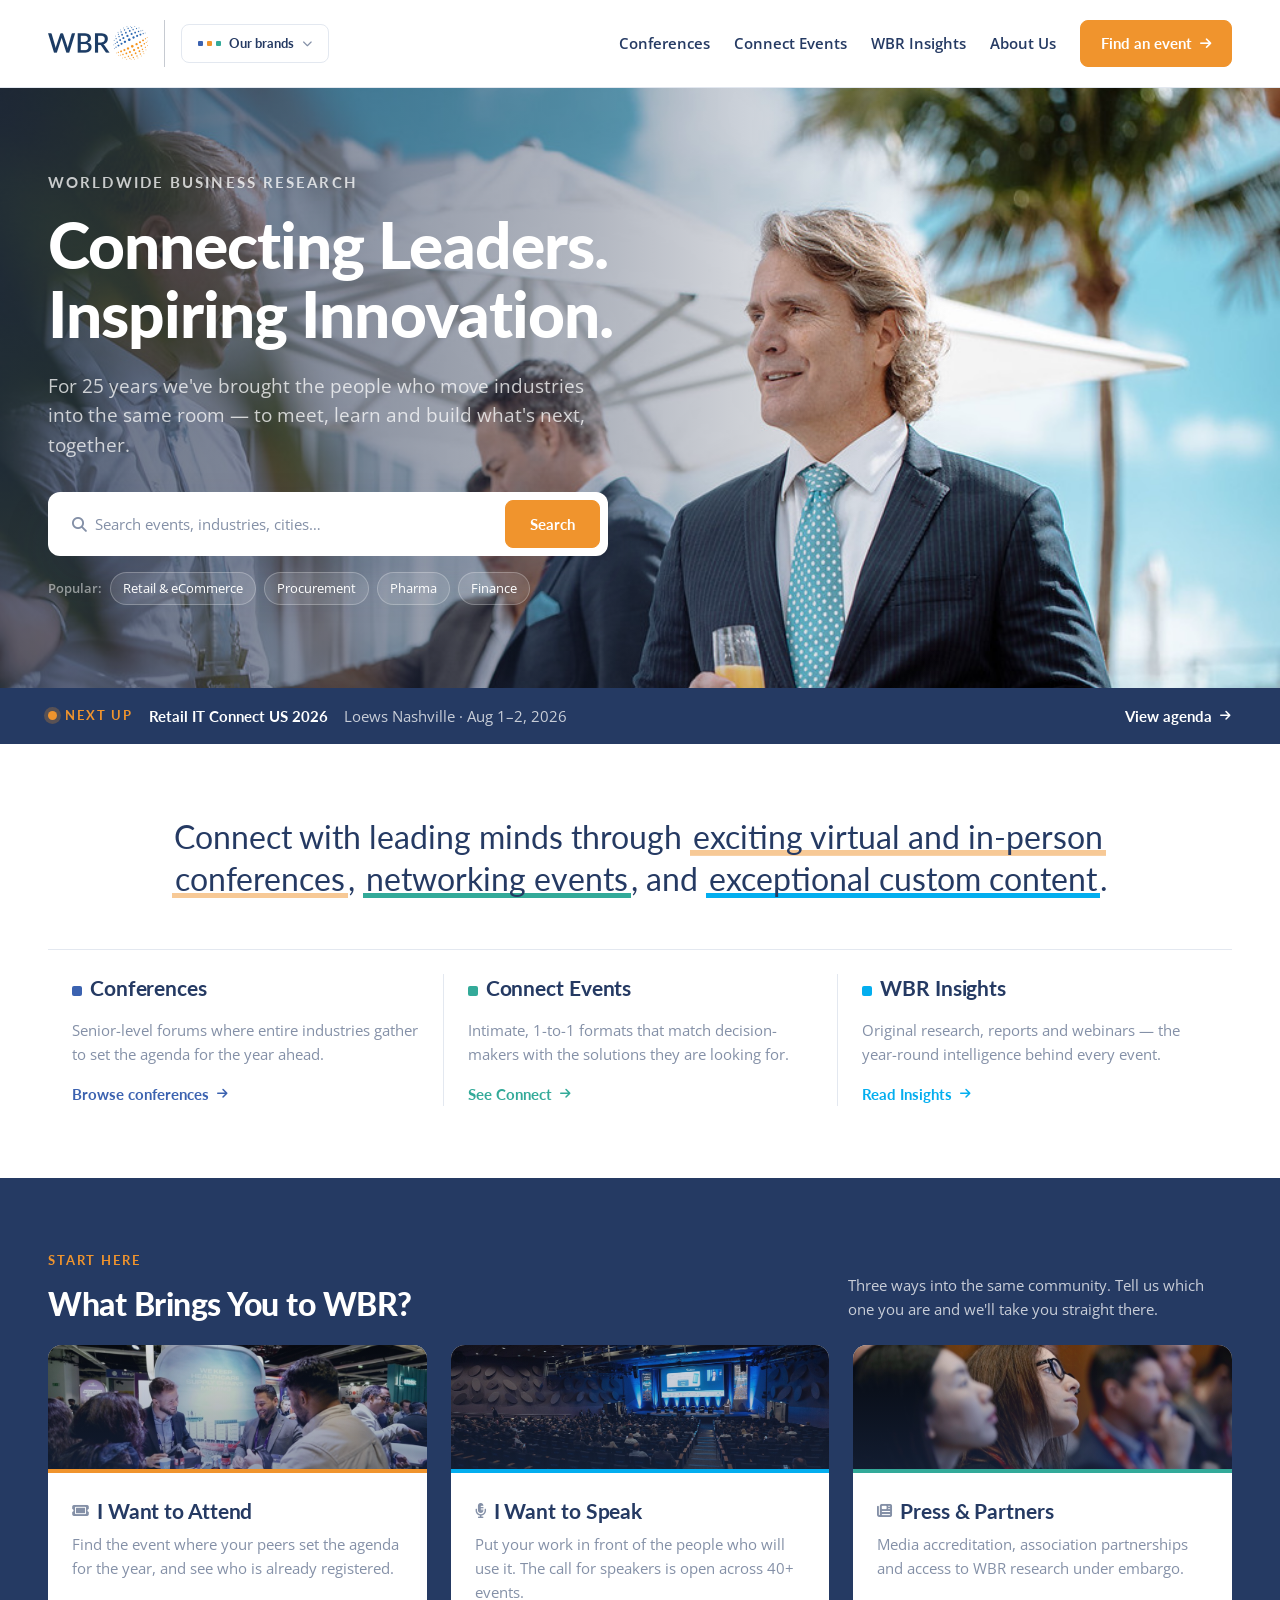
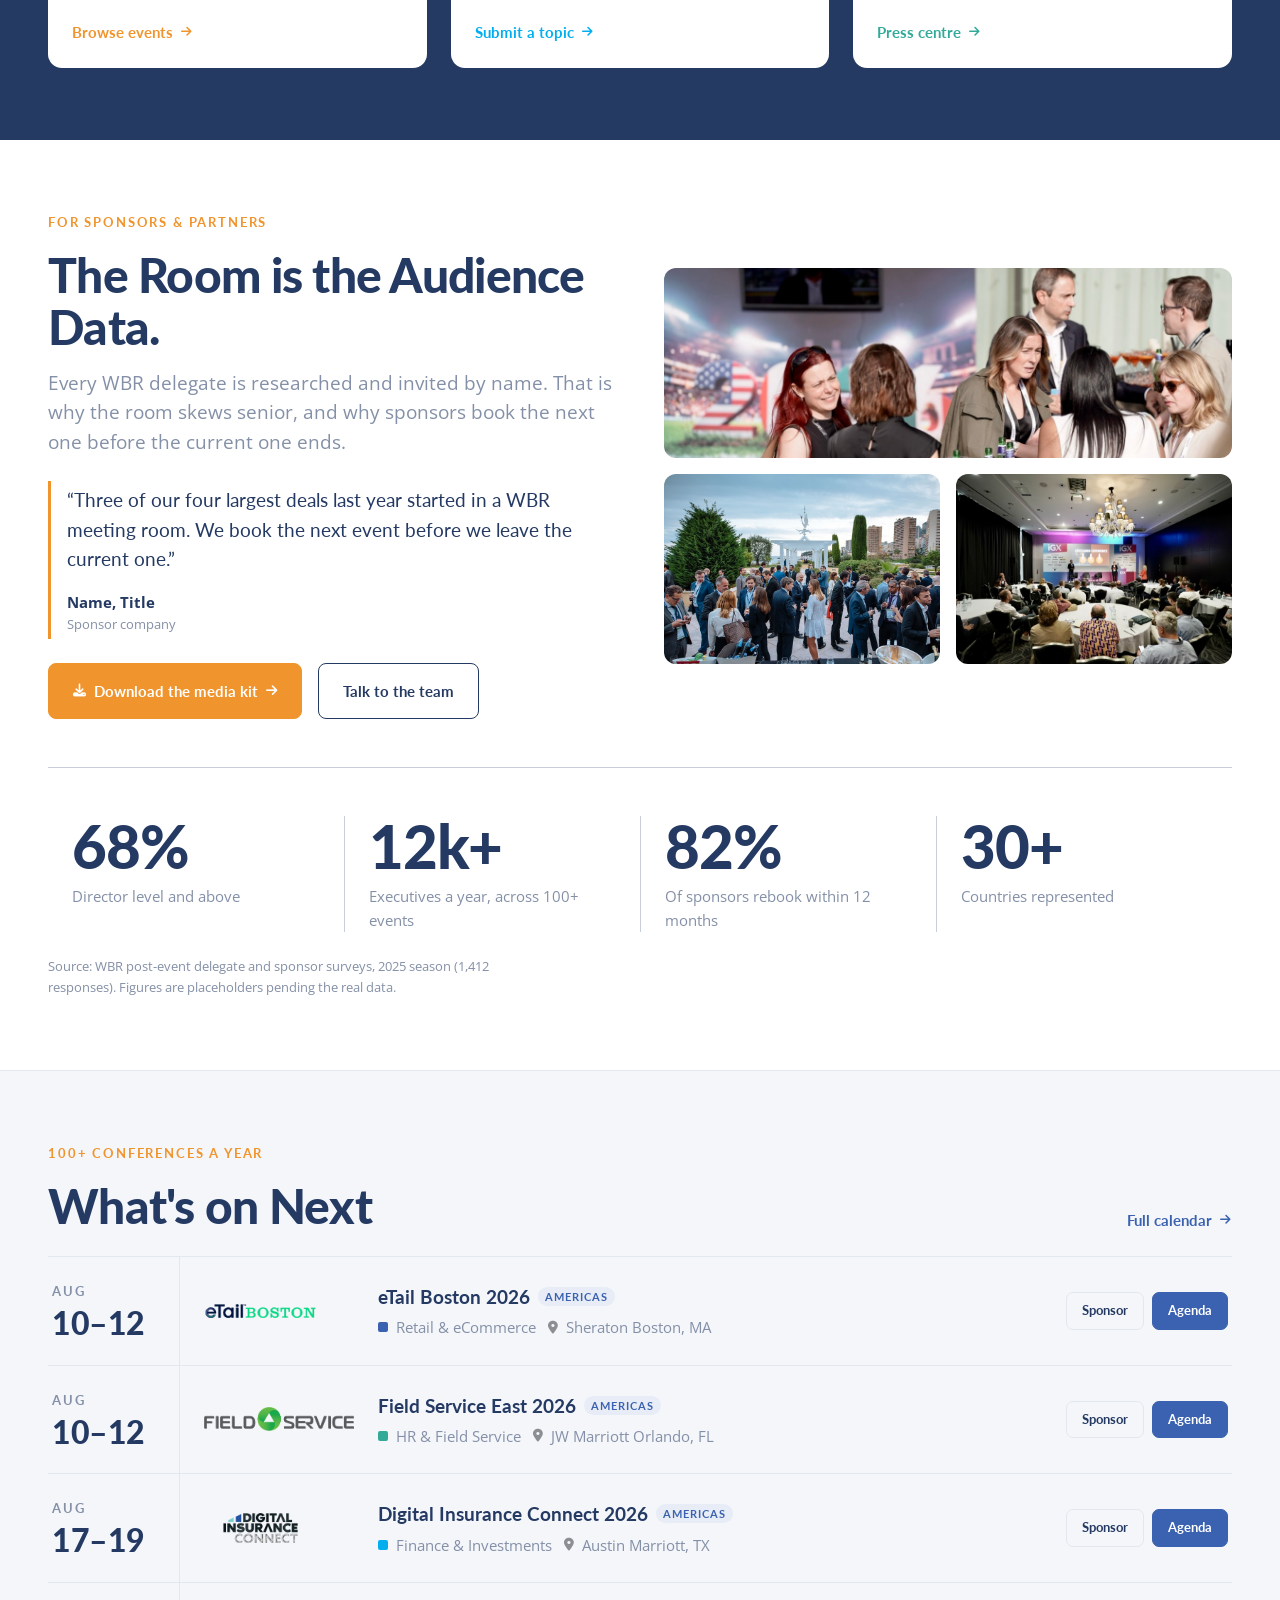
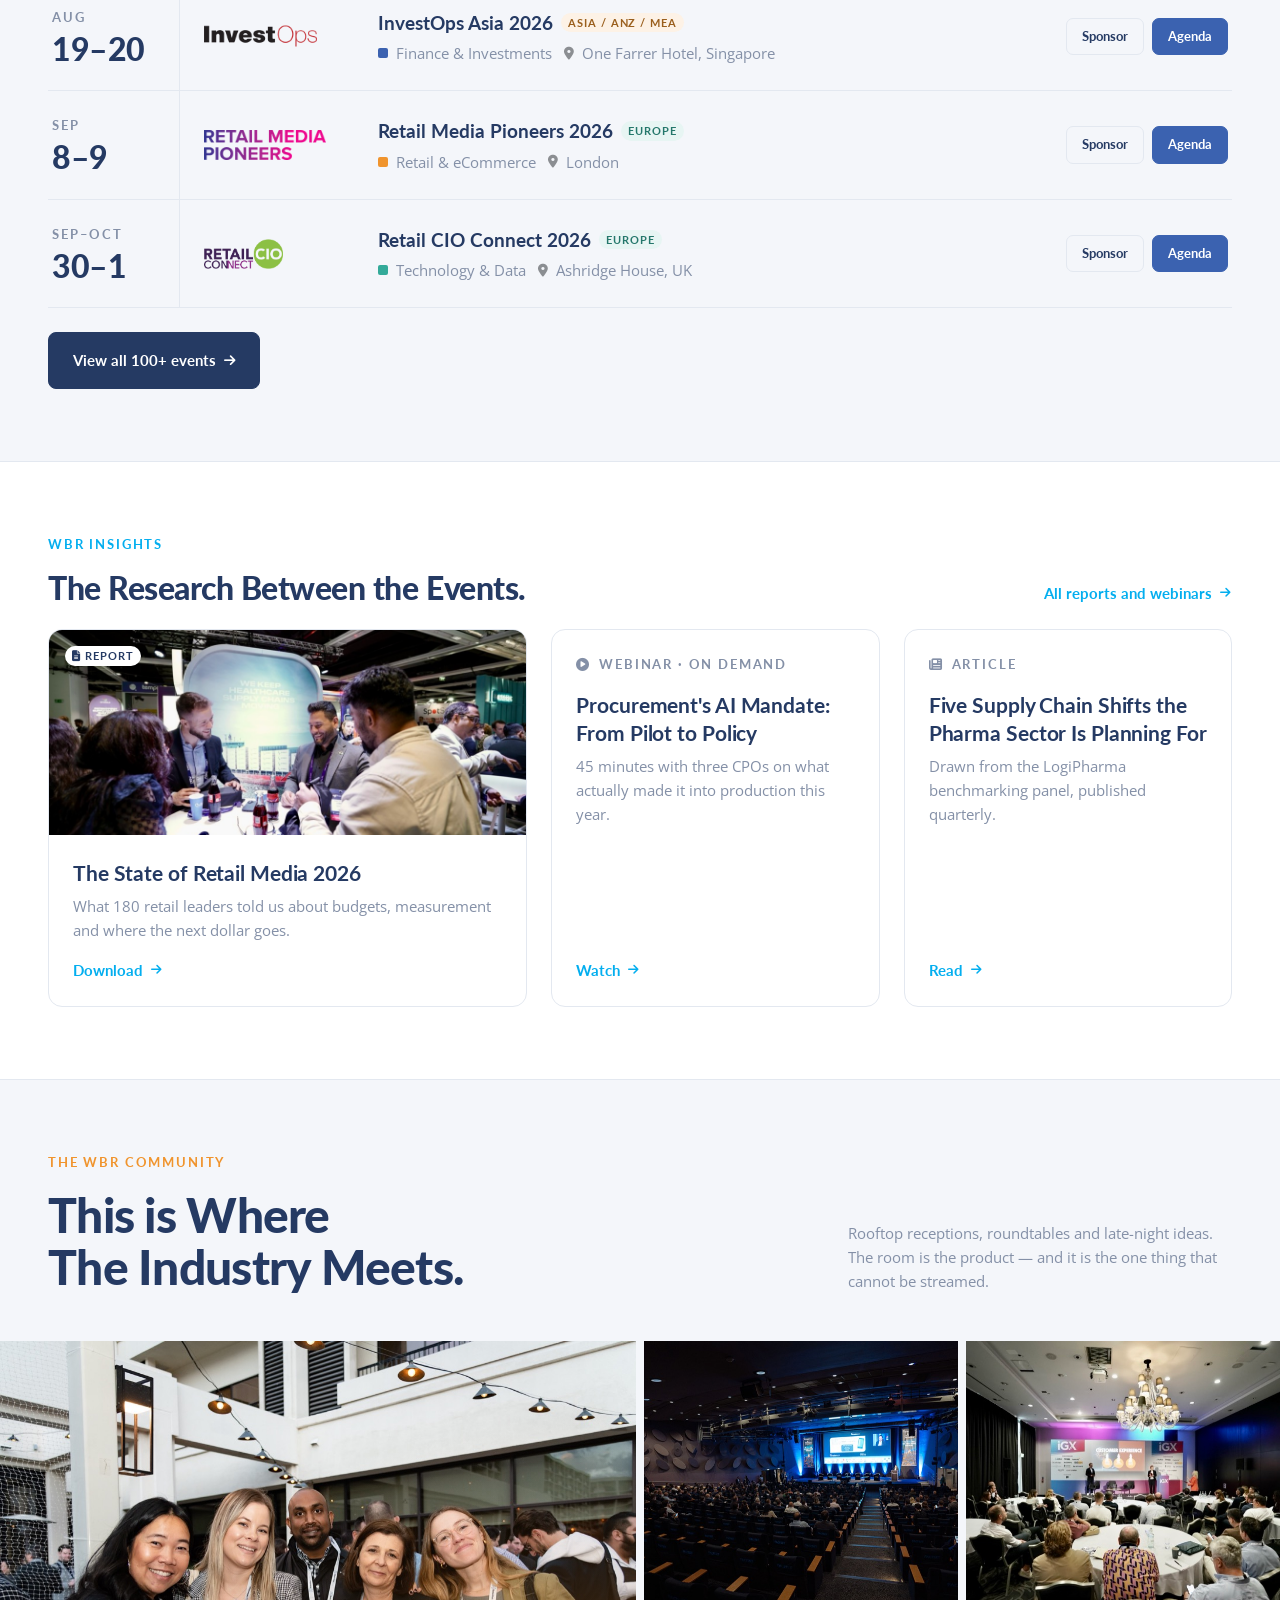
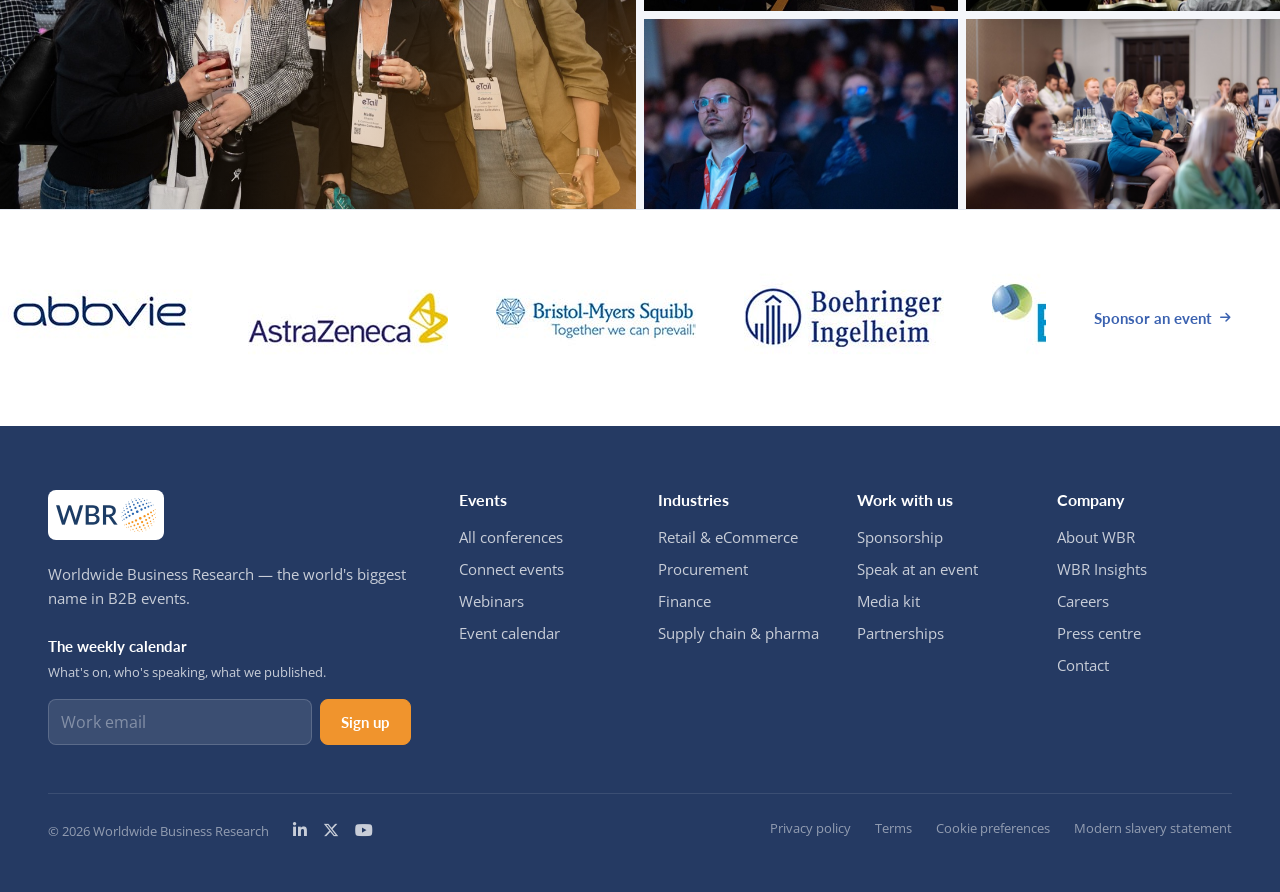
==== commit ffe8b992: "Fix sponsor row overflow on phones" ====
--- a/index.html
+++ b/index.html
@@ -246,7 +246,7 @@
 
   <section id="wbr-sponsor-proof" class="py-5">
     <div class="container-xxl px-3 px-md-4 px-xl-5 py-lg-4">
-      <div class="row g-5 align-items-center">
+      <div class="row g-4 g-md-5 align-items-center">
         <div class="col-lg-6">
           <div class="wbr-eyebrow small">For sponsors &amp; partners</div>
           <h2 class="wbr-type-h2xl mt-3 mb-0">The Room is the Audience Data.</h2>
@@ -532,7 +532,112 @@
     </div>
   </section>
 
+  <section id="wbr-sponsors" class="border-top py-5" aria-label="Our sponsors">
+    <div class="d-flex flex-column flex-md-row align-items-md-center gap-4 gap-md-0">
+      <div class="wbr-marquee flex-grow-1 overflow-hidden">
+        <div class="wbr-marquee-track hstack">
+          <img src="img/sponsors/abbvie.jpg" alt="AbbVie" class="me-5 object-fit-contain">
+          <img src="img/sponsors/astrazeneca.jpg" alt="AstraZeneca" class="me-5 object-fit-contain">
+          <img src="img/sponsors/bristol-myers-squibb.jpg" alt="Bristol Myers Squibb" class="me-5 object-fit-contain">
+          <img src="img/sponsors/boehringer-ingelheim.jpg" alt="Boehringer Ingelheim" class="me-5 object-fit-contain">
+          <img src="img/sponsors/biogen.jpg" alt="Biogen" class="me-5 object-fit-contain">
+          <img src="img/sponsors/ipsen.jpg" alt="Ipsen" class="me-5 object-fit-contain">
+          <img src="img/sponsors/abbott.jpg" alt="Abbott" class="me-5 object-fit-contain">
+          <img src="img/sponsors/accord.jpg" alt="Accord Healthcare" class="me-5 object-fit-contain">
+          <img src="img/sponsors/abbvie.jpg" alt="" class="me-5 object-fit-contain" aria-hidden="true">
+          <img src="img/sponsors/astrazeneca.jpg" alt="" class="me-5 object-fit-contain" aria-hidden="true">
+          <img src="img/sponsors/bristol-myers-squibb.jpg" alt="" class="me-5 object-fit-contain" aria-hidden="true">
+          <img src="img/sponsors/boehringer-ingelheim.jpg" alt="" class="me-5 object-fit-contain" aria-hidden="true">
+          <img src="img/sponsors/biogen.jpg" alt="" class="me-5 object-fit-contain" aria-hidden="true">
+          <img src="img/sponsors/ipsen.jpg" alt="" class="me-5 object-fit-contain" aria-hidden="true">
+          <img src="img/sponsors/abbott.jpg" alt="" class="me-5 object-fit-contain" aria-hidden="true">
+          <img src="img/sponsors/accord.jpg" alt="" class="me-5 object-fit-contain" aria-hidden="true">
+        </div>
+      </div>
+      <a class="icon-link icon-link-hover wbr-arrow-link link-wbr-dark flex-shrink-0 align-self-start align-self-md-center px-3 px-md-4 px-xl-5" href="#">Sponsor an event <i class="fa-solid fa-arrow-right bi" aria-hidden="true"></i></a>
+    </div>
+  </section>
+
 </main>
+
+<footer id="wbr-footer" class="bg-dark text-white py-5">
+  <div class="container-xxl px-3 px-md-4 px-xl-5 pt-lg-3">
+    <div class="row g-4 g-md-5">
+      <div class="col-lg-4">
+        <a class="d-inline-block bg-white rounded-2 p-2" href="/"><img src="img/wbr-logo.jpg" alt="WBR home" class="wbr-nav-logo d-block"></a>
+        <p class="text-white text-opacity-75 mt-3 mb-0">Worldwide Business Research — the world's biggest name in B2B events.</p>
+        <form class="mt-4" action="#" method="post">
+          <label class="wbr-heading-font fw-bold text-white" for="wbr-footer-email">The weekly calendar</label>
+          <p class="small text-white text-opacity-75 mt-1 mb-0">What's on, who's speaking, what we published.</p>
+          <div class="d-flex gap-2 mt-3">
+            <input id="wbr-footer-email" class="form-control text-white bg-white bg-opacity-10 border-white border-opacity-25" type="email" name="email" placeholder="Work email" autocomplete="email" required>
+            <button class="btn btn-wbr-primary flex-shrink-0" type="submit">Sign up</button>
+          </div>
+        </form>
+      </div>
+      <div class="col-lg-8">
+        <div class="row row-cols-2 row-cols-md-4 g-4">
+          <nav class="col" aria-label="Events">
+            <h2 class="fs-6 fw-bold text-white mb-3">Events</h2>
+            <ul class="list-unstyled vstack gap-2 mb-0">
+              <li><a class="link-opacity-75 link-opacity-100-hover" href="/conferences">All conferences</a></li>
+              <li><a class="link-opacity-75 link-opacity-100-hover" href="#">Connect events</a></li>
+              <li><a class="link-opacity-75 link-opacity-100-hover" href="#">Webinars</a></li>
+              <li><a class="link-opacity-75 link-opacity-100-hover" href="/conferences">Event calendar</a></li>
+            </ul>
+          </nav>
+          <nav class="col" aria-label="Industries">
+            <h2 class="fs-6 fw-bold text-white mb-3">Industries</h2>
+            <ul class="list-unstyled vstack gap-2 mb-0">
+              <li><a class="link-opacity-75 link-opacity-100-hover" href="/conferences?q=retail">Retail &amp; eCommerce</a></li>
+              <li><a class="link-opacity-75 link-opacity-100-hover" href="/conferences?q=procurement">Procurement</a></li>
+              <li><a class="link-opacity-75 link-opacity-100-hover" href="/conferences?q=finance">Finance</a></li>
+              <li><a class="link-opacity-75 link-opacity-100-hover" href="/conferences?q=pharma">Supply chain &amp; pharma</a></li>
+            </ul>
+          </nav>
+          <nav class="col" aria-label="Work with us">
+            <h2 class="fs-6 fw-bold text-white mb-3">Work with us</h2>
+            <ul class="list-unstyled vstack gap-2 mb-0">
+              <li><a class="link-opacity-75 link-opacity-100-hover" href="#">Sponsorship</a></li>
+              <li><a class="link-opacity-75 link-opacity-100-hover" href="#">Speak at an event</a></li>
+              <li><a class="link-opacity-75 link-opacity-100-hover" href="#">Media kit</a></li>
+              <li><a class="link-opacity-75 link-opacity-100-hover" href="#">Partnerships</a></li>
+            </ul>
+          </nav>
+          <nav class="col" aria-label="Company">
+            <h2 class="fs-6 fw-bold text-white mb-3">Company</h2>
+            <ul class="list-unstyled vstack gap-2 mb-0">
+              <li><a class="link-opacity-75 link-opacity-100-hover" href="#">About WBR</a></li>
+              <li><a class="link-opacity-75 link-opacity-100-hover" href="#">WBR Insights</a></li>
+              <li><a class="link-opacity-75 link-opacity-100-hover" href="#">Careers</a></li>
+              <li><a class="link-opacity-75 link-opacity-100-hover" href="#">Press centre</a></li>
+              <li><a class="link-opacity-75 link-opacity-100-hover" href="#">Contact</a></li>
+            </ul>
+          </nav>
+        </div>
+      </div>
+    </div>
+
+    <div class="d-flex flex-column flex-lg-row justify-content-between gap-3 small text-white-50 border-top border-white border-opacity-10 mt-5 pt-4">
+      <div class="d-flex flex-wrap align-items-center gap-3 gap-md-4">
+        <span>© 2026 Worldwide Business Research</span>
+        <div class="hstack gap-3 fs-6">
+          <a class="link-opacity-75 link-opacity-100-hover" href="#" aria-label="WBR on LinkedIn"><i class="fa-brands fa-linkedin-in" aria-hidden="true"></i></a>
+          <a class="link-opacity-75 link-opacity-100-hover" href="#" aria-label="WBR on X"><i class="fa-brands fa-x-twitter" aria-hidden="true"></i></a>
+          <a class="link-opacity-75 link-opacity-100-hover" href="#" aria-label="WBR on YouTube"><i class="fa-brands fa-youtube" aria-hidden="true"></i></a>
+        </div>
+      </div>
+      <nav aria-label="Legal">
+        <ul class="list-unstyled d-flex flex-wrap column-gap-4 row-gap-2 mb-0">
+          <li><a class="link-opacity-50 link-opacity-100-hover" href="#">Privacy policy</a></li>
+          <li><a class="link-opacity-50 link-opacity-100-hover" href="#">Terms</a></li>
+          <li><a class="link-opacity-50 link-opacity-100-hover" href="#">Cookie preferences</a></li>
+          <li><a class="link-opacity-50 link-opacity-100-hover" href="#">Modern slavery statement</a></li>
+        </ul>
+      </nav>
+    </div>
+  </div>
+</footer>
 
 <script defer src="https://cdn.jsdelivr.net/npm/bootstrap@5.3.8/dist/js/bootstrap.bundle.min.js"></script>
 <script defer src="js/scripts.js"></script>
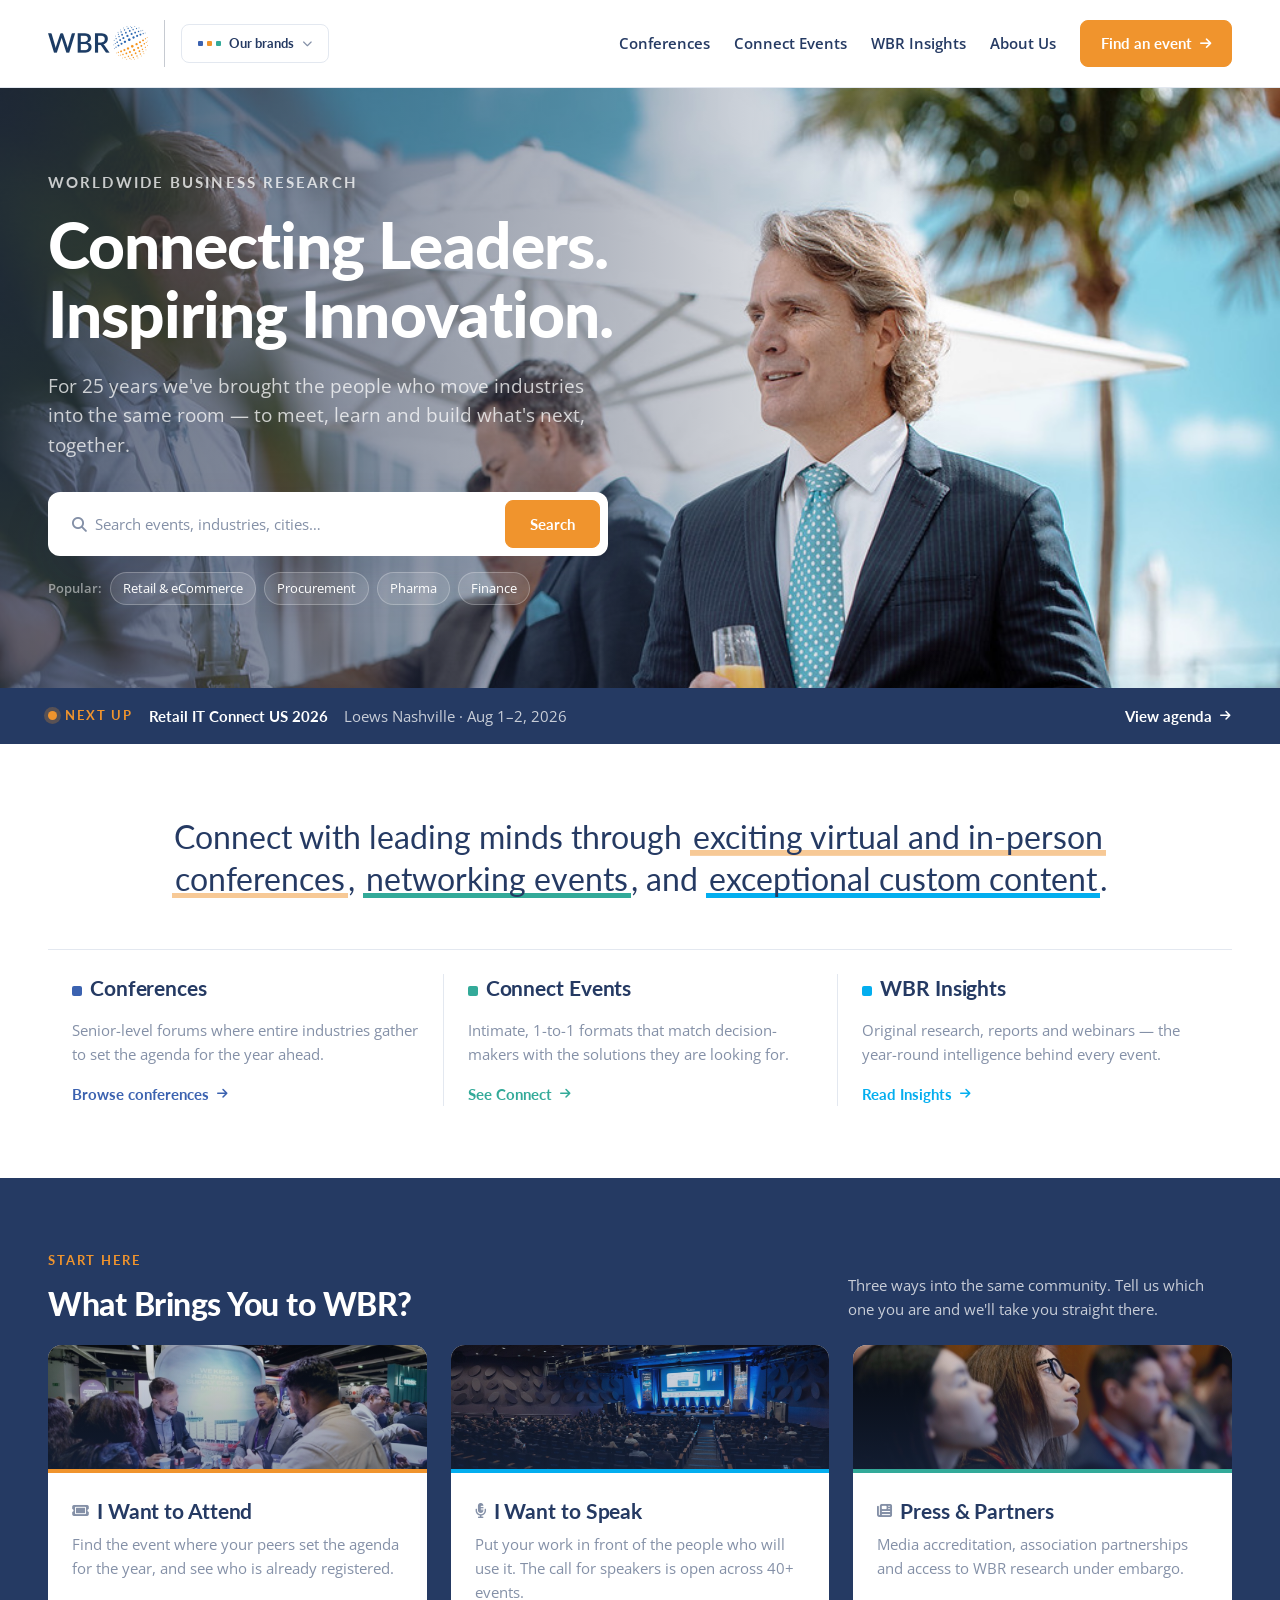
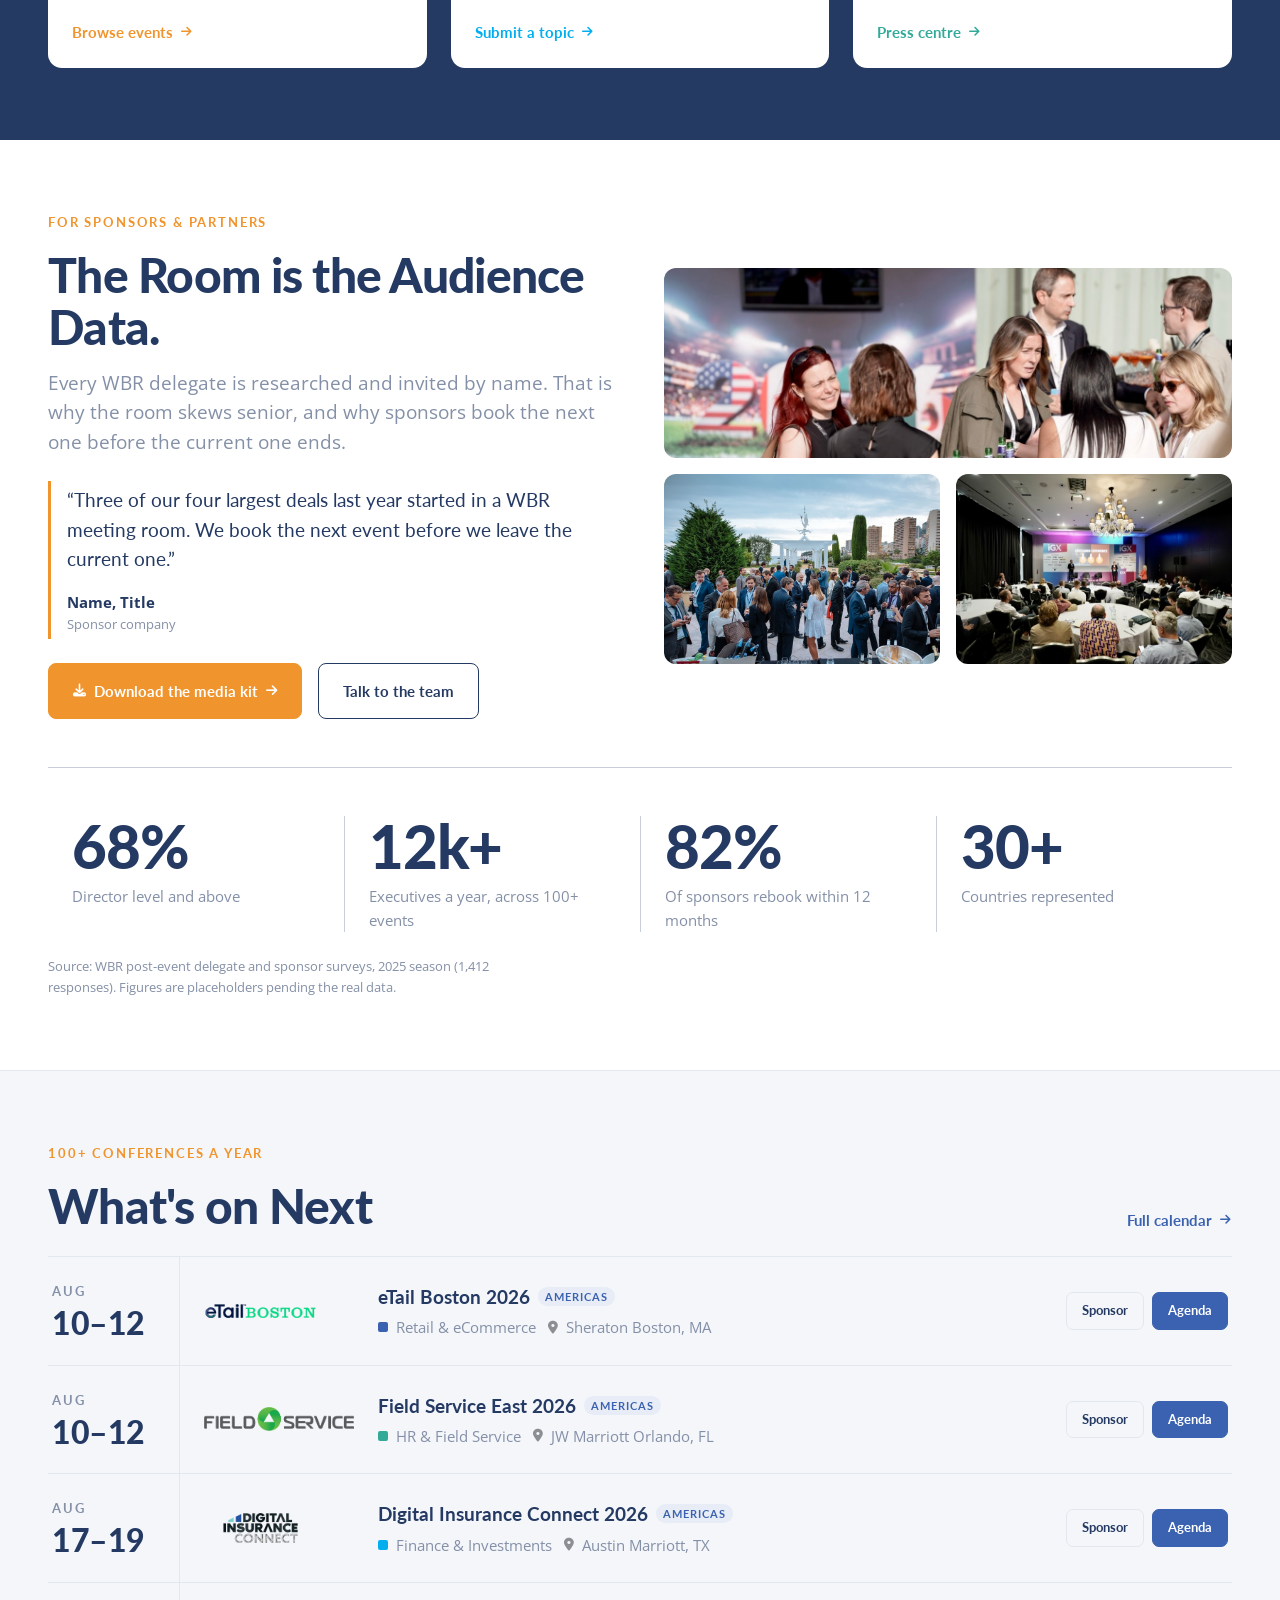
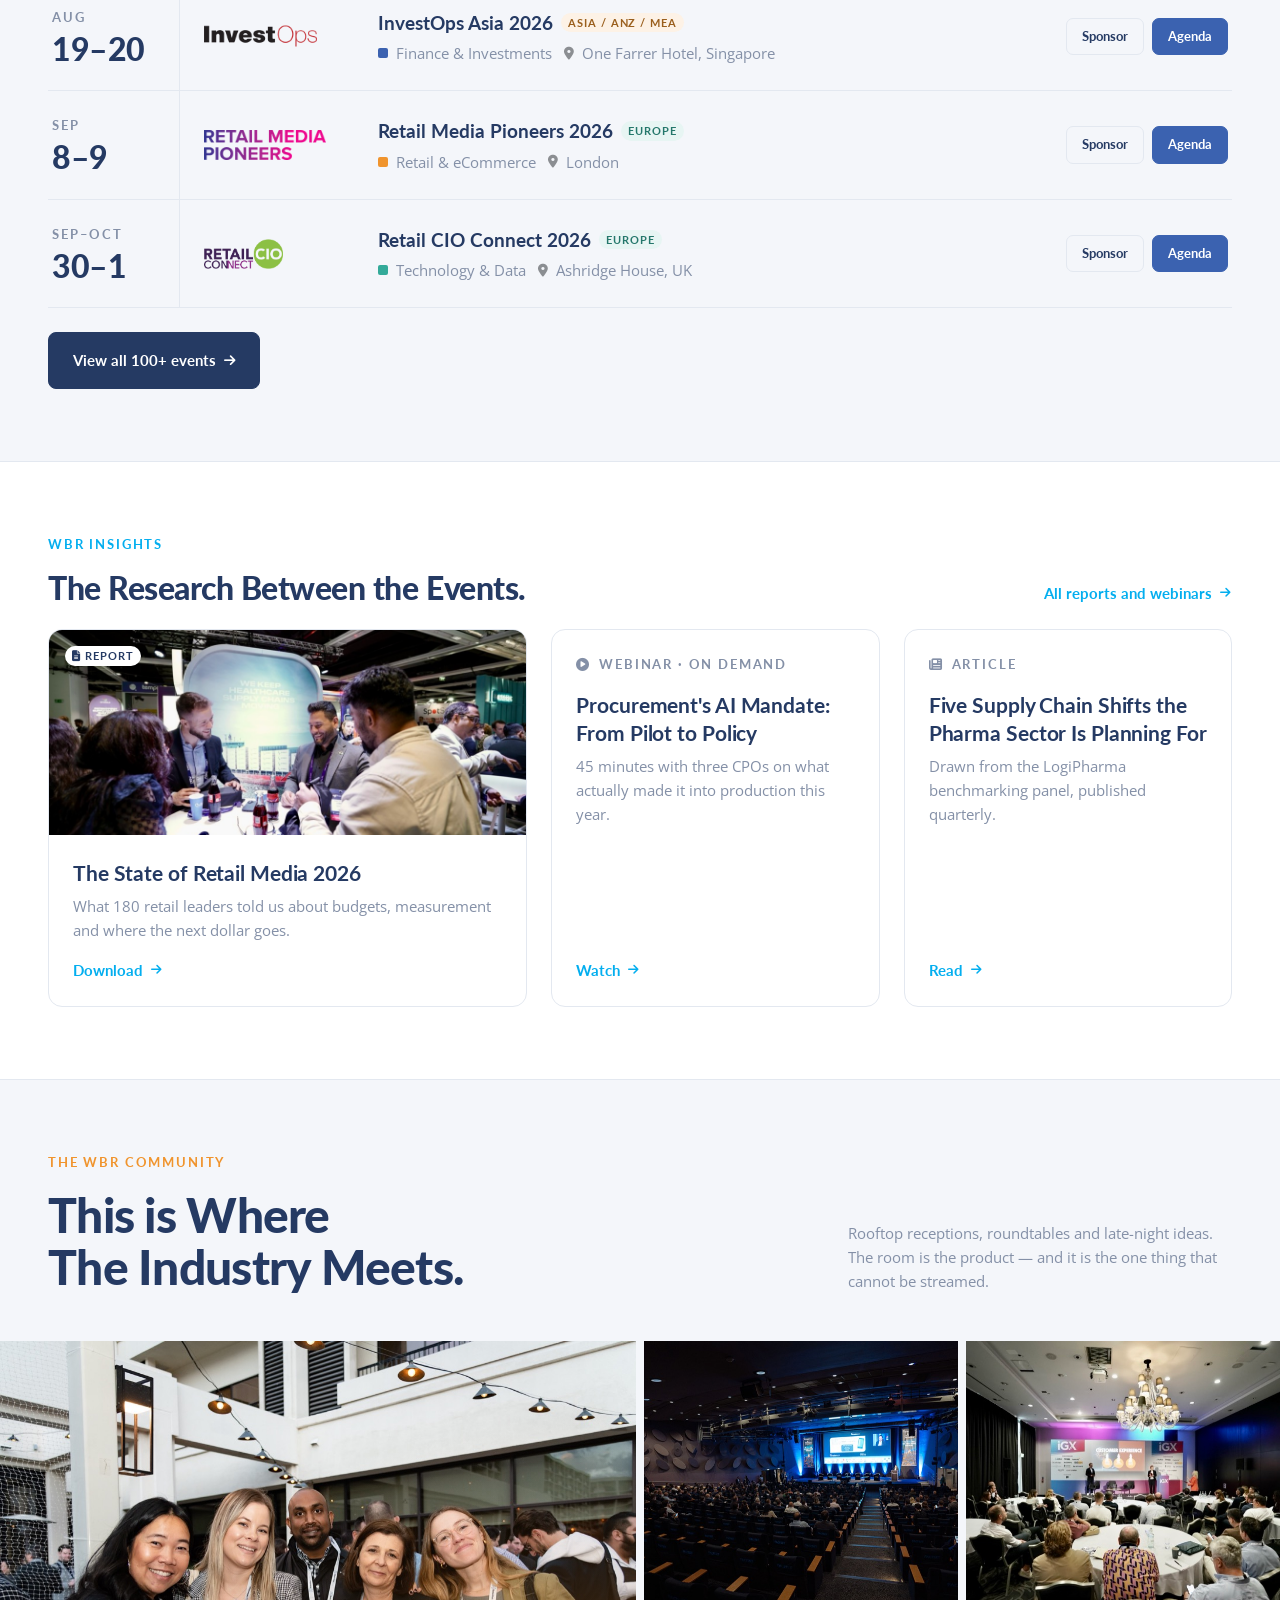
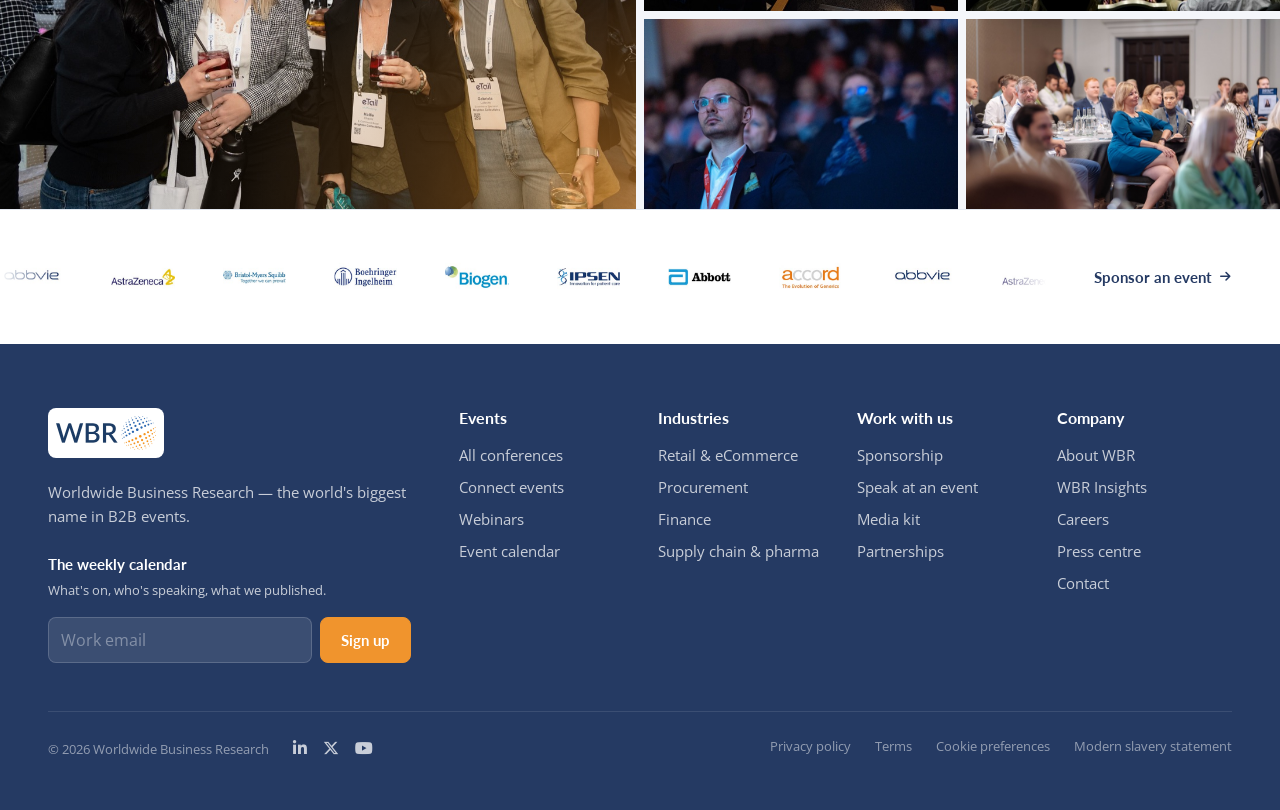
==== commit bdb80163: "Fix community lead photo height" ====
--- a/index.html
+++ b/index.html
@@ -519,7 +519,7 @@
 
     <div class="row g-2">
       <div class="col-12 col-md-6">
-        <div class="wbr-glow position-relative h-100"><img src="img/photos/community-lead.jpg" alt="" class="wbr-community-photo-lead d-block w-100 object-fit-cover"></div>
+        <div class="wbr-glow wbr-community-photo-lead position-relative"><img src="img/photos/community-lead.jpg" alt="" class="position-absolute top-0 start-0 w-100 h-100 object-fit-cover"></div>
       </div>
       <div class="col-12 col-md-6">
         <div class="row g-2">
--- a/css/base.css
+++ b/css/base.css
@@ -53,6 +53,7 @@
 .link-wbr-orange {--bs-link-color-rgb:240, 148, 45;}
 .link-wbr-green {--bs-link-color-rgb:51, 170, 153;}
 .link-wbr-cyan {--bs-link-color-rgb:3, 174, 239;}
+.link-wbr-dark {--bs-link-color-rgb:37, 58, 99;}
 
 /********************************
  Buttons
@@ -209,7 +210,8 @@
  What's On Next
 ********************************/
 .wbr-event-row {transition:background-color .15s ease;}
-.wbr-event-row:hover {background:#fff;}
+.wbr-event-row:hover {background:var(--wbr-mist);}
+.bg-light .wbr-event-row:hover {background:#fff;}
 .wbr-event-row-date {width:84px;}
 .wbr-event-row-day {font-variant-numeric:tabular-nums;}
 .wbr-event-row-logo {width:150px;}
@@ -226,6 +228,13 @@
 .wbr-region-asia {color:color-mix(in srgb, var(--wbr-orange), black 36%); background:color-mix(in srgb, var(--wbr-orange) 12%, white);}
 
 /********************************
+ Conference Finder
+********************************/
+.wbr-finder-header-overlay {background:linear-gradient(180deg, color-mix(in srgb, var(--wbr-mist) 20%, transparent) 0%, color-mix(in srgb, var(--wbr-mist) 75%, transparent) 100%);}
+.breadcrumb {--bs-breadcrumb-divider:'›';}
+.wbr-finder-empty {border:1px dashed var(--wbr-grey-pale);}
+
+/********************************
  Community
 ********************************/
 .wbr-community-photo {height:150px;}
@@ -236,6 +245,15 @@
   .wbr-community-photo-tall {height:270px;}
   .wbr-community-photo-lead {height:100%;}
 }
+
+/********************************
+ Sponsor Marquee
+********************************/
+.wbr-marquee {mask-image:linear-gradient(90deg, transparent, #000 60px, #000 calc(100% - 60px), transparent);}
+.wbr-marquee-track {width:max-content; animation:wbr-marquee 46s linear infinite;}
+.wbr-marquee:hover .wbr-marquee-track {animation-play-state:paused;}
+.wbr-marquee-track img {height:38px; max-width:150px;}
+@keyframes wbr-marquee {to {transform:translateX(-50%);}}
 
 /********************************
  Reduced Motion
@@ -246,5 +264,6 @@
   .wbr-highlight {transition:none;}
   .wbr-brand-card:hover, .wbr-brand-card:focus-visible {transform:none;}
   .wbr-card-lift:hover, .wbr-card-lift:focus-within {transform:none;}
+  .wbr-marquee-track {animation:none;}
   .wbr-brands-toggle .fa-chevron-down {transition:none;}
 }
